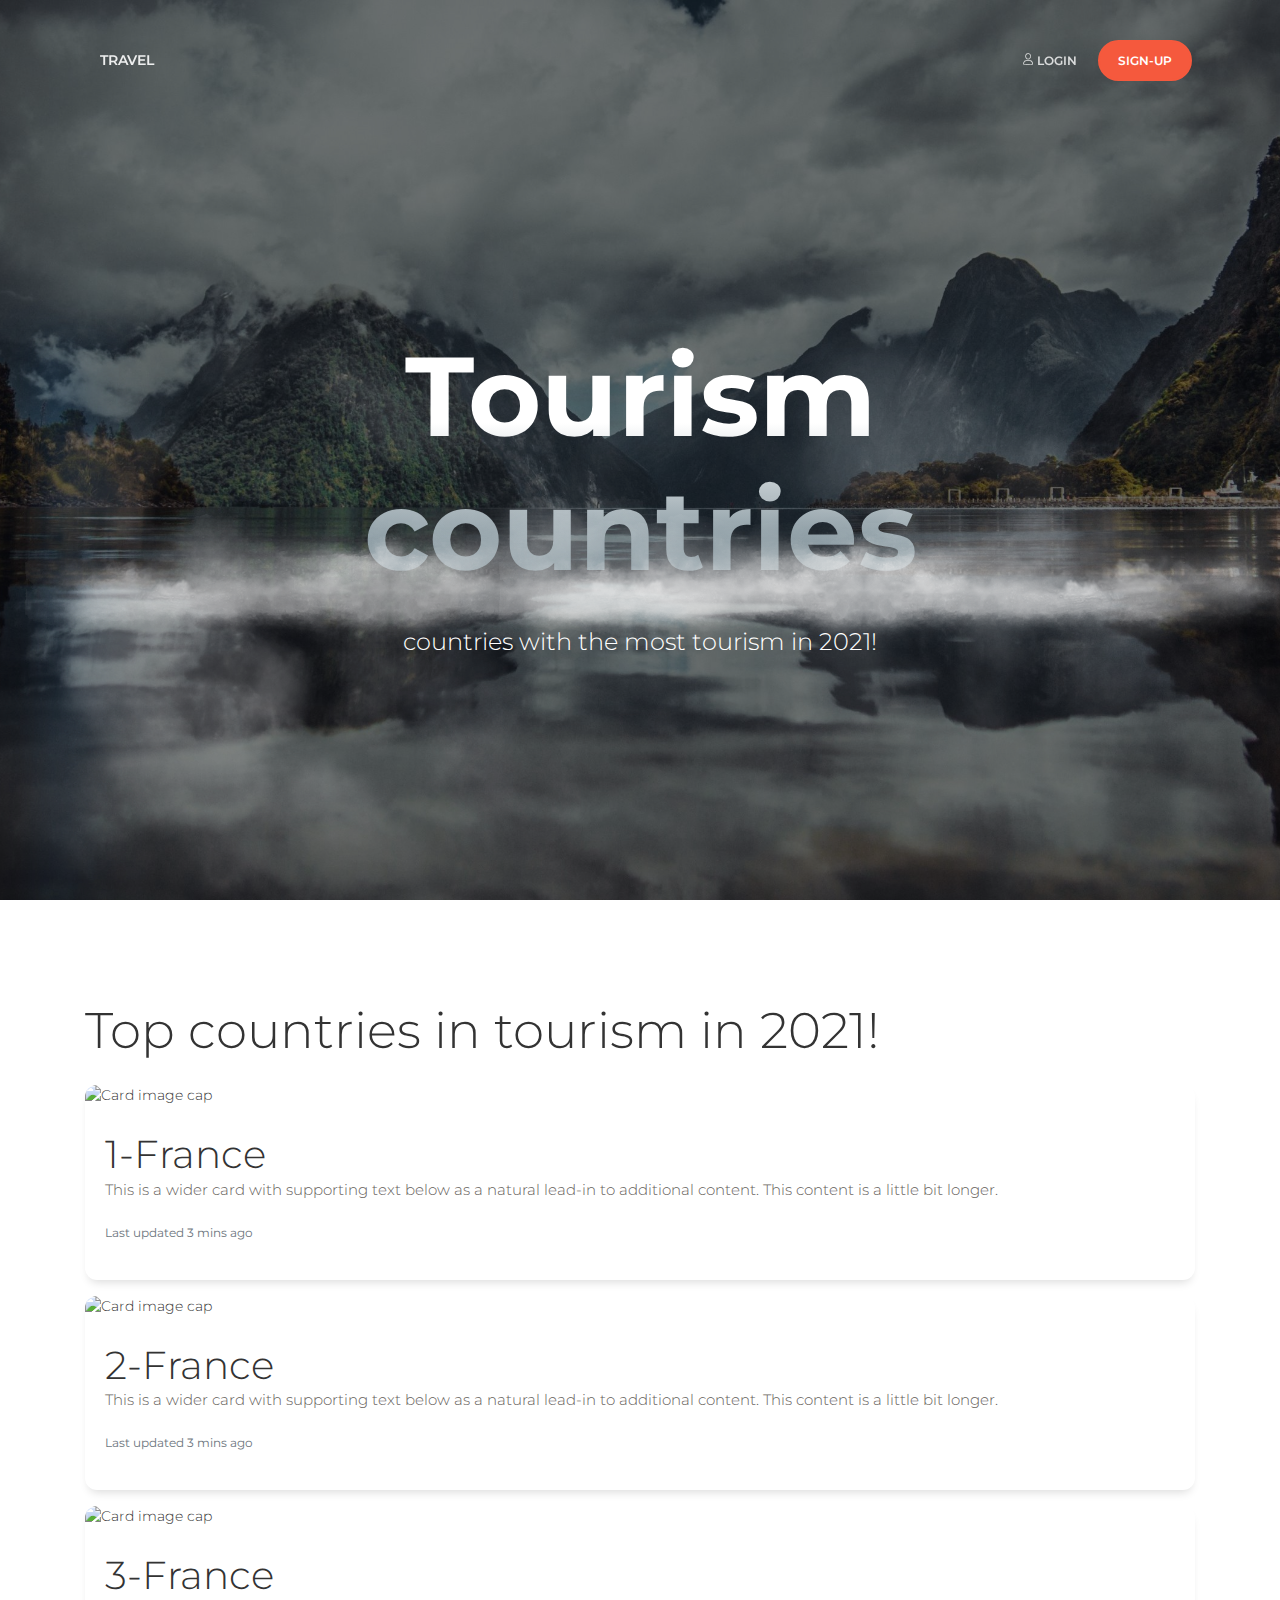
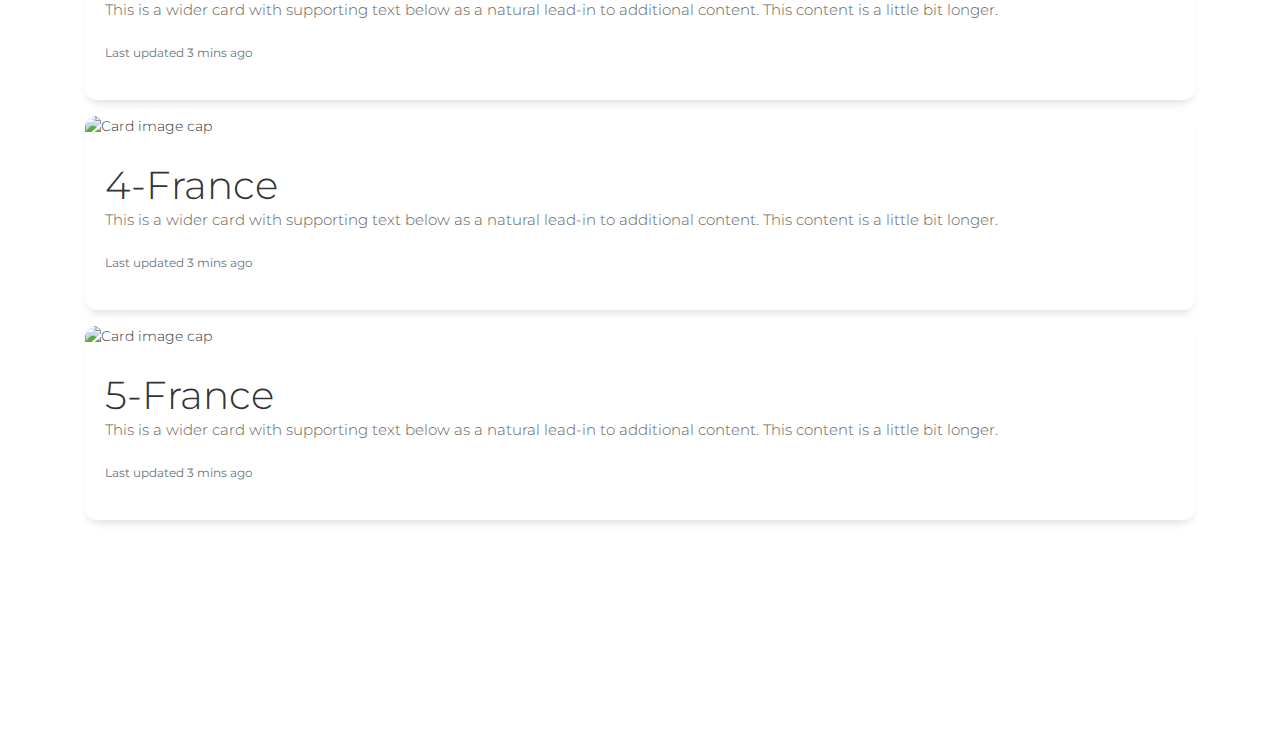
==== index.html @ 79f49bd9 "3rd commit" ====
<!doctype html>
<html lang="en">
  <head>
    <!-- Required meta tags -->
    <meta charset="utf-8">
    <meta name="viewport" content="width=device-width, initial-scale=1">
    <meta content='width=device-width, initial-scale=1.0, maximum-scale=1.0, user-scalable=0, shrink-to-fit=no' name='viewport' />
    <link rel="apple-touch-icon" sizes="76x76" href="./assets/img//apple-icon.png">
    <link rel="icon" type="image/png" href="./assets/img//favicon.png">
    <meta http-equiv="X-UA-Compatible" content="IE=edge,chrome=1" />

    <title>Travel</title>
    <!-- Bootstrap CSS -->
    <link href="https://cdn.jsdelivr.net/npm/bootstrap@5.1.3/dist/css/bootstrap.min.css" rel="stylesheet" integrity="sha384-1BmE4kWBq78iYhFldvKuhfTAU6auU8tT94WrHftjDbrCEXSU1oBoqyl2QvZ6jIW3" crossorigin="anonymous">
    <!--     Fonts and icons     -->
    <link href="https://fonts.googleapis.com/css?family=Montserrat:400,700,200" rel="stylesheet" />
    <link href="https://maxcdn.bootstrapcdn.com/font-awesome/latest/css/font-awesome.min.css" rel="stylesheet">
    <!-- CSS Files -->
    <link href="./assets/css/bootstrap.min.css" rel="stylesheet" />
    <link href="./assets/css/paper-kit.css?v=2.2.0" rel="stylesheet" />
    <link href="./assets/demo/demo.css" rel="stylesheet" />
    
  </head>
  <body class="index-page sidebar-collapse">
    <div  id="Home">
  <!-- [base64] -->
  <!-- [base64] -->
  <!-- -------------------------------------------------------------------------------------------------------    Home Page    ---------------------------------------------------------------------------------------------------------- -->
  <!-- [base64] -->
  <!-- [base64] -->
    <nav class="navbar navbar-expand-lg fixed-top navbar-transparent " color-on-scroll="1000">
      <div class="container">
        <div class="navbar-translate">
          <a class="navbar-brand" href="index.html" rel="tooltip" title="Coded by Adnan" data-placement="bottom">
            Travel
          </a>
          <button class="navbar-toggler navbar-toggler" type="button" data-toggle="collapse" data-target="#navigation" aria-controls="navigation-index" aria-expanded="false" aria-label="Toggle navigation">
            <span class="navbar-toggler-bar bar1"></span>
            <span class="navbar-toggler-bar bar2"></span>
            <span class="navbar-toggler-bar bar3"></span>
          </button>
        </div>
        <div class="collapse navbar-collapse justify-content-end" id="navigation">
          <ul class="navbar-nav">
            <li class="nav-item">
              <a class="nav-link" rel="tooltip" title="Follow us on Twitter" data-placement="bottom" href="https://twitter.com/TuwaiqAcademy" target="_blank">
                <i class="fa fa-twitter"></i>
                <p class="d-lg-none">Twitter</p>
              </a>
            </li>
            <li class="nav-item">
              <a class="nav-link" rel="tooltip" title="Like us on Facebook" data-placement="bottom" href="https://www.facebook.com/TuwaiqAcademy" target="_blank">
                <i class="fa fa-facebook-square"></i>
                <p class="d-lg-none">Facebook</p>
              </a>
            </li>
            <li class="nav-item">
              <a class="nav-link" rel="tooltip" title="Follow us on Instagram" data-placement="bottom" href="https://www.instagram.com" target="_blank">
                <i class="fa fa-instagram"></i>
                <p class="d-lg-none">Instagram</p>
              </a>
            </li>
            <li class="nav-item">
              <a class="nav-link" rel="tooltip" title="Star on GitHub" data-placement="bottom" href="https://github.com/Aaboassoud/FrontEnd-Project1" target="_blank">
                <i class="fa fa-github"></i>
                <p class="d-lg-none">GitHub</p>
              </a>
            </li>
            <li class="nav-item">
              <a href="#/login" onclick="showLogin()" class="nav-link"><i class="nc-icon nc-single-02"></i> Login</a>
            </li>
            <li class="nav-item">
              <a href="HTML/register.html" class="btn btn-danger btn-round">Sign-Up</a>
            </li>
          </ul>
        </div>
      </div>
    </nav>
    <!-- ----------------------------------------------End Navbar---------------------------------------------- -->
    <div class="page-header section-dark" style="background-image: url('./assets/img/antoine-barres.jpg')">
      <div class="filter"></div>
      <div class="content-center">
        <div class="container">
          <div class="title-brand">
            <h1 class="presentation-title">Tourism countries</h1>
            <div class="fog-low">
              <img src="./assets/img/fog-low.png" alt="">
            </div>
            <div class="fog-low right">
              <img src="./assets/img/fog-low.png" alt="">
            </div>
          </div>
          <h2 class="presentation-subtitle text-center">countries with the most tourism in 2021! </h2>
        </div>
      </div>
      <div class="moving-clouds" style="background-image: url('./assets/img/clouds.png'); "></div>
    </div>
    <!-- ----------------------------------------------End Page header---------------------------------------------- -->
    <div class="main">
      <div class="section">
        <div class="container">
          <div class="title">
            <h1>Top countries in tourism in 2021!</h1>
          </div>
          <div class="card mb-3">
            <img class="card-img-top" src="https://wallpaperaccess.com/full/42946.jpg" alt="Card image cap">
            <div class="card-body">
              <h2 class="card-title">1-France</h2>
              <p class="card-text">This is a wider card with supporting text below as a natural lead-in to additional content. This content is a little bit longer.</p>
              <p class="card-text"><small class="text-muted">Last updated 3 mins ago</small></p>
            </div>
          </div>
          <div class="card mb-3">
            <img class="card-img-top" src="https://wallpaperaccess.com/full/42946.jpg" alt="Card image cap">
            <div class="card-body">
              <h2 class="card-title">2-France</h2>
              <p class="card-text">This is a wider card with supporting text below as a natural lead-in to additional content. This content is a little bit longer.</p>
              <p class="card-text"><small class="text-muted">Last updated 3 mins ago</small></p>
            </div>
          </div>
          <div class="card mb-3">
            <img class="card-img-top" src="https://wallpaperaccess.com/full/42946.jpg" alt="Card image cap">
            <div class="card-body">
              <h2 class="card-title">3-France</h2>
              <p class="card-text">This is a wider card with supporting text below as a natural lead-in to additional content. This content is a little bit longer.</p>
              <p class="card-text"><small class="text-muted">Last updated 3 mins ago</small></p>
            </div>
          </div>
          <div class="card mb-3">
            <img class="card-img-top" src="https://wallpaperaccess.com/full/42946.jpg" alt="Card image cap">
            <div class="card-body">
              <h2 class="card-title">4-France</h2>
              <p class="card-text">This is a wider card with supporting text below as a natural lead-in to additional content. This content is a little bit longer.</p>
              <p class="card-text"><small class="text-muted">Last updated 3 mins ago</small></p>
            </div>
          </div>
          <div class="card mb-3">
            <img class="card-img-top" src="https://wallpaperaccess.com/full/42946.jpg" alt="Card image cap">
            <div class="card-body">
              <h2 class="card-title">5-France</h2>
              <p class="card-text">This is a wider card with supporting text below as a natural lead-in to additional content. This content is a little bit longer.</p>
              <p class="card-text"><small class="text-muted">Last updated 3 mins ago</small></p>
            </div>
          </div>
        </div>
      </div>
      <div class="section">

      </div>
    </div>
  </div>


  <!-- [base64] -->
  <!-- [base64] -->
  <!-- -------------------------------------------------------------------------------------------------------    Login Page    --------------------------------------------------------------------------------------------------------- -->
  <!-- [base64] -->
  <!-- [base64] -->
  <div id="Login" class="d-none">
    <!-- Navbar -->
  <nav class="navbar navbar-expand-lg fixed-top navbar-transparent " color-on-scroll="300">
    <div class="container">
      <div class="navbar-translate">
        <a class="navbar-brand" href="index.html" rel="tooltip" title="Coded by Creative Tim" data-placement="bottom">
          Travel
        </a>
        <button class="navbar-toggler navbar-toggler" type="button" data-toggle="collapse" data-target="#navigation" aria-controls="navigation-index" aria-expanded="false" aria-label="Toggle navigation">
          <span class="navbar-toggler-bar bar1"></span>
          <span class="navbar-toggler-bar bar2"></span>
          <span class="navbar-toggler-bar bar3"></span>
        </button>
      </div>
      <div class="collapse navbar-collapse justify-content-end" id="navigation">
        <ul class="navbar-nav">
          <li class="nav-item">
            <a href="register.html" class="btn btn-danger btn-round">Sign-Up</a>
          </li>
          <li class="nav-item">
            <a class="nav-link" rel="tooltip" title="Follow us on Twitter" data-placement="bottom" href="https://twitter.com/TuwaiqAcademy" target="_blank">
              <i class="fa fa-twitter"></i>
              <p class="d-lg-none">Twitter</p>
            </a>
          </li>
          <li class="nav-item">
            <a class="nav-link" rel="tooltip" title="Like us on Facebook" data-placement="bottom" href="https://www.facebook.com/TuwaiqAcademy" target="_blank">
              <i class="fa fa-facebook-square"></i>
              <p class="d-lg-none">Facebook</p>
            </a>
          </li>
          <li class="nav-item">
            <a class="nav-link" rel="tooltip" title="Follow us on Instagram" data-placement="bottom" href="https://www.instagram.com" target="_blank">
              <i class="fa fa-instagram"></i>
              <p class="d-lg-none">Instagram</p>
            </a>
          </li>
          <li class="nav-item">
            <a class="nav-link" rel="tooltip" title="Star on GitHub" data-placement="bottom" href="https://github.com/Aaboassoud/FrontEnd-Project1" target="_blank">
              <i class="fa fa-github"></i>
              <p class="d-lg-none">GitHub</p>
            </a>
          </li>
        </ul>
      </div>
    </div>
  </nav>
    <!-- ----------------------------------------------End Navbar---------------------------------------------- -->
    <div class="page-header" style="background-image: url('./assets/img/login-image.jpg');">
    <div class="filter"></div>
    <div class="container">
      <div class="row">
        <div class="col-lg-4 ml-auto mr-auto">
          <div class="card card-register">
            <h2 class="title mx-auto">LOGIN</h2>
            <div class="social-line text-center">
              <a href="#" class="btn btn-neutral btn-just-icon">
                <i class="fa fa-github"></i>
              </a>
              <a href="#" class="btn btn-neutral btn-google btn-just-icon">
                <i class="fa fa-google-plus"></i>
              </a>
              <a href="#" class="btn btn-neutral btn-twitter btn-just-icon">
                <i class="fa fa-twitter"></i>
              </a>
            </div>
            <form class="register-form">
              <label>Username</label>
              <div class="input-group">
                <input type="text" class="form-control" placeholder="Username" required>
                <div class="input-group-append">
                  <span class="input-group-text"><i class="fa fa-group" aria-hidden="true"></i></span>
                </div>
              </div>
              <label>Password</label>
              <input type="password" class="form-control" placeholder="Password" required>
              <button class="btn btn-danger btn-block btn-round">Login</button>
            </form>
            <div class="forgot">
              <a href="#" class="btn btn-link btn-danger">Forgot password?</a>
            </div>
          </div>
        </div>
      </div>
    </div>
  </div>
  <!-- [base64] -->
  <!-- [base64] -->
  <!-- -------------------------------------------------------------------------------------------------------    Register Page    ------------------------------------------------------------------------------------------------------ -->
  <!-- [base64] -->
  <!-- [base64] -->
  <div id="Register" class="d-none">
      <!-- Navbar -->
  <nav class="navbar navbar-expand-lg fixed-top navbar-transparent " color-on-scroll="300">
    <div class="container">
      <div class="navbar-translate">
        <a class="navbar-brand" href="index.html" rel="tooltip" title="Coded by Adnan" data-placement="bottom">
          Travel
        </a>
        <button class="navbar-toggler navbar-toggler" type="button" data-toggle="collapse" data-target="#navigation" aria-controls="navigation-index" aria-expanded="false" aria-label="Toggle navigation">
          <span class="navbar-toggler-bar bar1"></span>
          <span class="navbar-toggler-bar bar2"></span>
          <span class="navbar-toggler-bar bar3"></span>
        </button>
      </div>
      <div class="collapse navbar-collapse justify-content-end" id="navigation">
        <ul class="navbar-nav">
          <li class="nav-item">
            <a href="login.html" class="btn btn-outline-danger btn-round"><i class="nc-icon nc-single-02"></i> Login</a>
          </li>
          <li class="nav-item">
            <a class="nav-link" rel="tooltip" title="Follow us on Twitter" data-placement="bottom" href="https://twitter.com/TuwaiqAcademy" target="_blank">
              <i class="fa fa-twitter"></i>
              <p class="d-lg-none">Twitter</p>
            </a>
          </li>
          <li class="nav-item">
            <a class="nav-link" rel="tooltip" title="Like us on Facebook" data-placement="bottom" href="https://www.facebook.com/TuwaiqAcademy" target="_blank">
              <i class="fa fa-facebook-square"></i>
              <p class="d-lg-none">Facebook</p>
            </a>
          </li>
          <li class="nav-item">
            <a class="nav-link" rel="tooltip" title="Follow us on Instagram" data-placement="bottom" href="https://www.instagram.com" target="_blank">
              <i class="fa fa-instagram"></i>
              <p class="d-lg-none">Instagram</p>
            </a>
          </li>
          <li class="nav-item">
            <a class="nav-link" rel="tooltip" title="Star on GitHub" data-placement="bottom" href="https://github.com/Aaboassoud/FrontEnd-Project1" target="_blank">
              <i class="fa fa-github"></i>
              <p class="d-lg-none">GitHub</p>
            </a>
          </li>
        </ul>
      </div>
    </div>
  </nav>
  <div class="page-header" style="background-image: url('./assets/img/login-image.jpg');">
    <div class="filter"></div>
    <div class="container">
      <div class="row">
        <div class="col-lg-4 ml-auto mr-auto">
          <div class="card card-register">
            <h3 class="title mx-auto">Welcome</h3>
            <div class="social-line text-center">
              <a href="#" class="btn btn-neutral btn-just-icon">
                <i class="fa fa-github"></i>
              </a>
              <a href="#" class="btn btn-neutral btn-google btn-just-icon">
                <i class="fa fa-google-plus"></i>
              </a>
              <a href="#" class="btn btn-neutral btn-twitter btn-just-icon">
                <i class="fa fa-twitter"></i>
              </a>
            </div>
            <form class="register-form">
              <label>Username</label>
              <input type="text" class="form-control" placeholder="Username">
              <label>Password</label>
              <input type="password" class="form-control" placeholder="Password">
              <button class="btn btn-danger btn-block btn-round">Register</button>
            </form>
            <div class="forgot">
              <a href="login.html" class="btn btn-link btn-danger">I'm already a member</a>
            </div>
          </div>
        </div>
      </div>
    </div>
  </div>





  <!-- [base64] -->
  <!-- [base64] -->
  <!-- -------------------------------------------------------------------------------------------------------    IDK Page    ----------------------------------------------------------------------------------------------------------- -->
  <!-- [base64] -->
  <!-- [base64] -->
    <!-- Optional JavaScript; choose one of the two! -->

    <!-- Option 1: Bootstrap Bundle with Popper -->
    <!-- <script src="https://cdn.jsdelivr.net/npm/bootstrap@5.1.3/dist/js/bootstrap.bundle.min.js" integrity="sha384-ka7Sk0Gln4gmtz2MlQnikT1wXgYsOg+OMhuP+IlRH9sENBO0LRn5q+8nbTov4+1p" crossorigin="anonymous"></script> -->

    <!-- Option 2: Separate Popper and Bootstrap JS -->
    <!--
    <script src="https://cdn.jsdelivr.net/npm/@popperjs/core@2.10.2/dist/umd/popper.min.js" integrity="sha384-7+zCNj/IqJ95wo16oMtfsKbZ9ccEh31eOz1HGyDuCQ6wgnyJNSYdrPa03rtR1zdB" crossorigin="anonymous"></script>
    <script src="https://cdn.jsdelivr.net/npm/bootstrap@5.1.3/dist/js/bootstrap.min.js" integrity="sha384-QJHtvGhmr9XOIpI6YVutG+2QOK9T+ZnN4kzFN1RtK3zEFEIsxhlmWl5/YESvpZ13" crossorigin="anonymous"></script>
    -->
    <!--   Core JS Files   -->
    <script src="./assets/js/core/jquery.min.js" type="text/javascript"></script>
    <script src="./assets/js/core/popper.min.js" type="text/javascript"></script>
    <script src="./assets/js/core/bootstrap.min.js" type="text/javascript"></script>
    <!--  Plugin for Switches, full documentation here: http://www.jque.re/plugins/version3/bootstrap.switch/ -->
    <script src="./assets/js/plugins/bootstrap-switch.js"></script>
    <!--  Plugin for the Sliders, full documentation here: http://refreshless.com/nouislider/ -->
    <script src="./assets/js/plugins/nouislider.min.js" type="text/javascript"></script>
    <!--  Plugin for the DatePicker, full documentation here: https://github.com/uxsolutions/bootstrap-datepicker -->
    <script src="./assets/js/plugins/moment.min.js"></script>
    <script src="./assets/js/plugins/bootstrap-datepicker.js" type="text/javascript"></script>
    <!-- Control Center for Paper Kit: parallax effects, scripts for the example pages etc -->
    <script src="./assets/js/paper-kit.js?v=2.2.0" type="text/javascript"></script>
    <!--  Google Maps Plugin    -->
    <script type="text/javascript" src="https://maps.googleapis.com/maps/api/js?key=YOUR_KEY_HERE"></script>
    <script src="./JavaScripts/main.js" type="text/javascript"></script>
    <script>
      $(document).ready(function() {

        if ($("#datetimepicker").length != 0) {
          $('#datetimepicker').datetimepicker({
            icons: {
              time: "fa fa-clock-o",
              date: "fa fa-calendar",
              up: "fa fa-chevron-up",
              down: "fa fa-chevron-down",
              previous: 'fa fa-chevron-left',
              next: 'fa fa-chevron-right',
              today: 'fa fa-screenshot',
              clear: 'fa fa-trash',
              close: 'fa fa-remove'
            }
          });
        }

        function scrollToDownload() {

          if ($('.section-download').length != 0) {
            $("html, body").animate({
              scrollTop: $('.section-download').offset().top
            }, 1000);
          }
        }
      });
    </script>
  </body>
</html>
---- assets/demo/demo.css ----
.tim-row {
  margin-bottom: 20px;
}

.tim-white-buttons {
  background-color: #777777;
}

.typography-line {
  padding-left: 25%;
  margin-bottom: 35px;
  position: relative;
  display: block;
  width: 100%;
}

.typography-line span {
  bottom: 10px;
  color: #c0c1c2;
  display: block;
  font-weight: 400;
  font-size: 13px;
  line-height: 13px;
  left: 0;
  margin-left: 20px;
  position: absolute;
  width: 260px;
  text-transform: none;
}

.tim-row {
  padding-top: 60px;
}

.tim-row h3 {
  margin-top: 0;
}

.switch {
  margin-right: 20px;
}

#navbar-full .navbar {
  border-radius: 0 !important;
  margin-bottom: 15px;
  z-index: 2;
}

#menu-dropdown .navbar {
  border-radius: 3px;
}

#pagination-row .pagination-container {
  height: 100%;
  max-height: 100%;
  display: flex;
  align-items: center;
}

/* Nucelo Icons */

#icons-row i.nc-icons {
  font-size: 30px;
}

.demo-iconshtml {
  font-size: 62.5%;
}

.demo-icons body {
  font-size: 1.6rem;
  font-family: sans-serif;
  color: #333333;
  background: white;
}

.demo-icons a {
  color: #608CEE;
  text-decoration: none;
}

.demo-icons header {
  text-align: center;
  padding: 100px 0 0;
}

.demo-icons header h1 {
  font-size: 2.8rem;
}

.demo-icons header p {
  font-size: 1.4rem;
  margin-top: 1em;
}

.demo-icons header a:hover {
  text-decoration: underline;
}

.demo-icons .nc-icon {
  font-size: 34px;
}

.demo-icons section {
  width: 90%;
  max-width: 1200px;
  margin: 50px auto;
}

.demo-icons section h2 {
  border-bottom: 1px solid #e2e2e2;
  padding: 0 0 1em .2em;
  margin-bottom: 1em;
}

.demo-icons ul::after {
  clear: both;
  content: "";
  display: table;
}

.demo-icons ul li {
  width: 20%;
  float: left;
  padding: 16px 0;
  text-align: center;
  border-radius: .25em;
  -webkit-transition: background 0.2s;
  -moz-transition: background 0.2s;
  transition: background 0.2s;
  -webkit-user-select: none;
  -moz-user-select: none;
  -ms-user-select: none;
  user-select: none;
  overflow: hidden;
}

.demo-icons ul li:hover {
  background: #f4f4f4;
}

.demo-icons ul p,
.demo-icons ul em,
.demo-icons ul input {
  display: inline-block;
  font-size: 1rem;
  color: #999999;
  -webkit-user-select: auto;
  -moz-user-select: auto;
  -ms-user-select: auto;
  user-select: auto;
  white-space: nowrap;
  width: 100%;
  overflow: hidden;
  text-overflow: ellipsis;
  cursor: pointer;
}

.demo-icons ul p {
  padding: 20px 0 0;
  font-size: 12px;
  margin: 0;
}

.demo-icons ul p::selection,
.demo-icons ul em::selection {
  background: #608CEE;
  color: #efefef;
}

.demo-icons ul em {
  font-size: 12px;
}

.demo-icons ul em::before {
  content: '[';
}

.demo-icons ul em::after {
  content: ']';
}

.demo-icons ul input {
  text-align: center;
  background: transparent;
  border: none;
  box-shadow: none;
  outline: none;
  display: none;
}

.space {
  height: 130px;
  display: block;
}

.space-110 {
  height: 110px;
  display: block;
}

.space-50 {
  height: 50px;
  display: block;
}

.space-70 {
  height: 70px;
  display: block;
}

.navigation-example {
  background-attachment: scroll;
}

.navigation-example {
  background-position: center center;
  background-size: cover;
  margin-top: 0;
  height: 100%;
}

#notifications {
  background-color: #FFFFFF;
  display: block;
  width: 100%;
  position: relative;
}

.tim-note {
  text-transform: capitalize;
}

.download-area {
  margin-top: 30px;
}

.sharing-area {
  margin-top: 50px;
}

.sharing-area .btn {
  margin-top: 14px;
}

.upgrade-pro .btn {
  margin-top: 30px;
}

#buttons .btn,
#javascriptComponents .btn {
  margin: 0 0px 10px;
}

.space-100 {
  height: 100px;
  display: block;
  width: 100%;
}

.be-social {
  padding-bottom: 20px;
  /*     border-bottom: 1px solid #aaa; */
  margin: 0 auto 40px;
}

.txt-white {
  color: #FFFFFF;
}

.txt-gray {
  color: #ddd !important;
}

.parallax {
  width: 100%;
  height: 570px;
  display: block;
  background-attachment: fixed;
  background-repeat: no-repeat;
  background-size: cover;
  background-position: center center;
}

.profile-content {
  padding-top: 0;
  position: relative;
  z-index: 2;
}

.logo-container .logo {
  overflow: hidden;
  border-radius: 50%;
  border: 1px solid #333333;
  width: 50px;
  float: left;
}

.logo-container .brand {
  font-size: 16px;
  color: #FFFFFF;
  line-height: 18px;
  float: left;
  margin-left: 10px;
  margin-top: 7px;
  width: 70px;
  height: 40px;
  text-align: left;
}

.logo-container .brand-material {
  font-size: 18px;
  margin-top: 15px;
  height: 25px;
  width: auto;
}

.logo-container .logo img {
  width: 100%;
}

.navbar-small .logo-container .brand {
  color: #333333;
}

.fixed-section {
  top: 90px;
  max-height: 80vh;
  overflow: scroll;
  position: sticky;
}

.fixed-section ul {
  padding: 0;
}

.fixed-section ul li {
  list-style: none;
}

.fixed-section li a {
  font-size: 14px;
  padding: 2px;
  display: block;
  color: #666666;
}

.fixed-section li a.active {
  color: #00bbff;
}

.fixed-section.float {
  position: fixed;
  top: 100px;
  width: 200px;
  margin-top: 0;
}

.parallax .parallax-image {
  width: 100%;
  overflow: hidden;
  position: absolute;
}

.parallax .parallax-image img {
  width: 100%;
}

@media (max-width: 768px) {
  .parallax .parallax-image {
    width: 100%;
    height: 640px;
    overflow: hidden;
  }
  .parallax .parallax-image img {
    height: 100%;
    width: auto;
  }
}

/*.separator{
    content: "Separator";
    color: #FFFFFF;
    display: block;
    width: 100%;
    padding: 20px;
}
.separator-line{
    background-color: #EEE;
    height: 1px;
    width: 100%;
    display: block;
}
.separator.separator-gray{
    background-color: #EEEEEE;
}*/

.social-buttons-demo .btn {
  margin-right: 5px;
  margin-bottom: 7px;
}

.img-container {
  width: 100%;
  overflow: hidden;
}

.img-container img {
  width: 100%;
}

.lightbox img {
  width: 100%;
}

.lightbox .modal-content {
  overflow: hidden;
}

.lightbox .modal-body {
  padding: 0;
}

@media screen and (min-width: 991px) {
  .lightbox .modal-dialog {
    width: 960px;
  }
}

@media (max-width: 991px) {
  .fixed-section.affix {
    position: relative;
    margin-bottom: 100px;
  }
}

@media (max-width: 768px) {
  .btn,
  .btn-morphing {
    margin-bottom: 10px;
  }
  .parallax .motto {
    top: 170px;
    margin-top: 0;
    font-size: 60px;
    width: 270px;
  }
}

/*       Loading dots  */

/*      transitions */

.presentation .front,
.presentation .front:after,
.presentation .front .btn,
.logo-container .logo,
.logo-container .brand {
  -webkit-transition: all .2s;
  -moz-transition: all .2s;
  -o-transition: all .2s;
  transition: all .2s;
}

#images h4 {
  margin-bottom: 30px;
}

#javascriptComponents {
  padding-bottom: 0;
}

/*      layer animation          */

.layers-container {
  display: block;
  margin-top: 50px;
  position: relative;
}

.layers-container img {
  position: absolute;
  width: 100%;
  height: auto;
  top: 0;
  left: 0;
  text-align: center;
}

.animate {
  transition: 1.5s ease-in-out;
  -moz-transition: 1.5s ease-in-out;
  -webkit-transition: 1.5s ease-in-out;
}

.navbar-default.navbar-small .logo-container .brand {
  color: #333333;
}

.navbar-transparent.navbar-small .logo-container .brand {
  color: #FFFFFF;
}

.navbar-default.navbar-small .logo-container .brand {
  color: #333333;
}

.sharing-area {
  margin-top: 80px;
}

.sharing-area .btn {
  margin: 15px 4px 0;
}

.section-thin,
.section-notifications {
  padding: 0;
}

.section-navbars {
  padding-top: 0;
}

.section-tabs {
  background: #EEEEEE;
}

.section-pagination {
  padding-bottom: 0;
}

.section-download {
  padding-top: 130px;
}

.section-download .description {
  margin-bottom: 60px;
}

.section-download h4 {
  margin-bottom: 25px;
}

.section-examples a {
  text-decoration: none;
}

.section-examples a+a {
  margin-top: 30px;
}

.section-examples h5 {
  margin-top: 30px;
}

.components-page .wrapper>.header,
.tutorial-page .wrapper>.header {
  height: 500px;
  padding-top: 128px;
  background-size: cover;
  background-position: center center;
}

.components-page .title,
.tutorial-page .title {
  color: #FFFFFF;
}

.brand .h1-seo {
  font-size: 2.8em;
  text-transform: uppercase;
  font-weight: 300;
}

.brand .n-logo {
  max-width: 100px;
  margin-bottom: 40px;
}

.invision-logo {
  max-width: 70px;
  top: -2px;
  position: relative;
}

.creative-tim-logo {
  max-width: 140px;
  top: -2px;
  position: relative;
}

.section-javascript .title {
  margin-bottom: 0;
}

.navbar .switch-background {
  display: block;
}

.navbar-transparent .switch-background {
  display: none;
}

.section-signup .col .btn {
  margin-top: 30px;
}

#buttons-row .btn {
  margin-bottom: 10px;
}

.section-basic {
  padding-top: 0;
}

.section-images {
  padding-bottom: 0;
}

@media screen and (max-width: 991px) {
  .section-navbars .navbar-collapse {
    display: none !important;
  }
}
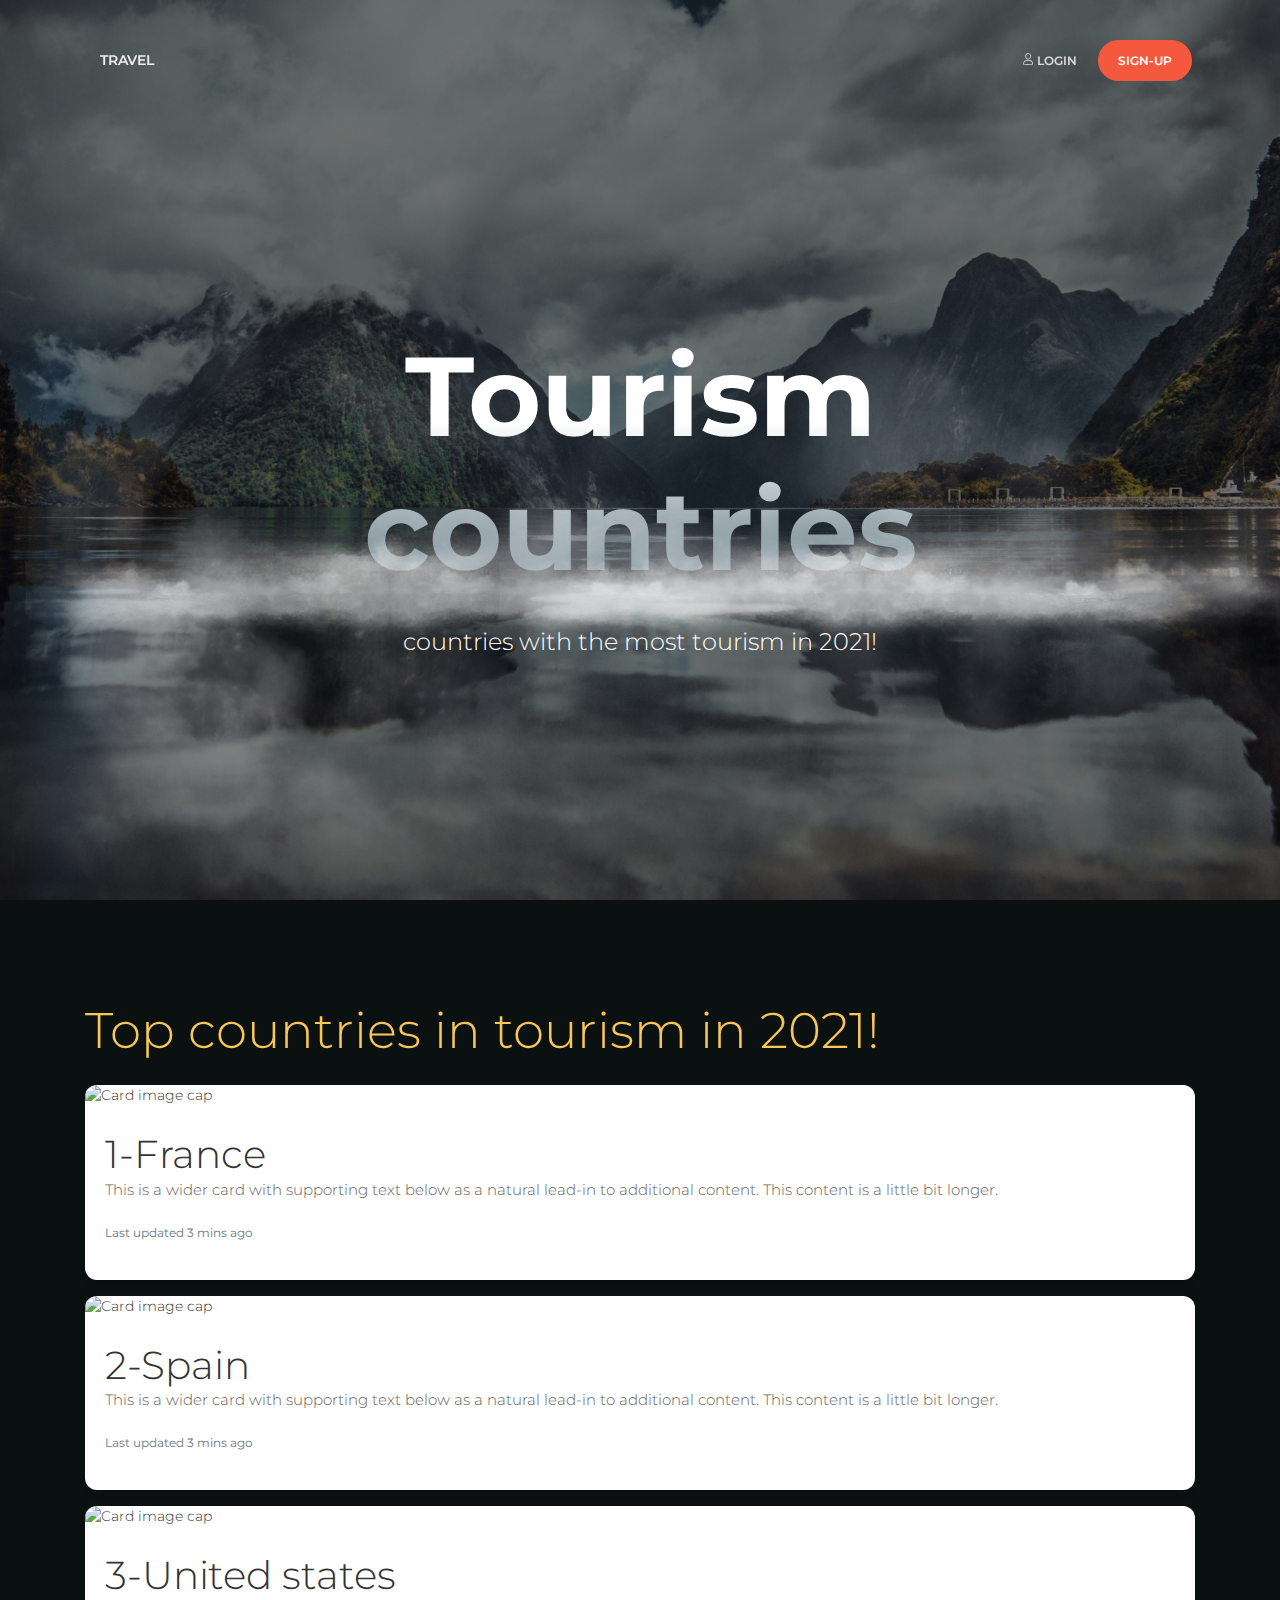
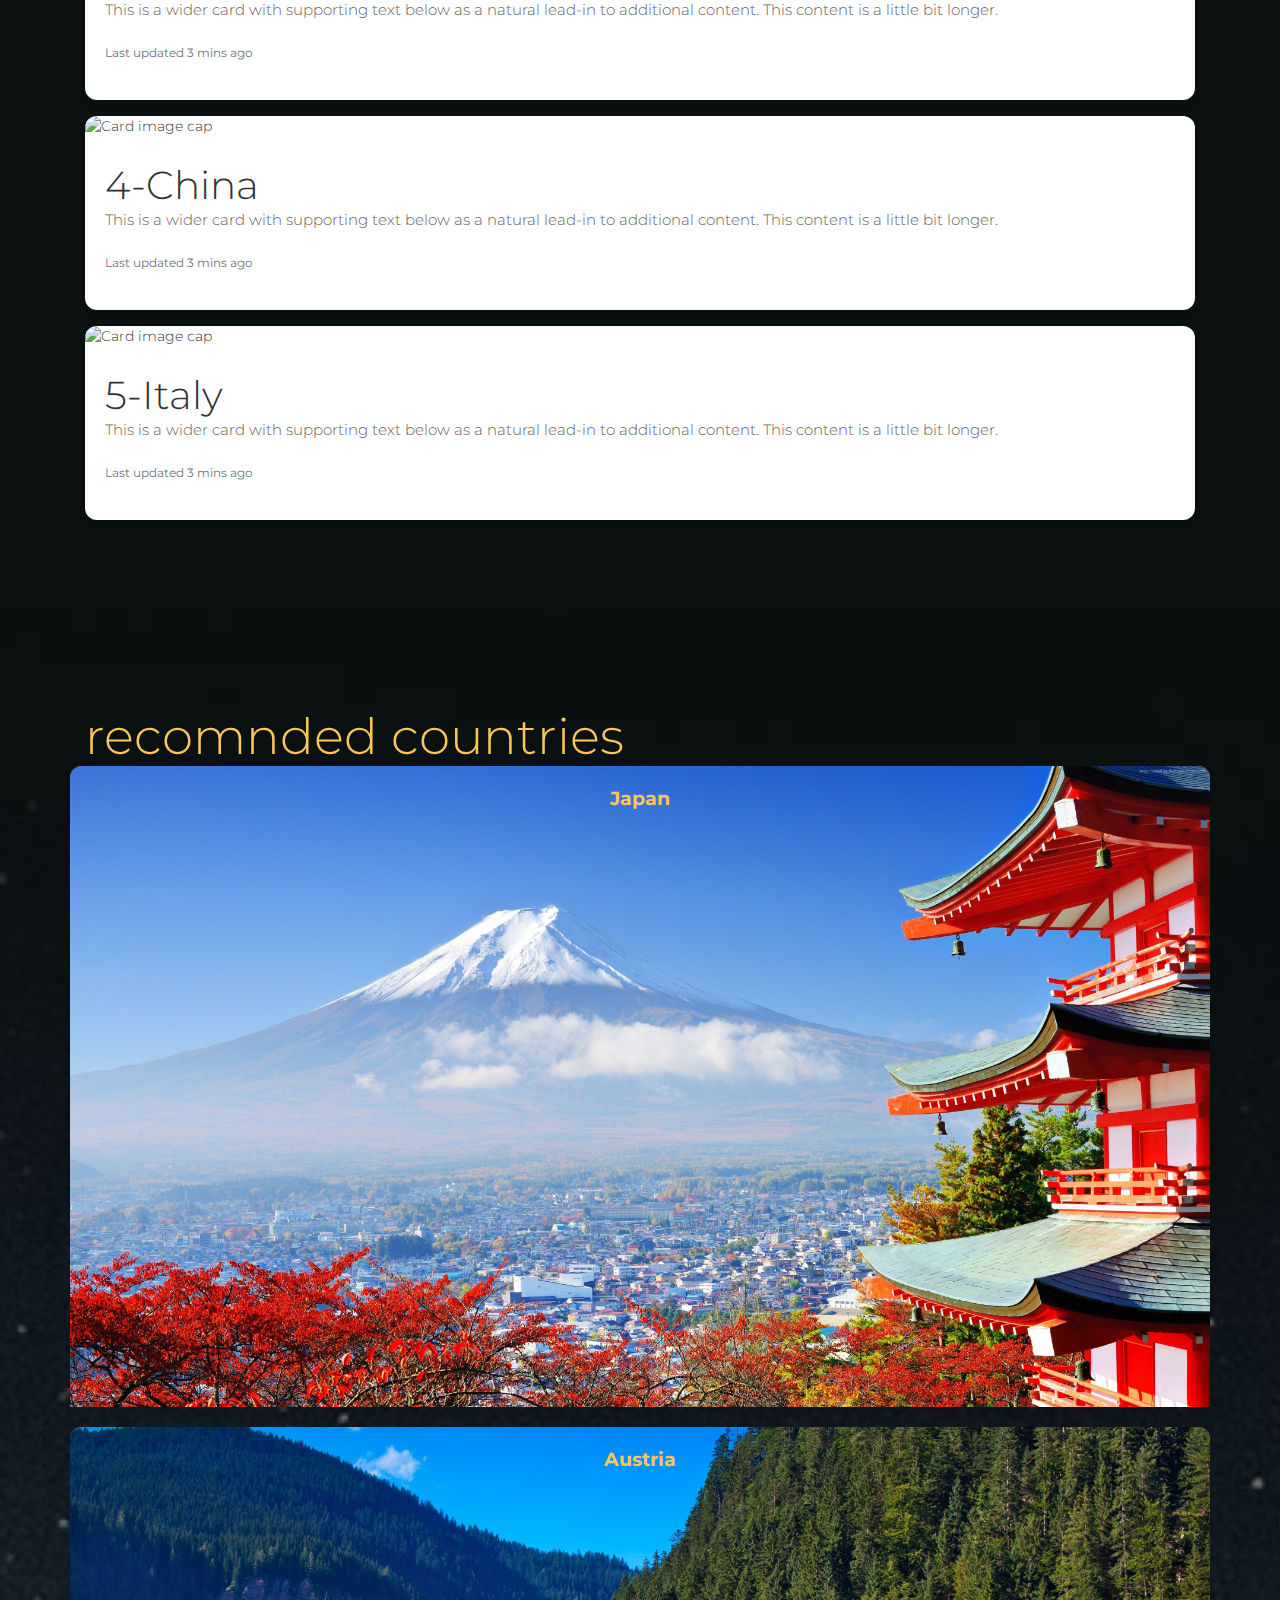
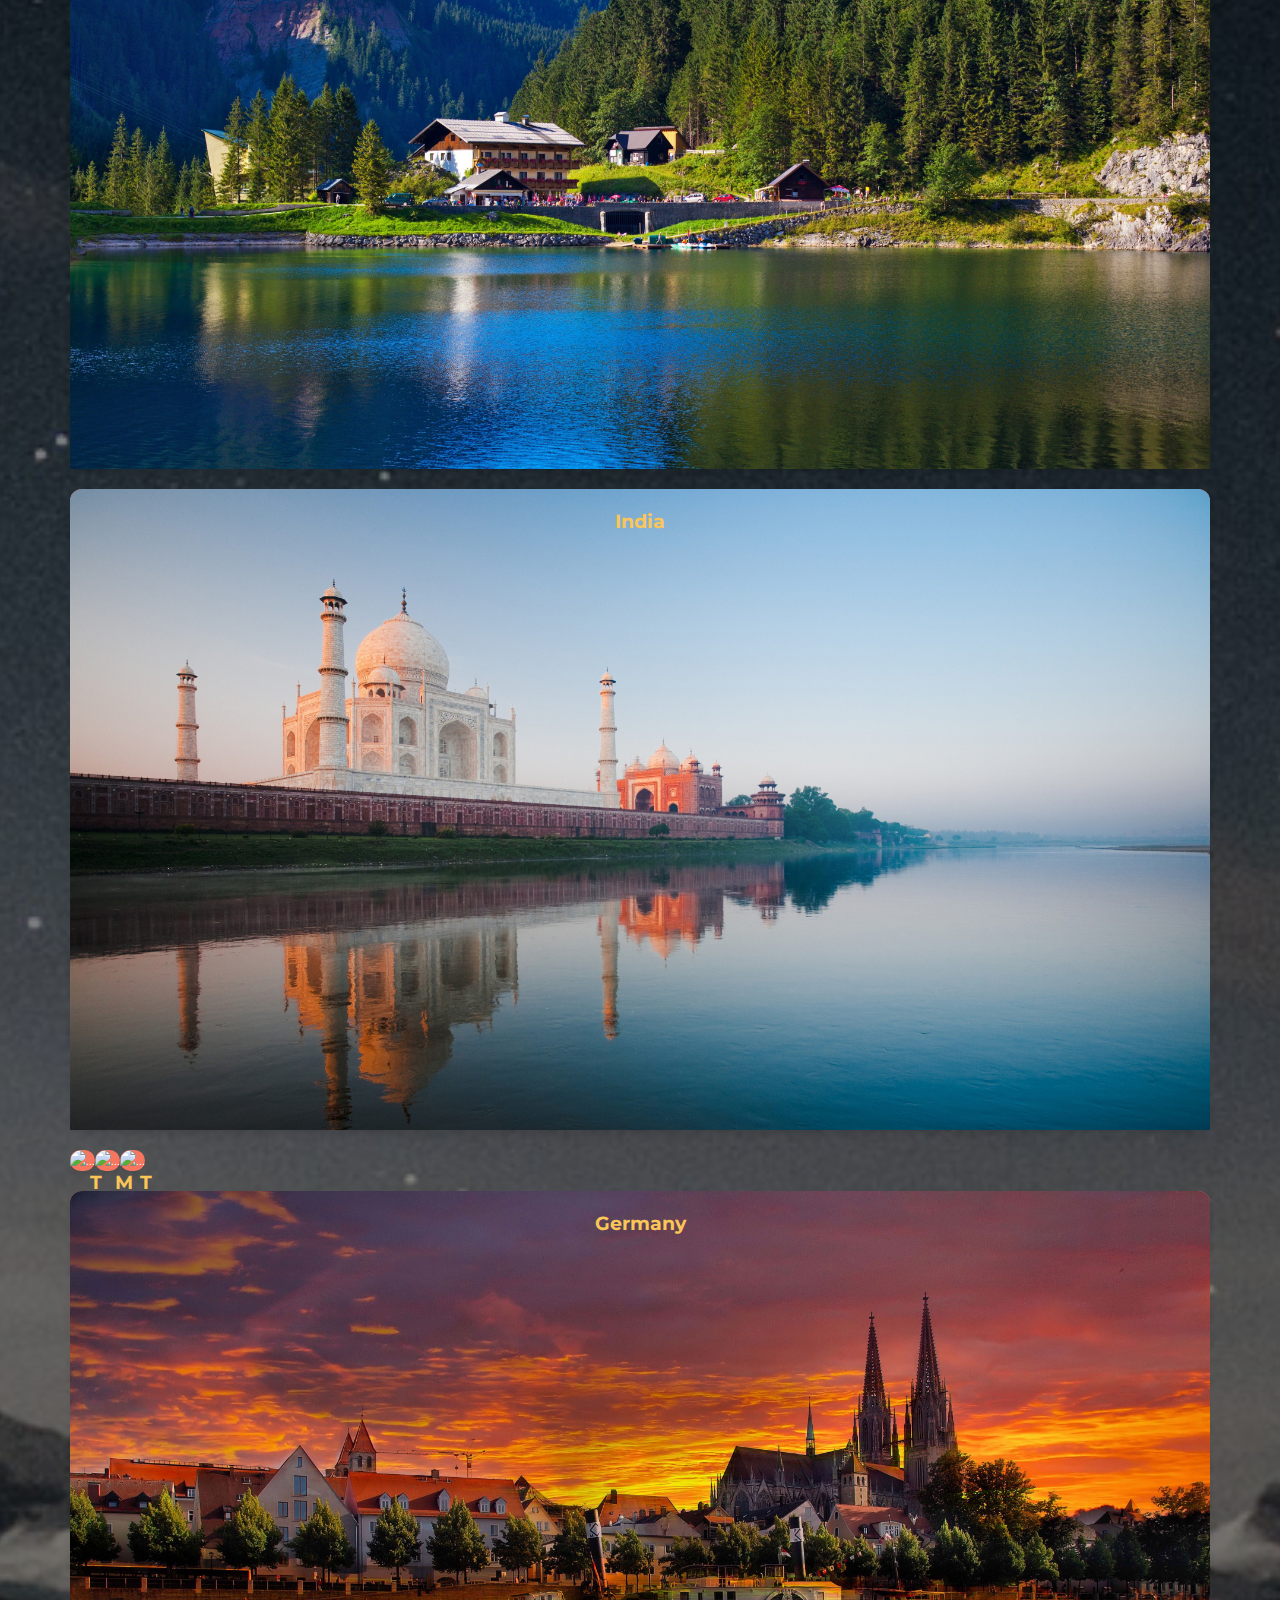
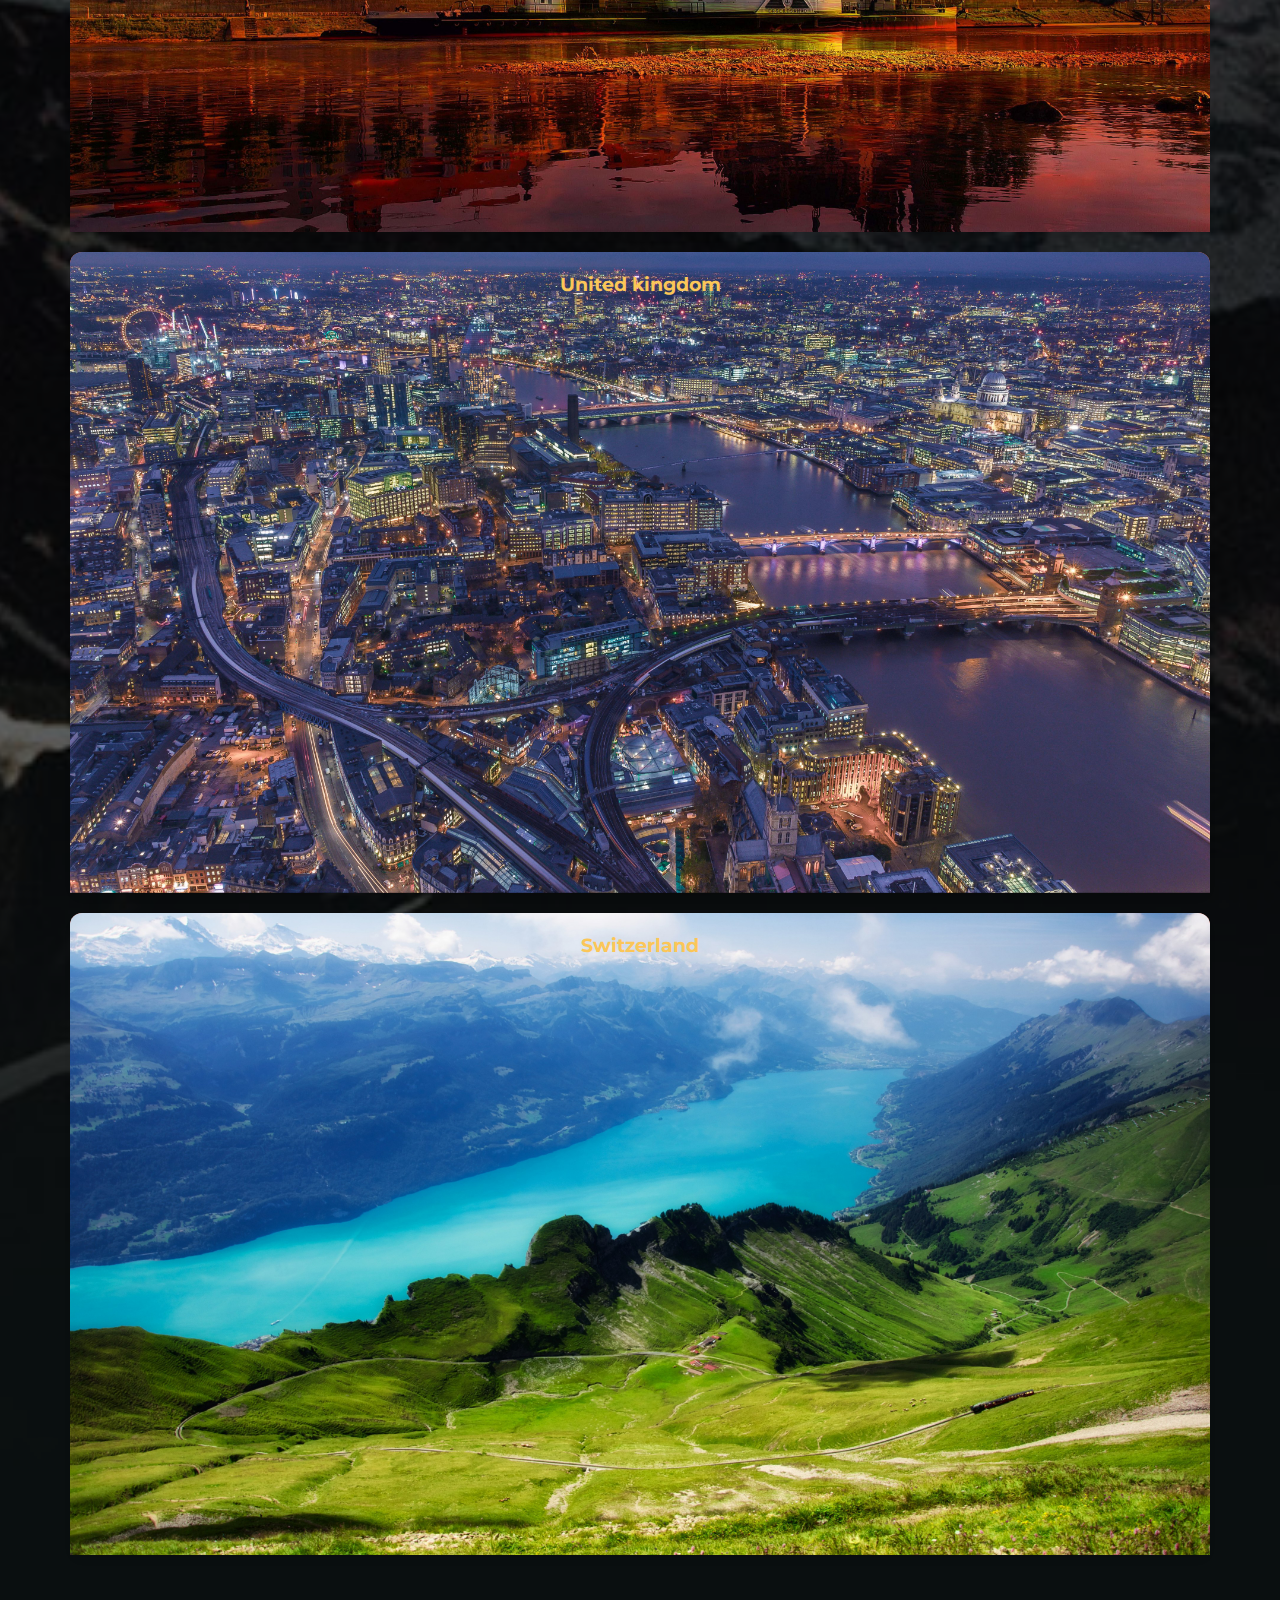
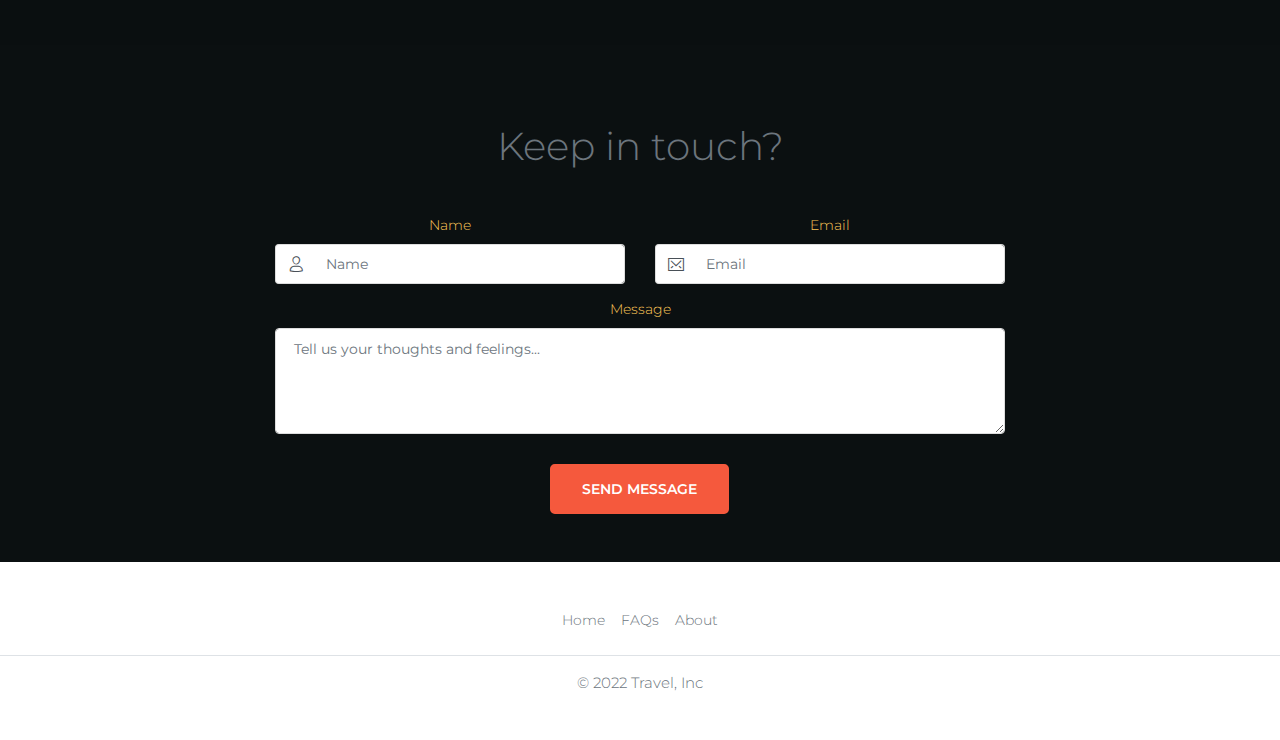
==== commit 139518ef: "4th commit" ====
--- a/index.html
+++ b/index.html
@@ -21,17 +21,17 @@
     <link href="./assets/demo/demo.css" rel="stylesheet" />
     
   </head>
-  <body class="index-page sidebar-collapse">
+  <body class="index-page sidebar-collapse">  
+  <!-- [base64] -->
+  <!-- [base64] -->
+  <!-- -------------------------------------------------------------------------------------------------------    Home Page    ---------------------------------------------------------------------------------------------------------- -->
+  <!-- [base64] -->
+  <!-- [base64] -->
     <div  id="Home">
-  <!-- [base64] -->
-  <!-- [base64] -->
-  <!-- -------------------------------------------------------------------------------------------------------    Home Page    ---------------------------------------------------------------------------------------------------------- -->
-  <!-- [base64] -->
-  <!-- [base64] -->
-    <nav class="navbar navbar-expand-lg fixed-top navbar-transparent " color-on-scroll="1000">
+      <nav class="navbar navbar-expand-lg fixed-top navbar-transparent " color-on-scroll="1000">
       <div class="container">
         <div class="navbar-translate">
-          <a class="navbar-brand" href="index.html" rel="tooltip" title="Coded by Adnan" data-placement="bottom">
+          <a class="navbar-brand" href="#" onclick="showHome()" rel="tooltip" title="Coded by Adnan" data-placement="bottom">
             Travel
           </a>
           <button class="navbar-toggler navbar-toggler" type="button" data-toggle="collapse" data-target="#navigation" aria-controls="navigation-index" aria-expanded="false" aria-label="Toggle navigation">
@@ -66,11 +66,11 @@
                 <p class="d-lg-none">GitHub</p>
               </a>
             </li>
-            <li class="nav-item">
-              <a href="#/login" onclick="showLogin()" class="nav-link"><i class="nc-icon nc-single-02"></i> Login</a>
+            <li class="nav-item" id="welcome">
+              <a href="#/login" onclick="showLogin()" id="login-btn" class="nav-link"><i class="nc-icon nc-single-02"></i> Login</a>
             </li>
             <li class="nav-item">
-              <a href="HTML/register.html" class="btn btn-danger btn-round">Sign-Up</a>
+              <a href="#/register.html" onclick="showRegister()" id="register-btn" class="btn btn-danger btn-round">Sign-Up</a>
             </li>
           </ul>
         </div>
@@ -97,10 +97,10 @@
     </div>
     <!-- ----------------------------------------------End Page header---------------------------------------------- -->
     <div class="main">
-      <div class="section">
+      <div class="section section-dark">
         <div class="container">
           <div class="title">
-            <h1>Top countries in tourism in 2021!</h1>
+            <h1 class="text-warning">Top countries in tourism in 2021!</h1>
           </div>
           <div class="card mb-3">
             <img class="card-img-top" src="https://wallpaperaccess.com/full/42946.jpg" alt="Card image cap">
@@ -111,45 +111,144 @@
             </div>
           </div>
           <div class="card mb-3">
-            <img class="card-img-top" src="https://wallpaperaccess.com/full/42946.jpg" alt="Card image cap">
+            <img class="card-img-top" src="https://wallpaperaccess.com/full/2527006.jpg" alt="Card image cap">
             <div class="card-body">
-              <h2 class="card-title">2-France</h2>
+              <h2 class="card-title">2-Spain</h2>
               <p class="card-text">This is a wider card with supporting text below as a natural lead-in to additional content. This content is a little bit longer.</p>
               <p class="card-text"><small class="text-muted">Last updated 3 mins ago</small></p>
             </div>
           </div>
           <div class="card mb-3">
-            <img class="card-img-top" src="https://wallpaperaccess.com/full/42946.jpg" alt="Card image cap">
+            <img class="card-img-top" src="https://wallpapercave.com/wp/wp4472281.png" alt="Card image cap">
             <div class="card-body">
-              <h2 class="card-title">3-France</h2>
+              <h2 class="card-title">3-United states</h2>
               <p class="card-text">This is a wider card with supporting text below as a natural lead-in to additional content. This content is a little bit longer.</p>
               <p class="card-text"><small class="text-muted">Last updated 3 mins ago</small></p>
             </div>
           </div>
           <div class="card mb-3">
-            <img class="card-img-top" src="https://wallpaperaccess.com/full/42946.jpg" alt="Card image cap">
+            <img class="card-img-top" src="https://bonpic.com/wallpapers/original/4508.jpg" alt="Card image cap">
             <div class="card-body">
-              <h2 class="card-title">4-France</h2>
+              <h2 class="card-title">4-China</h2>
               <p class="card-text">This is a wider card with supporting text below as a natural lead-in to additional content. This content is a little bit longer.</p>
               <p class="card-text"><small class="text-muted">Last updated 3 mins ago</small></p>
             </div>
           </div>
           <div class="card mb-3">
-            <img class="card-img-top" src="https://wallpaperaccess.com/full/42946.jpg" alt="Card image cap">
+            <img class="card-img-top" src="https://wallpaperaccess.com/full/5994288.jpg" alt="Card image cap">
             <div class="card-body">
-              <h2 class="card-title">5-France</h2>
+              <h2 class="card-title">5-Italy</h2>
               <p class="card-text">This is a wider card with supporting text below as a natural lead-in to additional content. This content is a little bit longer.</p>
               <p class="card-text"><small class="text-muted">Last updated 3 mins ago</small></p>
             </div>
           </div>
         </div>
       </div>
-      <div class="section">
-
+      <div class="section section-image" style="background-image: url('./assets/img/login-image.jpg')">
+        <div class="container">
+          <h1 class="text-warning">recomnded countries</h1>
+          <div class="row row-cols-1 row-cols-md-3 g-0">
+            <div class="card bg-danger text-white">
+              <img src="/images/japan.jpg" class="card-img-top" alt="...">
+              <div class="card-img-overlay">
+                <h5 class="card-title text-center text-warning font-weight-bold">Japan</h5>
+              </div>
+            </div>
+            <div class="card bg-danger text-white">
+              <img src="/images/austria.jpg" class="card-img-top" alt="...">
+              <div class="card-img-overlay">
+                <h5 class="card-title text-center text-warning font-weight-bold">Austria</h5>
+              </div>
+            </div>
+            <div class="card bg-danger text-white">
+              <img src="/images/india.jpg" class="card-img-top" alt="...">
+              <div class="card-img-overlay">
+                <h5 class="card-title text-center text-warning font-weight-bold">India</h5>
+              </div>
+            </div>
+            <div class="card bg-danger text-white">
+              <img src="/images/turkey-istanbul.jpg" class="card-img-top" alt="...">
+              <div class="card-img-overlay">
+                <h5 class="card-title text-center text-warning font-weight-bold">Turkey</h5>
+              </div>
+            </div>
+            <div class="card bg-danger text-white">
+              <img src="/images/mexico.jpg" class="card-img-top" alt="...">
+              <div class="card-img-overlay">
+                <h5 class="card-title text-center text-warning font-weight-bold">Mexico</h5>
+              </div>
+            </div>
+            <div class="card bg-danger text-white">
+              <img src="/images/Thailand-Krabi.jpg" class="card-img-top" alt="...">
+              <div class="card-img-overlay">
+                <h5 class="card-title text-center text-warning font-weight-bold">Thailand</h5>
+              </div>
+            </div>
+            <div class="card bg-danger text-white">
+              <img src="/images/germany.jpg" class="card-img-top" alt="...">
+              <div class="card-img-overlay">
+                <h5 class="card-title text-center text-warning font-weight-bold">Germany</h5>
+              </div>
+            </div>
+            <div class="card bg-danger text-white">
+              <img src="/images/united-kingdom.jpg" class="card-img-top" alt="...">
+              <div class="card-img-overlay">
+                <h5 class="card-title text-center text-warning font-weight-bold">United kingdom</h5>
+              </div>
+            </div>
+              <div class="card bg-danger text-white">
+                <img src="/images/switzerland.jpg" class="card-img-top" alt="...">
+                <div class="card-img-overlay">
+                  <h5 class="card-title text-center text-warning font-weight-bold">Switzerland</h5>
+                </div>
+              </div>
+          </div>
+        </div>
+      </div>
+    </div>
+    <div class="section section-dark text-secondary px-4 py-5 text-center">
+      <div class="container">
+        <div class="row">
+          <div class="col-md-8 ml-auto mr-auto">
+            <h2 class="text-center">Keep in touch?</h2>
+            <form class="contact-form">
+              <div class="row">
+                <div class="col-md-6">
+                  <label class="text-warning">Name</label>
+                  <div class="input-group">
+                    <div class="input-group-prepend">
+                      <span class="input-group-text">
+                        <i class="nc-icon nc-single-02"></i>
+                      </span>
+                    </div>
+                    <input type="text" class="form-control" placeholder="Name">
+                  </div>
+                </div>
+                <div class="col-md-6">
+                  <label class="text-warning">Email</label>
+                  <div class="input-group">
+                    <div class="input-group-prepend">
+                      <span class="input-group-text">
+                        <i class="nc-icon nc-email-85"></i>
+                      </span>
+                    </div>
+                    <input type="text" class="form-control" placeholder="Email">
+                  </div>
+                </div>
+              </div>
+              <label class="text-warning">Message</label>
+              <textarea class="form-control" rows="4" placeholder="Tell us your thoughts and feelings..."></textarea>
+              <div class="row">
+                <div class="col-md-4 ml-auto mr-auto">
+                  <button class="btn btn-danger btn-lg btn-fill">Send Message</button>
+                </div>
+              </div>
+            </form>
+          </div>
+        </div>
       </div>
     </div>
   </div>
-
 
   <!-- [base64] -->
   <!-- [base64] -->
@@ -161,7 +260,7 @@
   <nav class="navbar navbar-expand-lg fixed-top navbar-transparent " color-on-scroll="300">
     <div class="container">
       <div class="navbar-translate">
-        <a class="navbar-brand" href="index.html" rel="tooltip" title="Coded by Creative Tim" data-placement="bottom">
+        <a class="navbar-brand" href="#" onclick="showHome()" rel="tooltip" title="Coded by Creative Tim" data-placement="bottom">
           Travel
         </a>
         <button class="navbar-toggler navbar-toggler" type="button" data-toggle="collapse" data-target="#navigation" aria-controls="navigation-index" aria-expanded="false" aria-label="Toggle navigation">
@@ -225,14 +324,14 @@
             <form class="register-form">
               <label>Username</label>
               <div class="input-group">
-                <input type="text" class="form-control" placeholder="Username" required>
+                <input type="text" class="form-control" id="username" placeholder="Username" required>
                 <div class="input-group-append">
                   <span class="input-group-text"><i class="fa fa-group" aria-hidden="true"></i></span>
                 </div>
               </div>
               <label>Password</label>
-              <input type="password" class="form-control" placeholder="Password" required>
-              <button class="btn btn-danger btn-block btn-round">Login</button>
+              <input type="password" class="form-control" id="password" placeholder="Password" required>
+              <button class="btn btn-danger btn-block btn-round" onclick="login()">Login</button>
             </form>
             <div class="forgot">
               <a href="#" class="btn btn-link btn-danger">Forgot password?</a>
@@ -242,6 +341,9 @@
       </div>
     </div>
   </div>
+  </div>
+
+
   <!-- [base64] -->
   <!-- [base64] -->
   <!-- -------------------------------------------------------------------------------------------------------    Register Page    ------------------------------------------------------------------------------------------------------ -->
@@ -327,10 +429,15 @@
       </div>
     </div>
   </div>
-
-
-
-
+  </div>
+  <footer class="py-3 my-4">
+    <ul class="nav justify-content-center border-bottom pb-3 mb-3">
+      <li class="nav-item"><a href="#" class="nav-link px-2 text-muted">Home</a></li>
+      <li class="nav-item"><a href="#" class="nav-link px-2 text-muted">FAQs</a></li>
+      <li class="nav-item"><a href="#" class="nav-link px-2 text-muted">About</a></li>
+    </ul>
+    <p class="text-center text-muted">© 2022 Travel, Inc</p>
+  </footer>
 
   <!-- [base64] -->
   <!-- [base64] -->
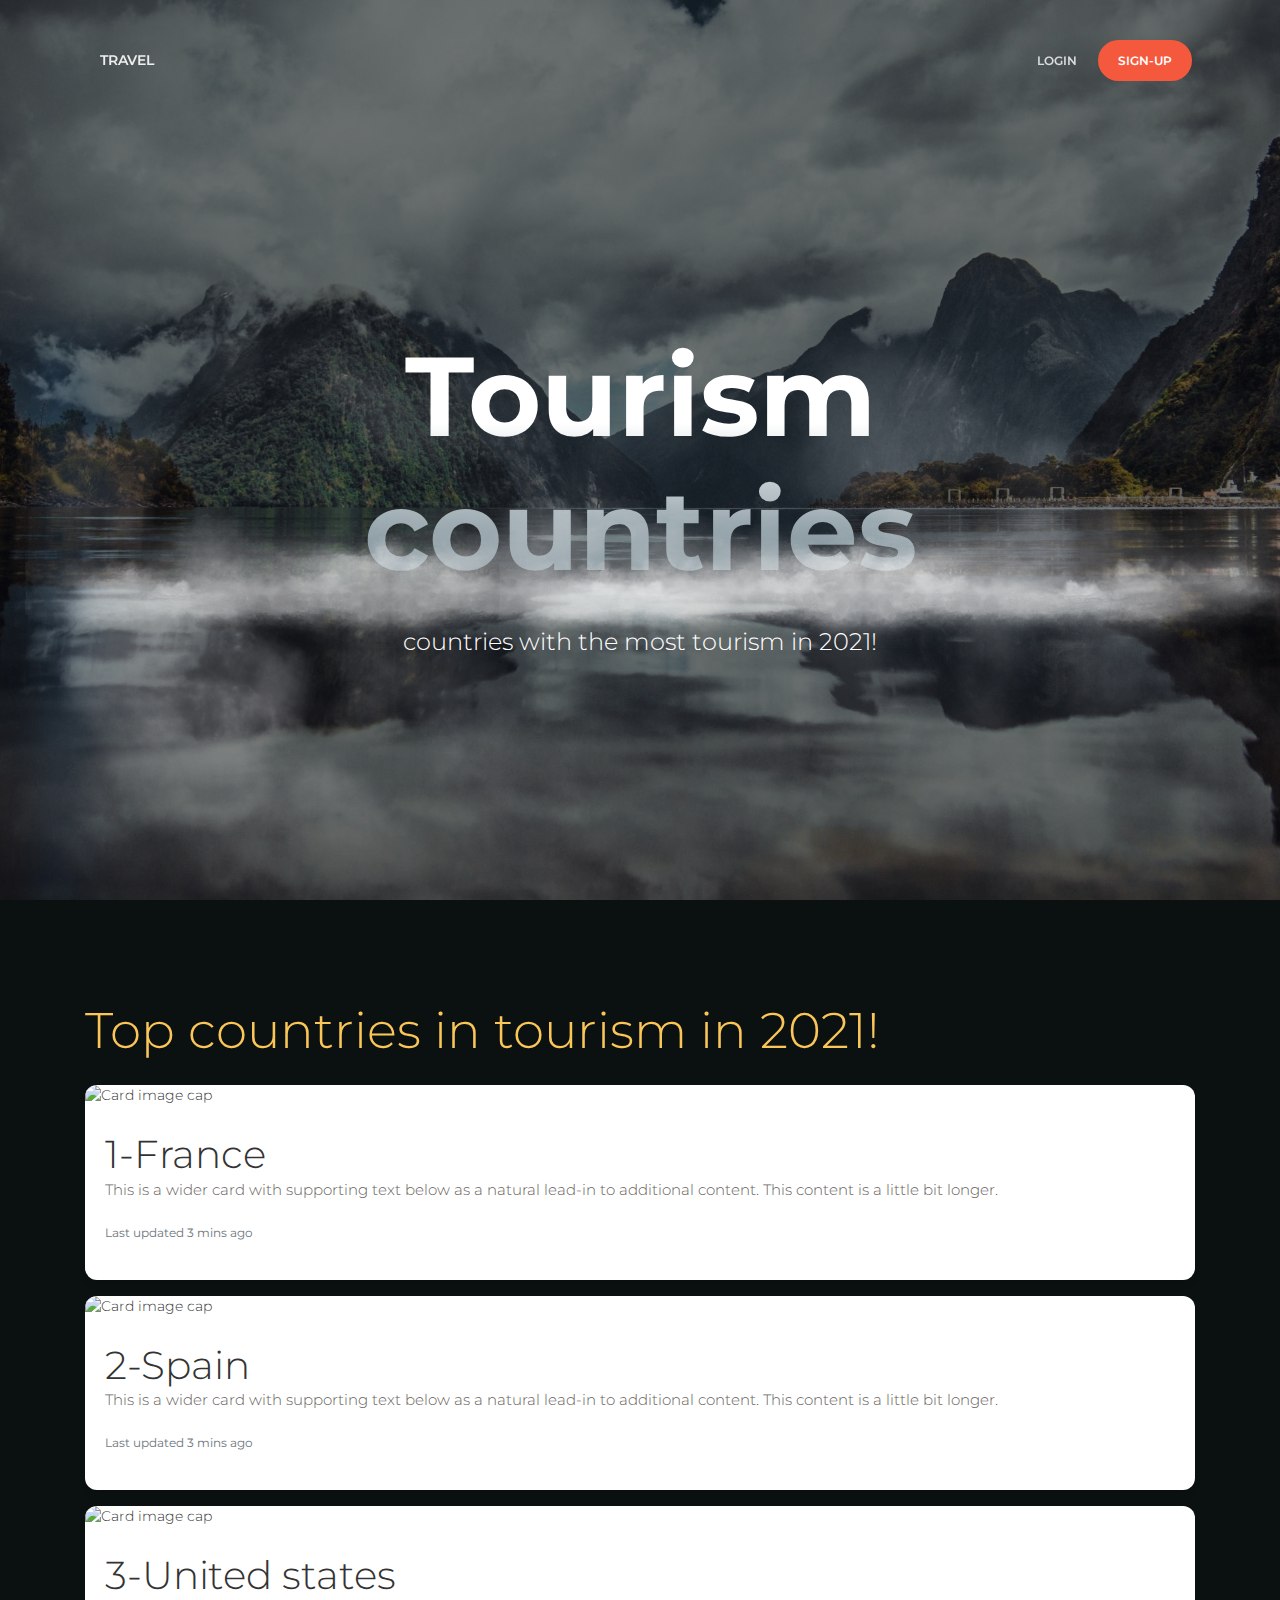
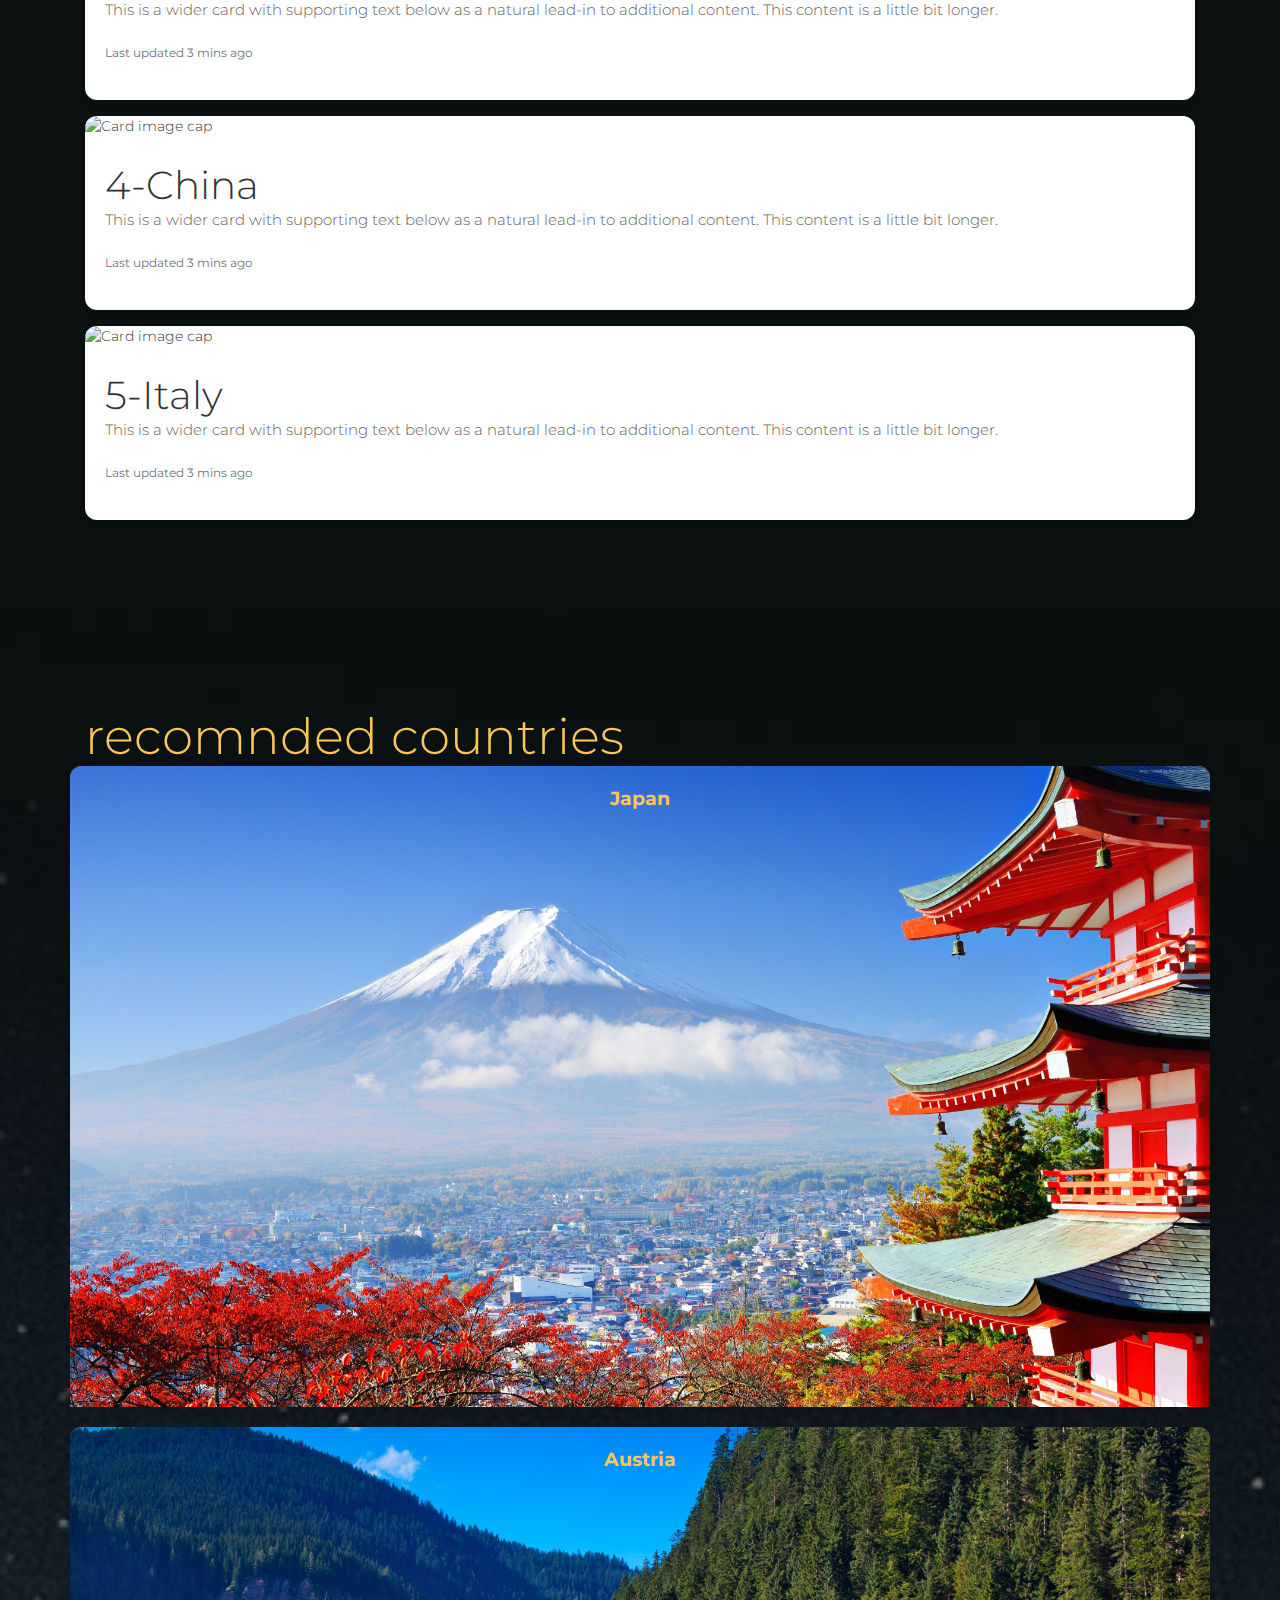
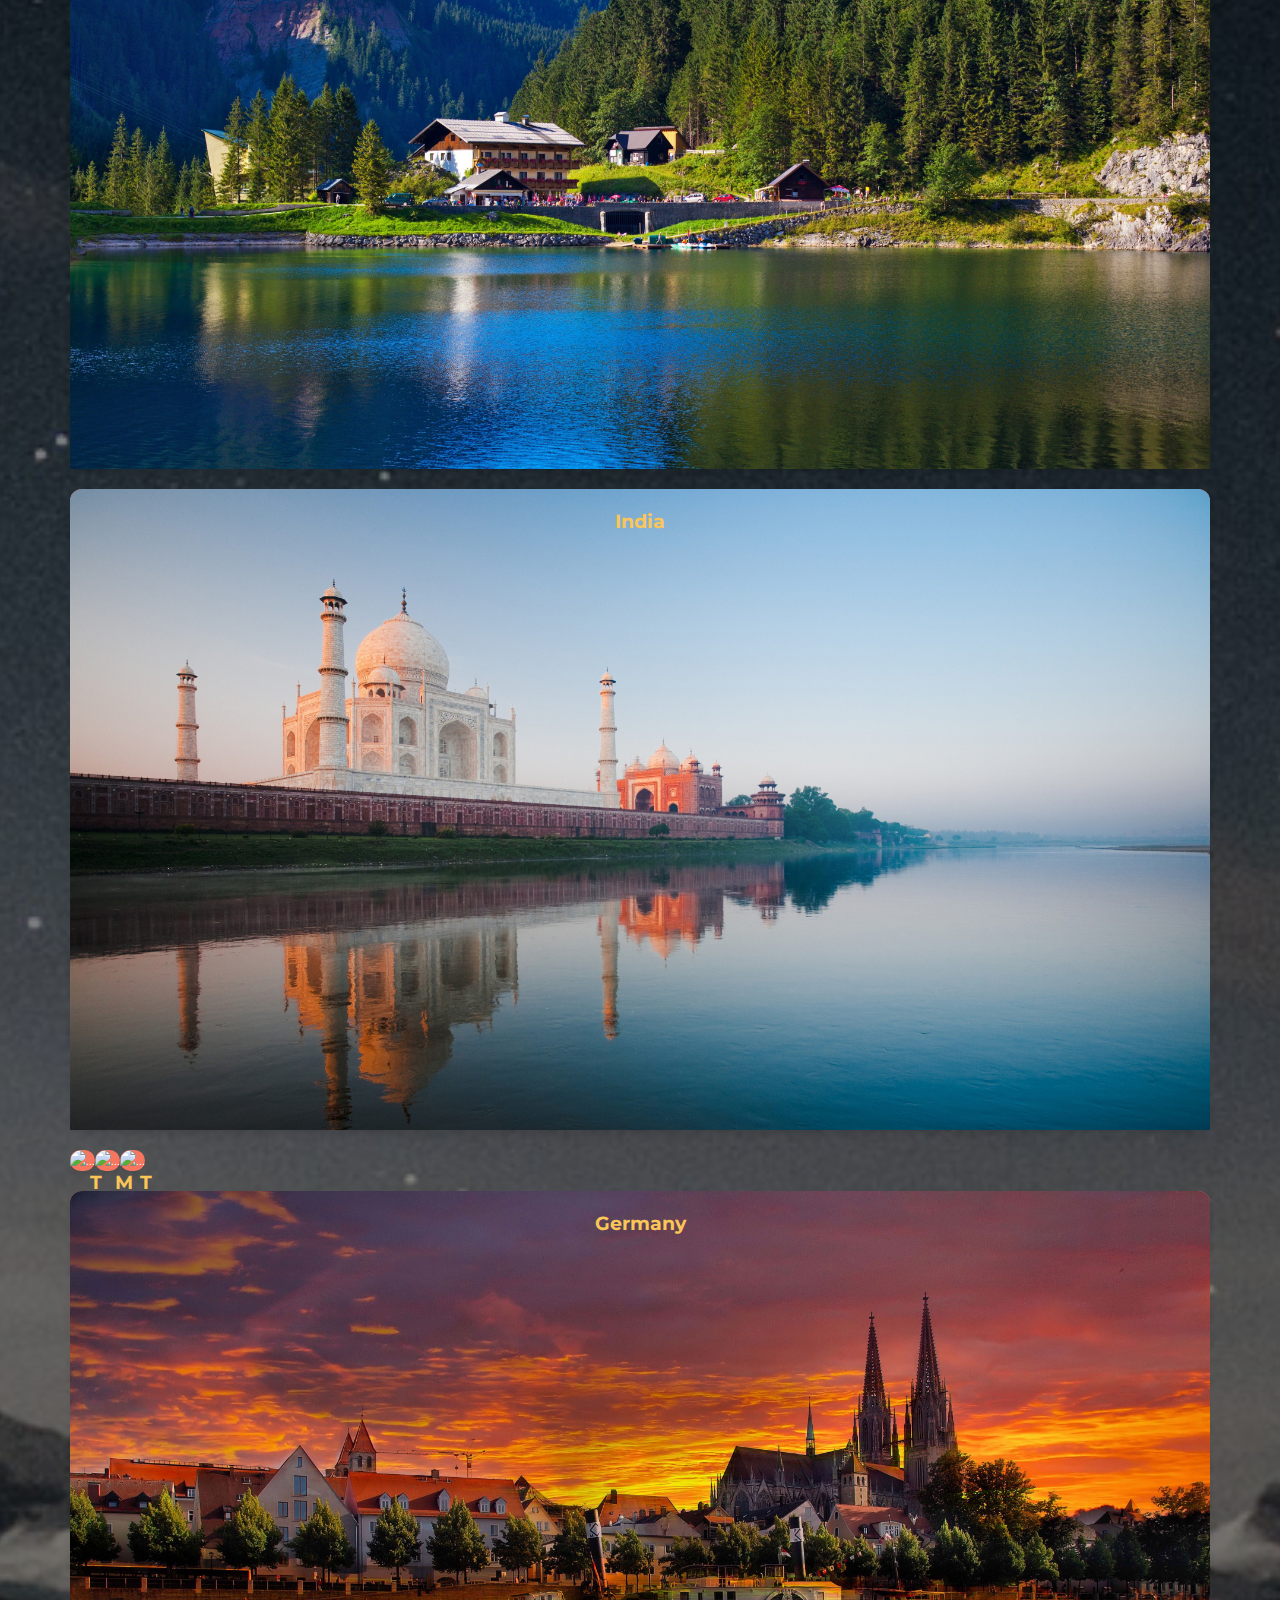
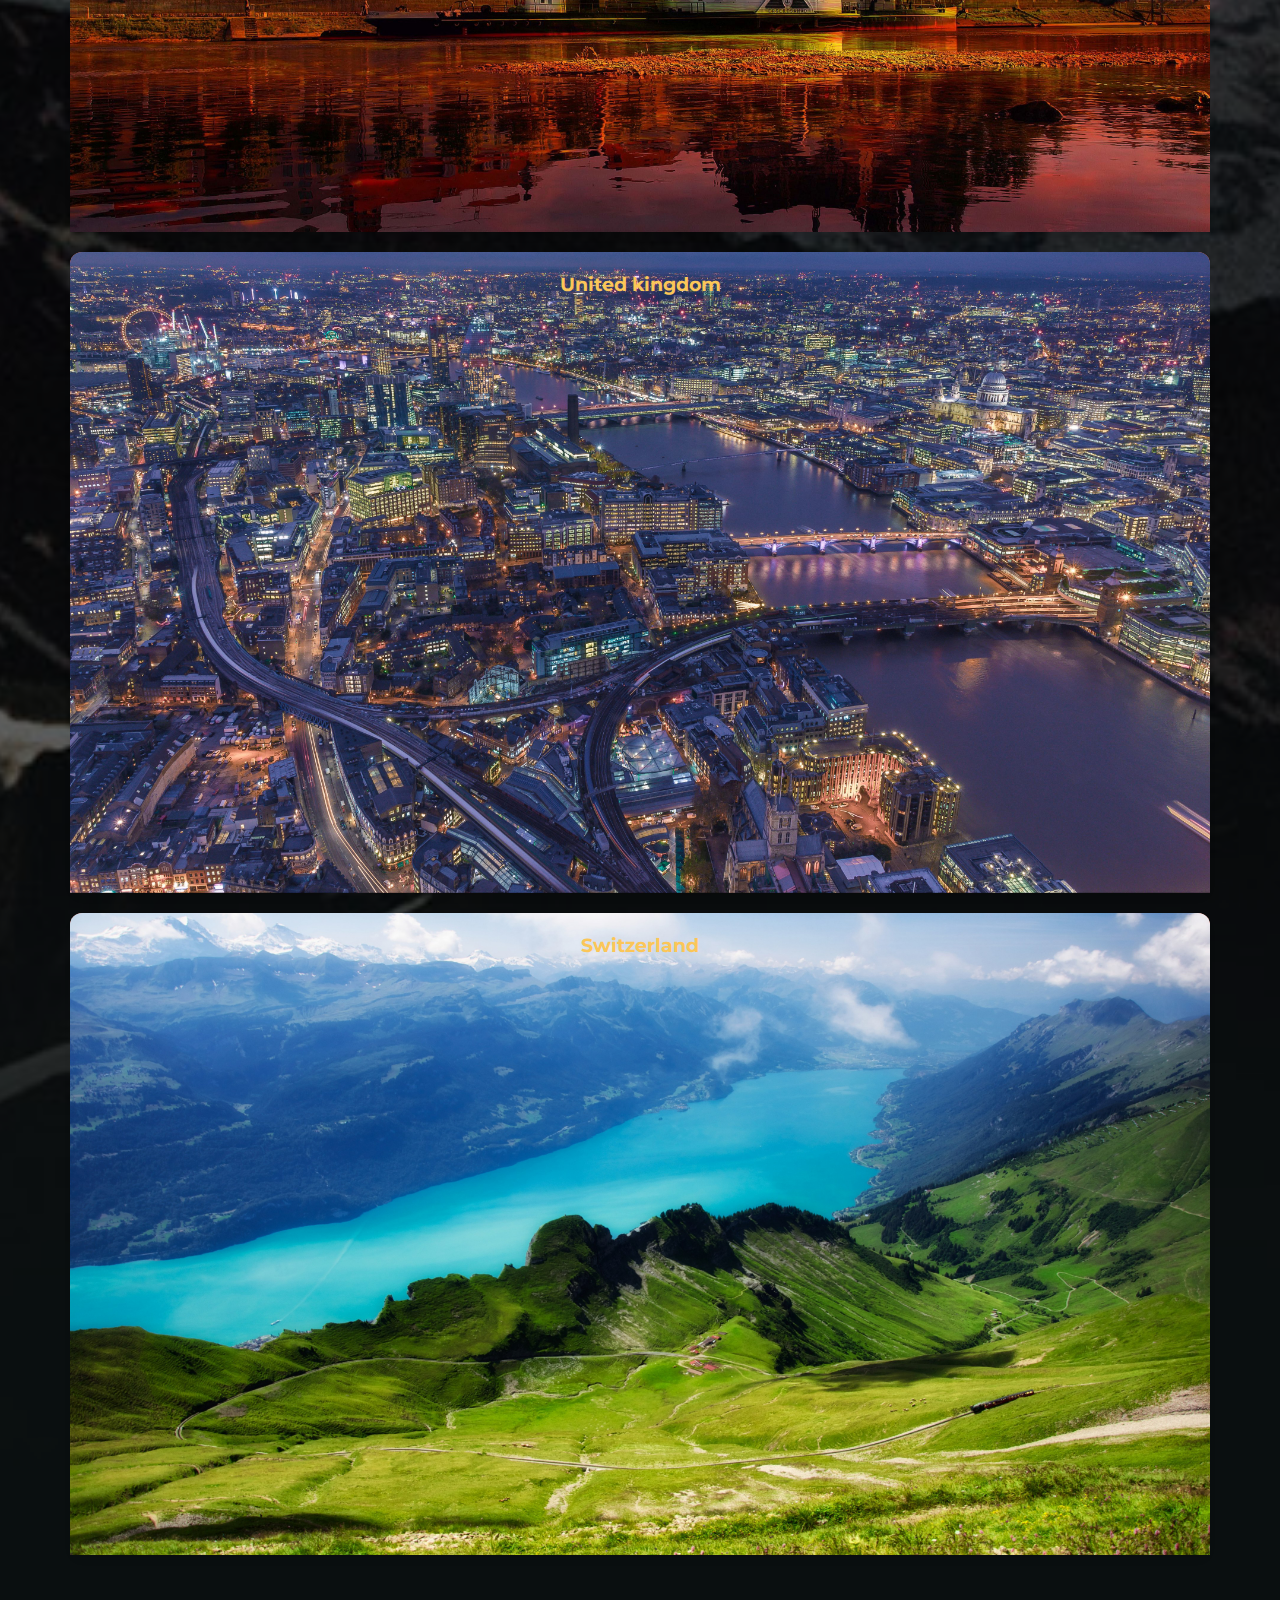
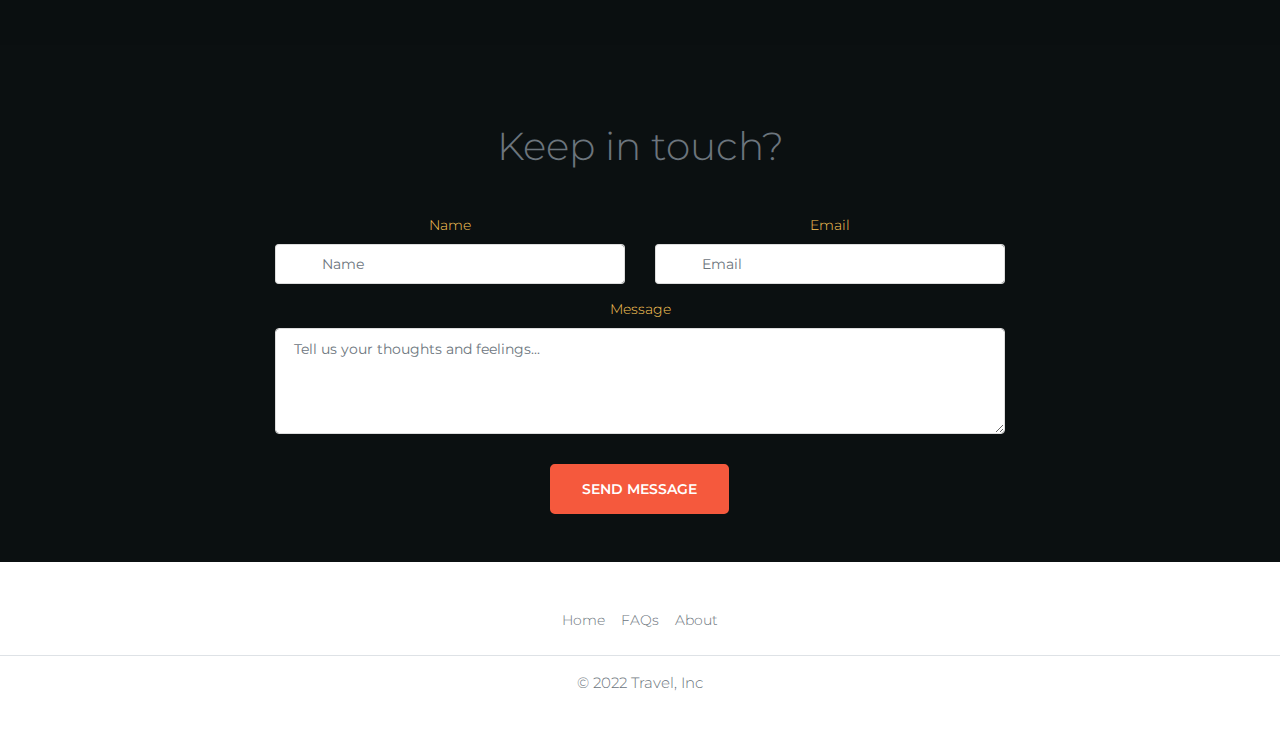
==== commit 27378f75: "6th commit" ====
--- a/index.html
+++ b/index.html
@@ -16,9 +16,8 @@
     <link href="https://fonts.googleapis.com/css?family=Montserrat:400,700,200" rel="stylesheet" />
     <link href="https://maxcdn.bootstrapcdn.com/font-awesome/latest/css/font-awesome.min.css" rel="stylesheet">
     <!-- CSS Files -->
-    <link href="./assets/css/bootstrap.min.css" rel="stylesheet" />
-    <link href="./assets/css/paper-kit.css?v=2.2.0" rel="stylesheet" />
-    <link href="./assets/demo/demo.css" rel="stylesheet" />
+    <link href="./styles/bootstrap.min.css" rel="stylesheet" />
+    <link href="./styles/paper-kit.css" rel="stylesheet" />
     
   </head>
   <body class="index-page sidebar-collapse">  
@@ -27,7 +26,7 @@
   <!-- -------------------------------------------------------------------------------------------------------    Home Page    ---------------------------------------------------------------------------------------------------------- -->
   <!-- [base64] -->
   <!-- [base64] -->
-    <div  id="Home">
+    <div  id="Home" class="">
       <nav class="navbar navbar-expand-lg fixed-top navbar-transparent " color-on-scroll="1000">
       <div class="container">
         <div class="navbar-translate">
@@ -70,7 +69,7 @@
               <a href="#/login" onclick="showLogin()" id="login-btn" class="nav-link"><i class="nc-icon nc-single-02"></i> Login</a>
             </li>
             <li class="nav-item">
-              <a href="#/register.html" onclick="showRegister()" id="register-btn" class="btn btn-danger btn-round">Sign-Up</a>
+              <a href="" onclick="showRegister()" id="register-btn" class="btn btn-danger btn-round">Sign-Up</a>
             </li>
           </ul>
         </div>
@@ -102,7 +101,7 @@
           <div class="title">
             <h1 class="text-warning">Top countries in tourism in 2021!</h1>
           </div>
-          <div class="card mb-3">
+          <div class="card mb-3" onclick="france()">
             <img class="card-img-top" src="https://wallpaperaccess.com/full/42946.jpg" alt="Card image cap">
             <div class="card-body">
               <h2 class="card-title">1-France</h2>
@@ -110,7 +109,7 @@
               <p class="card-text"><small class="text-muted">Last updated 3 mins ago</small></p>
             </div>
           </div>
-          <div class="card mb-3">
+          <div class="card mb-3" onclick="spain()">
             <img class="card-img-top" src="https://wallpaperaccess.com/full/2527006.jpg" alt="Card image cap">
             <div class="card-body">
               <h2 class="card-title">2-Spain</h2>
@@ -118,7 +117,7 @@
               <p class="card-text"><small class="text-muted">Last updated 3 mins ago</small></p>
             </div>
           </div>
-          <div class="card mb-3">
+          <div class="card mb-3" onclick="unitedStates()">
             <img class="card-img-top" src="https://wallpapercave.com/wp/wp4472281.png" alt="Card image cap">
             <div class="card-body">
               <h2 class="card-title">3-United states</h2>
@@ -126,7 +125,7 @@
               <p class="card-text"><small class="text-muted">Last updated 3 mins ago</small></p>
             </div>
           </div>
-          <div class="card mb-3">
+          <div class="card mb-3" onclick="china()">
             <img class="card-img-top" src="https://bonpic.com/wallpapers/original/4508.jpg" alt="Card image cap">
             <div class="card-body">
               <h2 class="card-title">4-China</h2>
@@ -134,7 +133,7 @@
               <p class="card-text"><small class="text-muted">Last updated 3 mins ago</small></p>
             </div>
           </div>
-          <div class="card mb-3">
+          <div class="card mb-3" onclick="italy()">
             <img class="card-img-top" src="https://wallpaperaccess.com/full/5994288.jpg" alt="Card image cap">
             <div class="card-body">
               <h2 class="card-title">5-Italy</h2>
@@ -149,55 +148,55 @@
           <h1 class="text-warning">recomnded countries</h1>
           <div class="row row-cols-1 row-cols-md-3 g-0">
             <div class="card bg-danger text-white">
-              <img src="/images/japan.jpg" class="card-img-top" alt="...">
+              <img src="images/japan.jpg" class="card-img-top" alt="...">
               <div class="card-img-overlay">
                 <h5 class="card-title text-center text-warning font-weight-bold">Japan</h5>
               </div>
             </div>
             <div class="card bg-danger text-white">
-              <img src="/images/austria.jpg" class="card-img-top" alt="...">
+              <img src="images/austria.jpg" class="card-img-top" alt="...">
               <div class="card-img-overlay">
                 <h5 class="card-title text-center text-warning font-weight-bold">Austria</h5>
               </div>
             </div>
             <div class="card bg-danger text-white">
-              <img src="/images/india.jpg" class="card-img-top" alt="...">
+              <img src="images/india.jpg" class="card-img-top" alt="...">
               <div class="card-img-overlay">
                 <h5 class="card-title text-center text-warning font-weight-bold">India</h5>
               </div>
             </div>
             <div class="card bg-danger text-white">
-              <img src="/images/turkey-istanbul.jpg" class="card-img-top" alt="...">
+              <img src="images/turkey-istanbul.jpg" class="card-img-top" alt="...">
               <div class="card-img-overlay">
                 <h5 class="card-title text-center text-warning font-weight-bold">Turkey</h5>
               </div>
             </div>
             <div class="card bg-danger text-white">
-              <img src="/images/mexico.jpg" class="card-img-top" alt="...">
+              <img src="images/mexico.jpg" class="card-img-top" alt="...">
               <div class="card-img-overlay">
                 <h5 class="card-title text-center text-warning font-weight-bold">Mexico</h5>
               </div>
             </div>
             <div class="card bg-danger text-white">
-              <img src="/images/Thailand-Krabi.jpg" class="card-img-top" alt="...">
+              <img src="images/Thailand-Krabi.jpg" class="card-img-top" alt="...">
               <div class="card-img-overlay">
                 <h5 class="card-title text-center text-warning font-weight-bold">Thailand</h5>
               </div>
             </div>
             <div class="card bg-danger text-white">
-              <img src="/images/germany.jpg" class="card-img-top" alt="...">
+              <img src="images/germany.jpg" class="card-img-top" alt="...">
               <div class="card-img-overlay">
                 <h5 class="card-title text-center text-warning font-weight-bold">Germany</h5>
               </div>
             </div>
             <div class="card bg-danger text-white">
-              <img src="/images/united-kingdom.jpg" class="card-img-top" alt="...">
+              <img src="images/united-kingdom.jpg" class="card-img-top" alt="...">
               <div class="card-img-overlay">
                 <h5 class="card-title text-center text-warning font-weight-bold">United kingdom</h5>
               </div>
             </div>
               <div class="card bg-danger text-white">
-                <img src="/images/switzerland.jpg" class="card-img-top" alt="...">
+                <img src="images/switzerland.jpg" class="card-img-top" alt="...">
                 <div class="card-img-overlay">
                   <h5 class="card-title text-center text-warning font-weight-bold">Switzerland</h5>
                 </div>
@@ -430,6 +429,85 @@
     </div>
   </div>
   </div>
+  <!-- [base64] -->
+  <!-- [base64] -->
+  <!-- -------------------------------------------------------------------------------------------------------    IDK Page    ----------------------------------------------------------------------------------------------------------- -->
+  <!-- [base64] -->
+  <!-- [base64] -->
+  <div id="Landing" class="d-none">
+    <nav class="navbar navbar-expand-lg fixed-top navbar-transparent " color-on-scroll="1000">
+      <div class="container">
+        <div class="navbar-translate">
+          <a class="navbar-brand" href="#" onclick="showHome()" rel="tooltip" title="Coded by Adnan" data-placement="bottom">
+            Travel
+          </a>
+          <button class="navbar-toggler navbar-toggler" type="button" data-toggle="collapse" data-target="#navigation" aria-controls="navigation-index" aria-expanded="false" aria-label="Toggle navigation">
+            <span class="navbar-toggler-bar bar1"></span>
+            <span class="navbar-toggler-bar bar2"></span>
+            <span class="navbar-toggler-bar bar3"></span>
+          </button>
+        </div>
+        <div class="collapse navbar-collapse justify-content-end" id="navigation">
+          <ul class="navbar-nav">
+            <li class="nav-item">
+              <a class="nav-link" rel="tooltip" title="Follow us on Twitter" data-placement="bottom" href="https://twitter.com/TuwaiqAcademy" target="_blank">
+                <i class="fa fa-twitter"></i>
+                <p class="d-lg-none">Twitter</p>
+              </a>
+            </li>
+            <li class="nav-item">
+              <a class="nav-link" rel="tooltip" title="Like us on Facebook" data-placement="bottom" href="https://www.facebook.com/TuwaiqAcademy" target="_blank">
+                <i class="fa fa-facebook-square"></i>
+                <p class="d-lg-none">Facebook</p>
+              </a>
+            </li>
+            <li class="nav-item">
+              <a class="nav-link" rel="tooltip" title="Follow us on Instagram" data-placement="bottom" href="https://www.instagram.com" target="_blank">
+                <i class="fa fa-instagram"></i>
+                <p class="d-lg-none">Instagram</p>
+              </a>
+            </li>
+            <li class="nav-item">
+              <a class="nav-link" rel="tooltip" title="Star on GitHub" data-placement="bottom" href="https://github.com/Aaboassoud/FrontEnd-Project1" target="_blank">
+                <i class="fa fa-github"></i>
+                <p class="d-lg-none">GitHub</p>
+              </a>
+            </li>
+            <li class="nav-item" id="welcome">
+              <a href="#/login" onclick="showLogin()" id="login-btn" class="nav-link"><i class="nc-icon nc-single-02"></i> Login</a>
+            </li>
+            <li class="nav-item">
+              <a href="" onclick="showRegister()" id="register-btn" class="btn btn-danger btn-round">Sign-Up</a>
+            </li>
+          </ul>
+        </div>
+      </div>
+    </nav>
+    <div class="section-dark">
+      <div id="carouselExampleFade" class="carousel slide carousel-fade" data-bs-ride="carousel">
+        <div class="carousel-inner">
+          <div class="carousel-item active">
+            <img src="/images/japan.jpg" class="d-block w-100" alt="..." id="car1">
+          </div>
+          <div class="carousel-item">
+            <img src="/images/mexico.jpg" class="d-block w-100" alt="..." id="car2">
+          </div>
+          <div class="carousel-item">
+            <img src="/images/indonesia.jpg" class="d-block w-100" alt="..." id="car3">
+          </div>
+        </div>
+        <button class="carousel-control-prev" type="button" data-bs-target="#carouselExampleFade" data-bs-slide="prev">
+          <span class="carousel-control-prev-icon" aria-hidden="true"></span>
+          <span class="visually-hidden">Previous</span>
+        </button>
+        <button class="carousel-control-next" type="button" data-bs-target="#carouselExampleFade" data-bs-slide="next">
+          <span class="carousel-control-next-icon" aria-hidden="true"></span>
+          <span class="visually-hidden">Next</span>
+        </button>
+      </div>
+  </div>  
+</div>
+
   <footer class="py-3 my-4">
     <ul class="nav justify-content-center border-bottom pb-3 mb-3">
       <li class="nav-item"><a href="#" class="nav-link px-2 text-muted">Home</a></li>
@@ -439,37 +517,17 @@
     <p class="text-center text-muted">© 2022 Travel, Inc</p>
   </footer>
 
-  <!-- [base64] -->
-  <!-- [base64] -->
-  <!-- -------------------------------------------------------------------------------------------------------    IDK Page    ----------------------------------------------------------------------------------------------------------- -->
-  <!-- [base64] -->
-  <!-- [base64] -->
-    <!-- Optional JavaScript; choose one of the two! -->
-
-    <!-- Option 1: Bootstrap Bundle with Popper -->
-    <!-- <script src="https://cdn.jsdelivr.net/npm/bootstrap@5.1.3/dist/js/bootstrap.bundle.min.js" integrity="sha384-ka7Sk0Gln4gmtz2MlQnikT1wXgYsOg+OMhuP+IlRH9sENBO0LRn5q+8nbTov4+1p" crossorigin="anonymous"></script> -->
-
-    <!-- Option 2: Separate Popper and Bootstrap JS -->
-    <!--
-    <script src="https://cdn.jsdelivr.net/npm/@popperjs/core@2.10.2/dist/umd/popper.min.js" integrity="sha384-7+zCNj/IqJ95wo16oMtfsKbZ9ccEh31eOz1HGyDuCQ6wgnyJNSYdrPa03rtR1zdB" crossorigin="anonymous"></script>
-    <script src="https://cdn.jsdelivr.net/npm/bootstrap@5.1.3/dist/js/bootstrap.min.js" integrity="sha384-QJHtvGhmr9XOIpI6YVutG+2QOK9T+ZnN4kzFN1RtK3zEFEIsxhlmWl5/YESvpZ13" crossorigin="anonymous"></script>
-    -->
     <!--   Core JS Files   -->
-    <script src="./assets/js/core/jquery.min.js" type="text/javascript"></script>
-    <script src="./assets/js/core/popper.min.js" type="text/javascript"></script>
-    <script src="./assets/js/core/bootstrap.min.js" type="text/javascript"></script>
-    <!--  Plugin for Switches, full documentation here: http://www.jque.re/plugins/version3/bootstrap.switch/ -->
-    <script src="./assets/js/plugins/bootstrap-switch.js"></script>
-    <!--  Plugin for the Sliders, full documentation here: http://refreshless.com/nouislider/ -->
-    <script src="./assets/js/plugins/nouislider.min.js" type="text/javascript"></script>
-    <!--  Plugin for the DatePicker, full documentation here: https://github.com/uxsolutions/bootstrap-datepicker -->
-    <script src="./assets/js/plugins/moment.min.js"></script>
-    <script src="./assets/js/plugins/bootstrap-datepicker.js" type="text/javascript"></script>
-    <!-- Control Center for Paper Kit: parallax effects, scripts for the example pages etc -->
-    <script src="./assets/js/paper-kit.js?v=2.2.0" type="text/javascript"></script>
-    <!--  Google Maps Plugin    -->
+    <script src="https://cdn.jsdelivr.net/npm/bootstrap@5.1.3/dist/js/bootstrap.bundle.min.js" integrity="sha384-ka7Sk0Gln4gmtz2MlQnikT1wXgYsOg+OMhuP+IlRH9sENBO0LRn5q+8nbTov4+1p" crossorigin="anonymous"></script>
+    <script src="./JavaScripts/popper.min.js" type="text/javascript"></script>
+    <script src="./JavaScripts/bootstrap.min.js" type="text/javascript"></script>
+    <script src="./JavaScripts/bootstrap-switch.js"></script>
+    <script src="./JavaScripts/jquery.min.js"></script>
+    <script src="./JavaScripts/nouislider.min.js"></script>
+    <!-- Control Center  -->
+    <script src="./JavaScripts/paper-kit.js" type="text/javascript"></script>
+    <script src="./JavaScripts/main.js" type="text/javascript"></script>
     <script type="text/javascript" src="https://maps.googleapis.com/maps/api/js?key=YOUR_KEY_HERE"></script>
-    <script src="./JavaScripts/main.js" type="text/javascript"></script>
     <script>
       $(document).ready(function() {
 
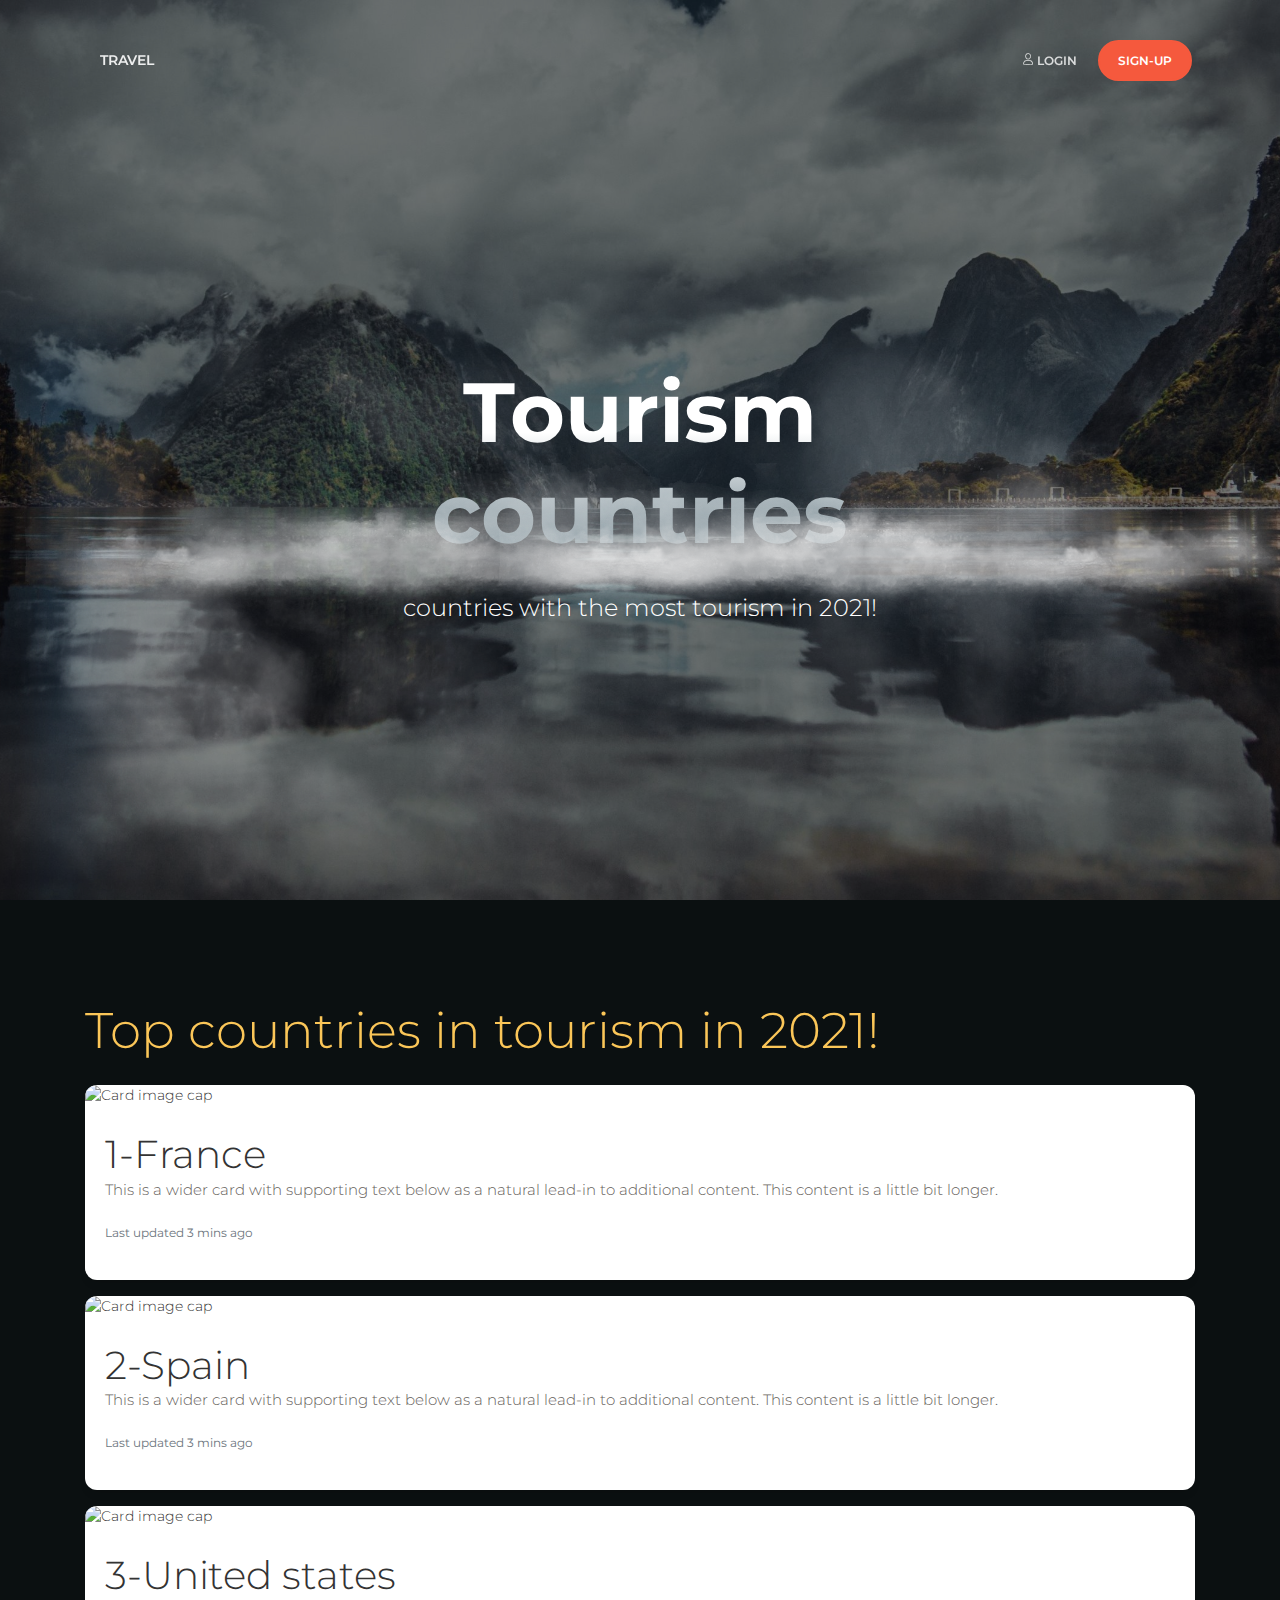
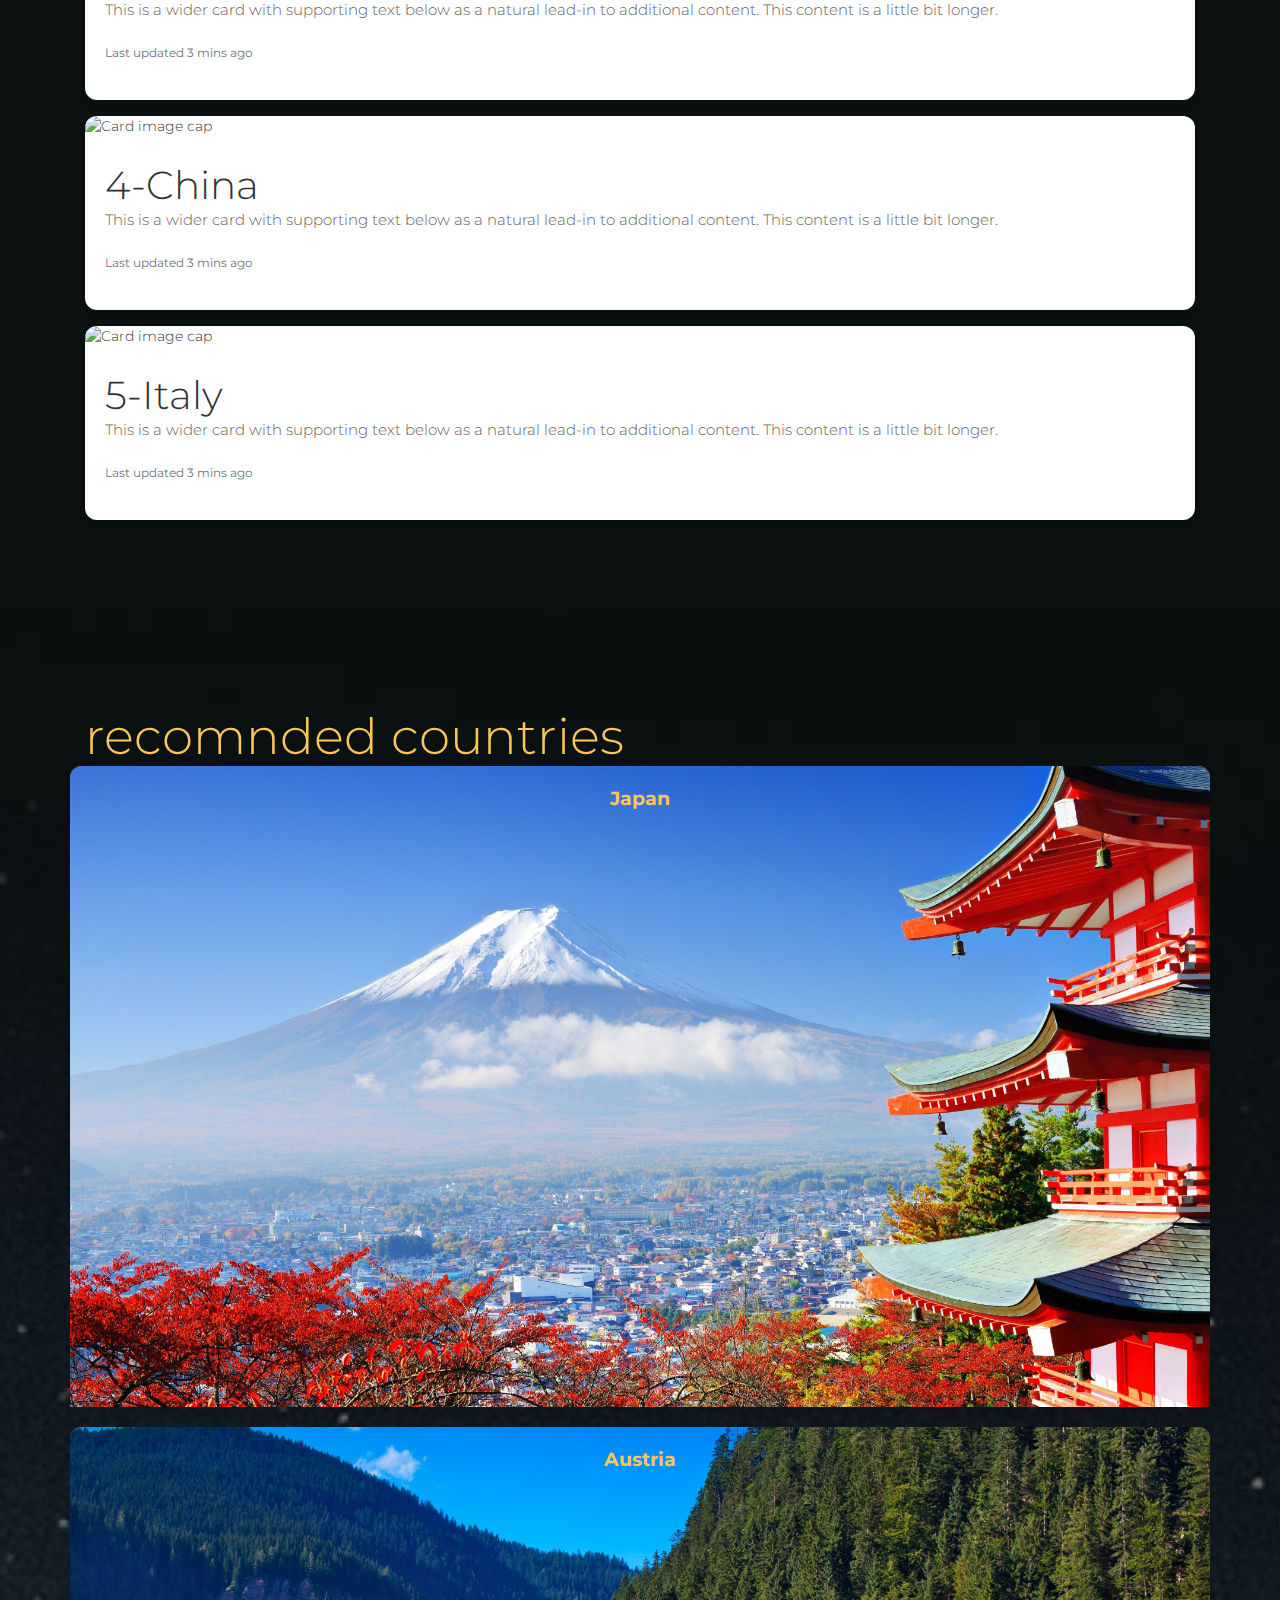
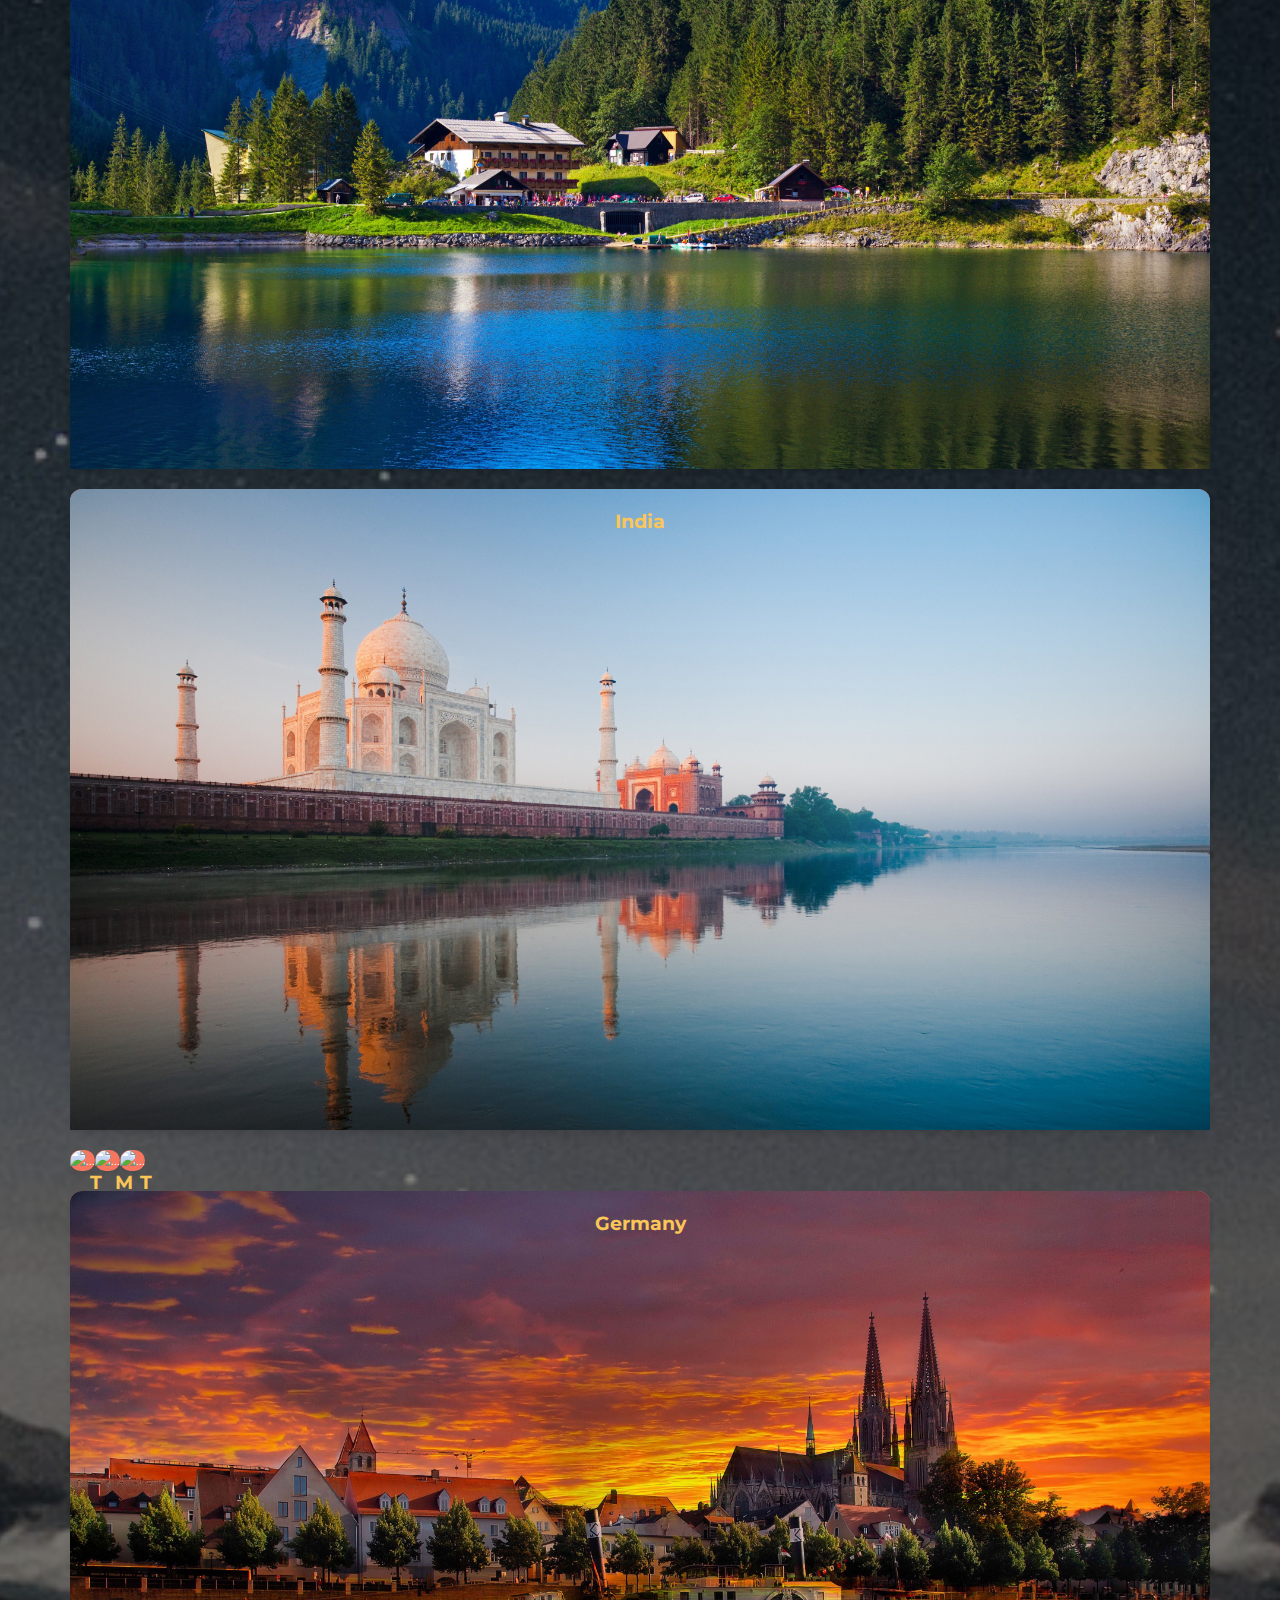
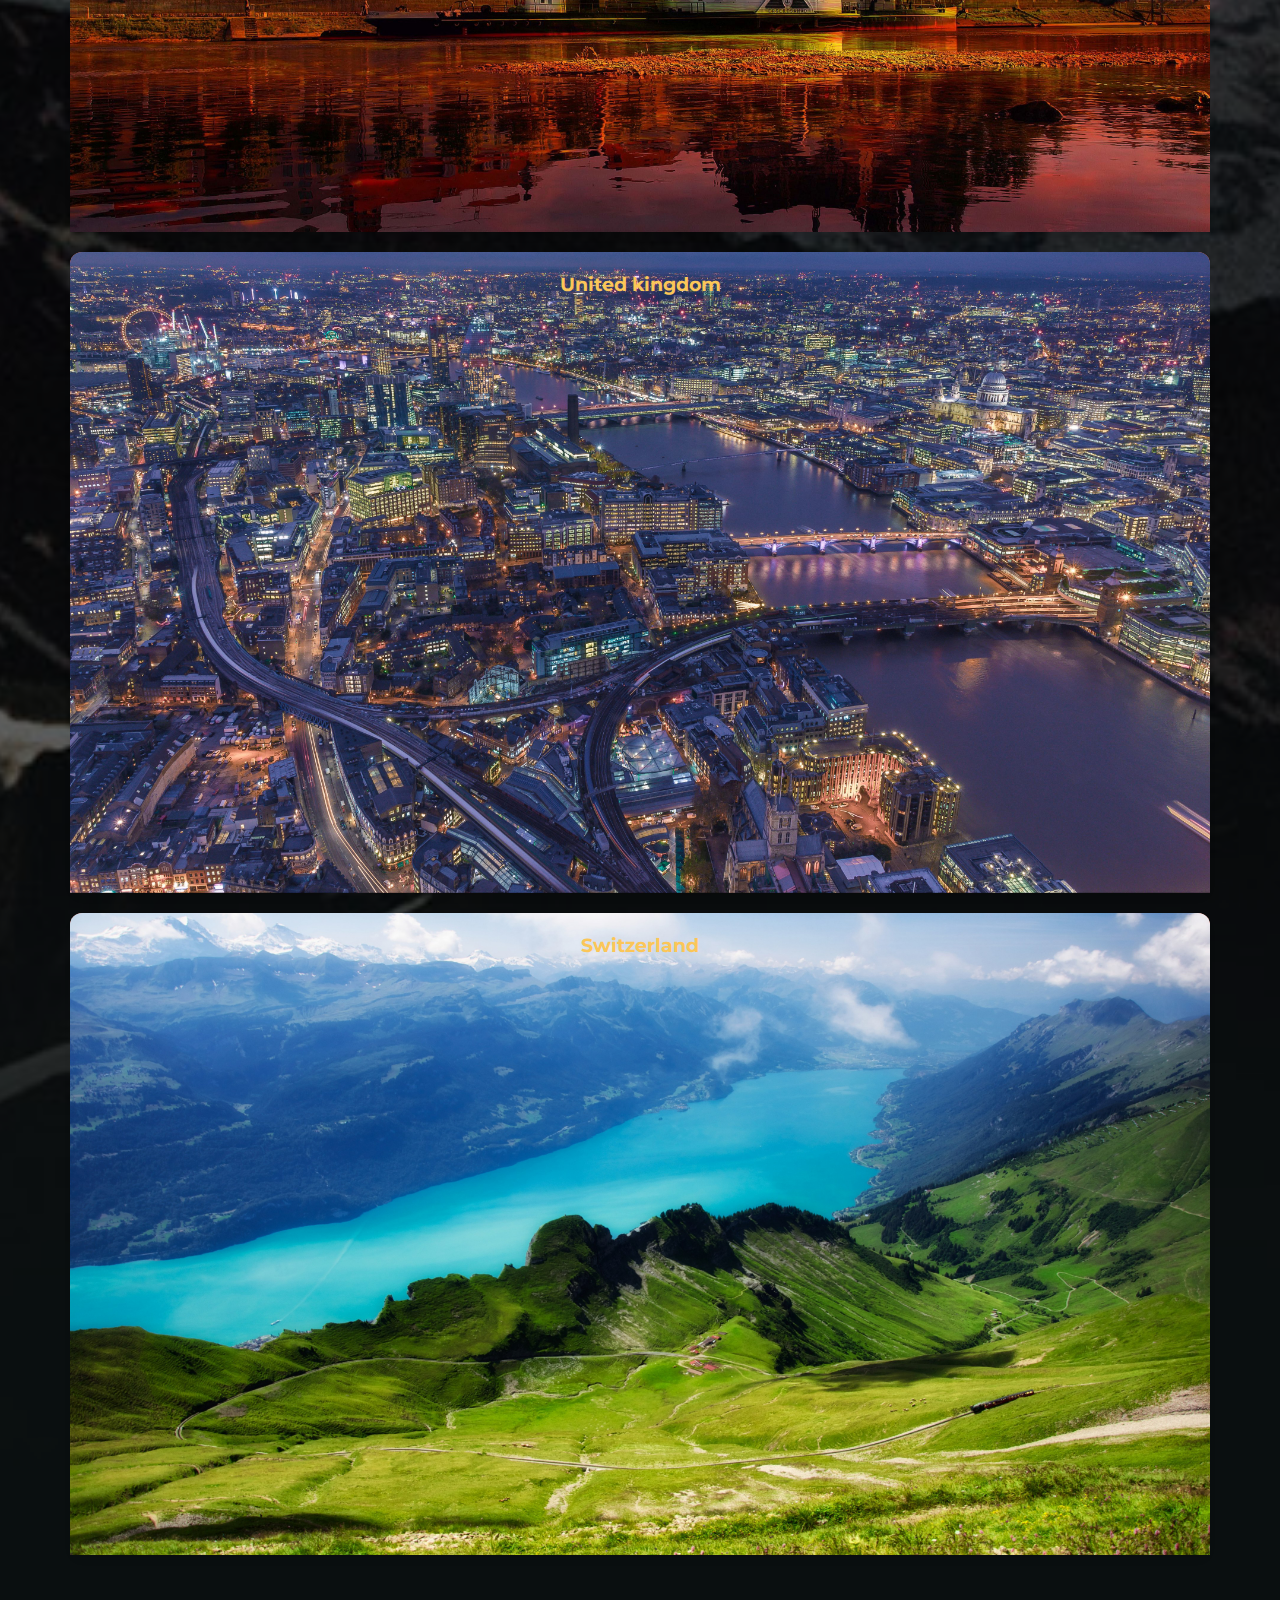
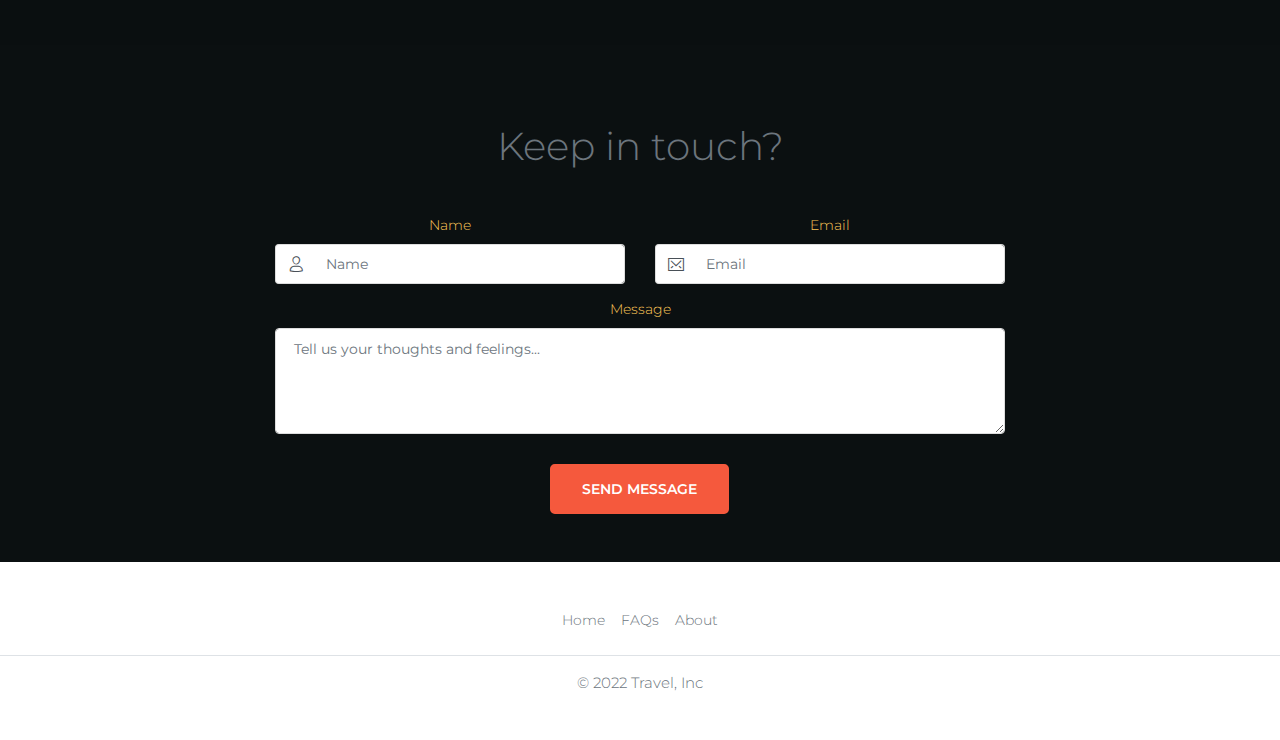
==== commit 4f9ba6b6: "9th commit" ====
--- a/index.html
+++ b/index.html
@@ -69,7 +69,7 @@
               <a href="#/login" onclick="showLogin()" id="login-btn" class="nav-link"><i class="nc-icon nc-single-02"></i> Login</a>
             </li>
             <li class="nav-item">
-              <a href="" onclick="showRegister()" id="register-btn" class="btn btn-danger btn-round">Sign-Up</a>
+              <a href="#register" onclick="showRegister()" id="register-btn" class="btn btn-danger btn-round">Sign-Up</a>
             </li>
           </ul>
         </div>
@@ -81,7 +81,7 @@
       <div class="content-center">
         <div class="container">
           <div class="title-brand">
-            <h1 class="presentation-title">Tourism countries</h1>
+            <h1 class="title-1">Tourism countries</h1>
             <div class="fog-low">
               <img src="./assets/img/fog-low.png" alt="">
             </div>
@@ -148,55 +148,55 @@
           <h1 class="text-warning">recomnded countries</h1>
           <div class="row row-cols-1 row-cols-md-3 g-0">
             <div class="card bg-danger text-white">
-              <img src="images/japan.jpg" class="card-img-top" alt="...">
+              <img src="./images/japan.jpg" class="card-img-top" alt="...">
               <div class="card-img-overlay">
                 <h5 class="card-title text-center text-warning font-weight-bold">Japan</h5>
               </div>
             </div>
             <div class="card bg-danger text-white">
-              <img src="images/austria.jpg" class="card-img-top" alt="...">
+              <img src="./images/austria.jpg" class="card-img-top" alt="...">
               <div class="card-img-overlay">
                 <h5 class="card-title text-center text-warning font-weight-bold">Austria</h5>
               </div>
             </div>
             <div class="card bg-danger text-white">
-              <img src="images/india.jpg" class="card-img-top" alt="...">
+              <img src="./images/india.jpg" class="card-img-top" alt="...">
               <div class="card-img-overlay">
                 <h5 class="card-title text-center text-warning font-weight-bold">India</h5>
               </div>
             </div>
             <div class="card bg-danger text-white">
-              <img src="images/turkey-istanbul.jpg" class="card-img-top" alt="...">
+              <img src="./images/turkey-istanbul.jpg" class="card-img-top" alt="...">
               <div class="card-img-overlay">
                 <h5 class="card-title text-center text-warning font-weight-bold">Turkey</h5>
               </div>
             </div>
             <div class="card bg-danger text-white">
-              <img src="images/mexico.jpg" class="card-img-top" alt="...">
+              <img src="./images/mexico.jpg" class="card-img-top" alt="...">
               <div class="card-img-overlay">
                 <h5 class="card-title text-center text-warning font-weight-bold">Mexico</h5>
               </div>
             </div>
             <div class="card bg-danger text-white">
-              <img src="images/Thailand-Krabi.jpg" class="card-img-top" alt="...">
+              <img src="./images/Thailand-Krabi.jpg" class="card-img-top" alt="...">
               <div class="card-img-overlay">
                 <h5 class="card-title text-center text-warning font-weight-bold">Thailand</h5>
               </div>
             </div>
             <div class="card bg-danger text-white">
-              <img src="images/germany.jpg" class="card-img-top" alt="...">
+              <img src="./images/germany.jpg" class="card-img-top" alt="...">
               <div class="card-img-overlay">
                 <h5 class="card-title text-center text-warning font-weight-bold">Germany</h5>
               </div>
             </div>
             <div class="card bg-danger text-white">
-              <img src="images/united-kingdom.jpg" class="card-img-top" alt="...">
+              <img src="./images/united-kingdom.jpg" class="card-img-top" alt="...">
               <div class="card-img-overlay">
                 <h5 class="card-title text-center text-warning font-weight-bold">United kingdom</h5>
               </div>
             </div>
               <div class="card bg-danger text-white">
-                <img src="images/switzerland.jpg" class="card-img-top" alt="...">
+                <img src="./images/switzerland.jpg" class="card-img-top" alt="...">
                 <div class="card-img-overlay">
                   <h5 class="card-title text-center text-warning font-weight-bold">Switzerland</h5>
                 </div>
@@ -271,7 +271,7 @@
       <div class="collapse navbar-collapse justify-content-end" id="navigation">
         <ul class="navbar-nav">
           <li class="nav-item">
-            <a href="register.html" class="btn btn-danger btn-round">Sign-Up</a>
+            <a href="#" onclick="showRegister()" class="btn btn-danger btn-round">Sign-Up</a>
           </li>
           <li class="nav-item">
             <a class="nav-link" rel="tooltip" title="Follow us on Twitter" data-placement="bottom" href="https://twitter.com/TuwaiqAcademy" target="_blank">
@@ -353,7 +353,7 @@
   <nav class="navbar navbar-expand-lg fixed-top navbar-transparent " color-on-scroll="300">
     <div class="container">
       <div class="navbar-translate">
-        <a class="navbar-brand" href="index.html" rel="tooltip" title="Coded by Adnan" data-placement="bottom">
+        <a class="navbar-brand" href="#" onclick="showHome()" rel="tooltip" title="Coded by Adnan" data-placement="bottom">
           Travel
         </a>
         <button class="navbar-toggler navbar-toggler" type="button" data-toggle="collapse" data-target="#navigation" aria-controls="navigation-index" aria-expanded="false" aria-label="Toggle navigation">
@@ -365,7 +365,7 @@
       <div class="collapse navbar-collapse justify-content-end" id="navigation">
         <ul class="navbar-nav">
           <li class="nav-item">
-            <a href="login.html" class="btn btn-outline-danger btn-round"><i class="nc-icon nc-single-02"></i> Login</a>
+            <a href="#" onclick="showLogin()" class="btn btn-outline-danger btn-round"><i class="nc-icon nc-single-02"></i> Login</a>
           </li>
           <li class="nav-item">
             <a class="nav-link" rel="tooltip" title="Follow us on Twitter" data-placement="bottom" href="https://twitter.com/TuwaiqAcademy" target="_blank">
@@ -421,7 +421,7 @@
               <button class="btn btn-danger btn-block btn-round">Register</button>
             </form>
             <div class="forgot">
-              <a href="login.html" class="btn btn-link btn-danger">I'm already a member</a>
+              <a href="#" onclick="showLogin()" class="btn btn-link btn-danger">I'm already a member</a>
             </div>
           </div>
         </div>
@@ -431,7 +431,7 @@
   </div>
   <!-- [base64] -->
   <!-- [base64] -->
-  <!-- -------------------------------------------------------------------------------------------------------    IDK Page    ----------------------------------------------------------------------------------------------------------- -->
+  <!-- -------------------------------------------------------------------------------------------------------    landing Page    ----------------------------------------------------------------------------------------------------------- -->
   <!-- [base64] -->
   <!-- [base64] -->
   <div id="Landing" class="d-none">
@@ -477,7 +477,7 @@
               <a href="#/login" onclick="showLogin()" id="login-btn" class="nav-link"><i class="nc-icon nc-single-02"></i> Login</a>
             </li>
             <li class="nav-item">
-              <a href="" onclick="showRegister()" id="register-btn" class="btn btn-danger btn-round">Sign-Up</a>
+              <a href="#" onclick="showRegister()" id="register-btn" class="btn btn-danger btn-round">Sign-Up</a>
             </li>
           </ul>
         </div>
@@ -487,13 +487,13 @@
       <div id="carouselExampleFade" class="carousel slide carousel-fade" data-bs-ride="carousel">
         <div class="carousel-inner">
           <div class="carousel-item active">
-            <img src="/images/japan.jpg" class="d-block w-100" alt="..." id="car1">
+            <img src="./images/japan.jpg" class="d-block w-100" alt="..." id="car1">
           </div>
           <div class="carousel-item">
-            <img src="/images/mexico.jpg" class="d-block w-100" alt="..." id="car2">
+            <img src="./images/mexico.jpg" class="d-block w-100" alt="..." id="car2">
           </div>
           <div class="carousel-item">
-            <img src="/images/indonesia.jpg" class="d-block w-100" alt="..." id="car3">
+            <img src="./images/indonesia.jpg" class="d-block w-100" alt="..." id="car3">
           </div>
         </div>
         <button class="carousel-control-prev" type="button" data-bs-target="#carouselExampleFade" data-bs-slide="prev">
@@ -510,7 +510,7 @@
 
   <footer class="py-3 my-4">
     <ul class="nav justify-content-center border-bottom pb-3 mb-3">
-      <li class="nav-item"><a href="#" class="nav-link px-2 text-muted">Home</a></li>
+      <li class="nav-item"><a href="#" onclick="showHome()" class="nav-link px-2 text-muted">Home</a></li>
       <li class="nav-item"><a href="#" class="nav-link px-2 text-muted">FAQs</a></li>
       <li class="nav-item"><a href="#" class="nav-link px-2 text-muted">About</a></li>
     </ul>
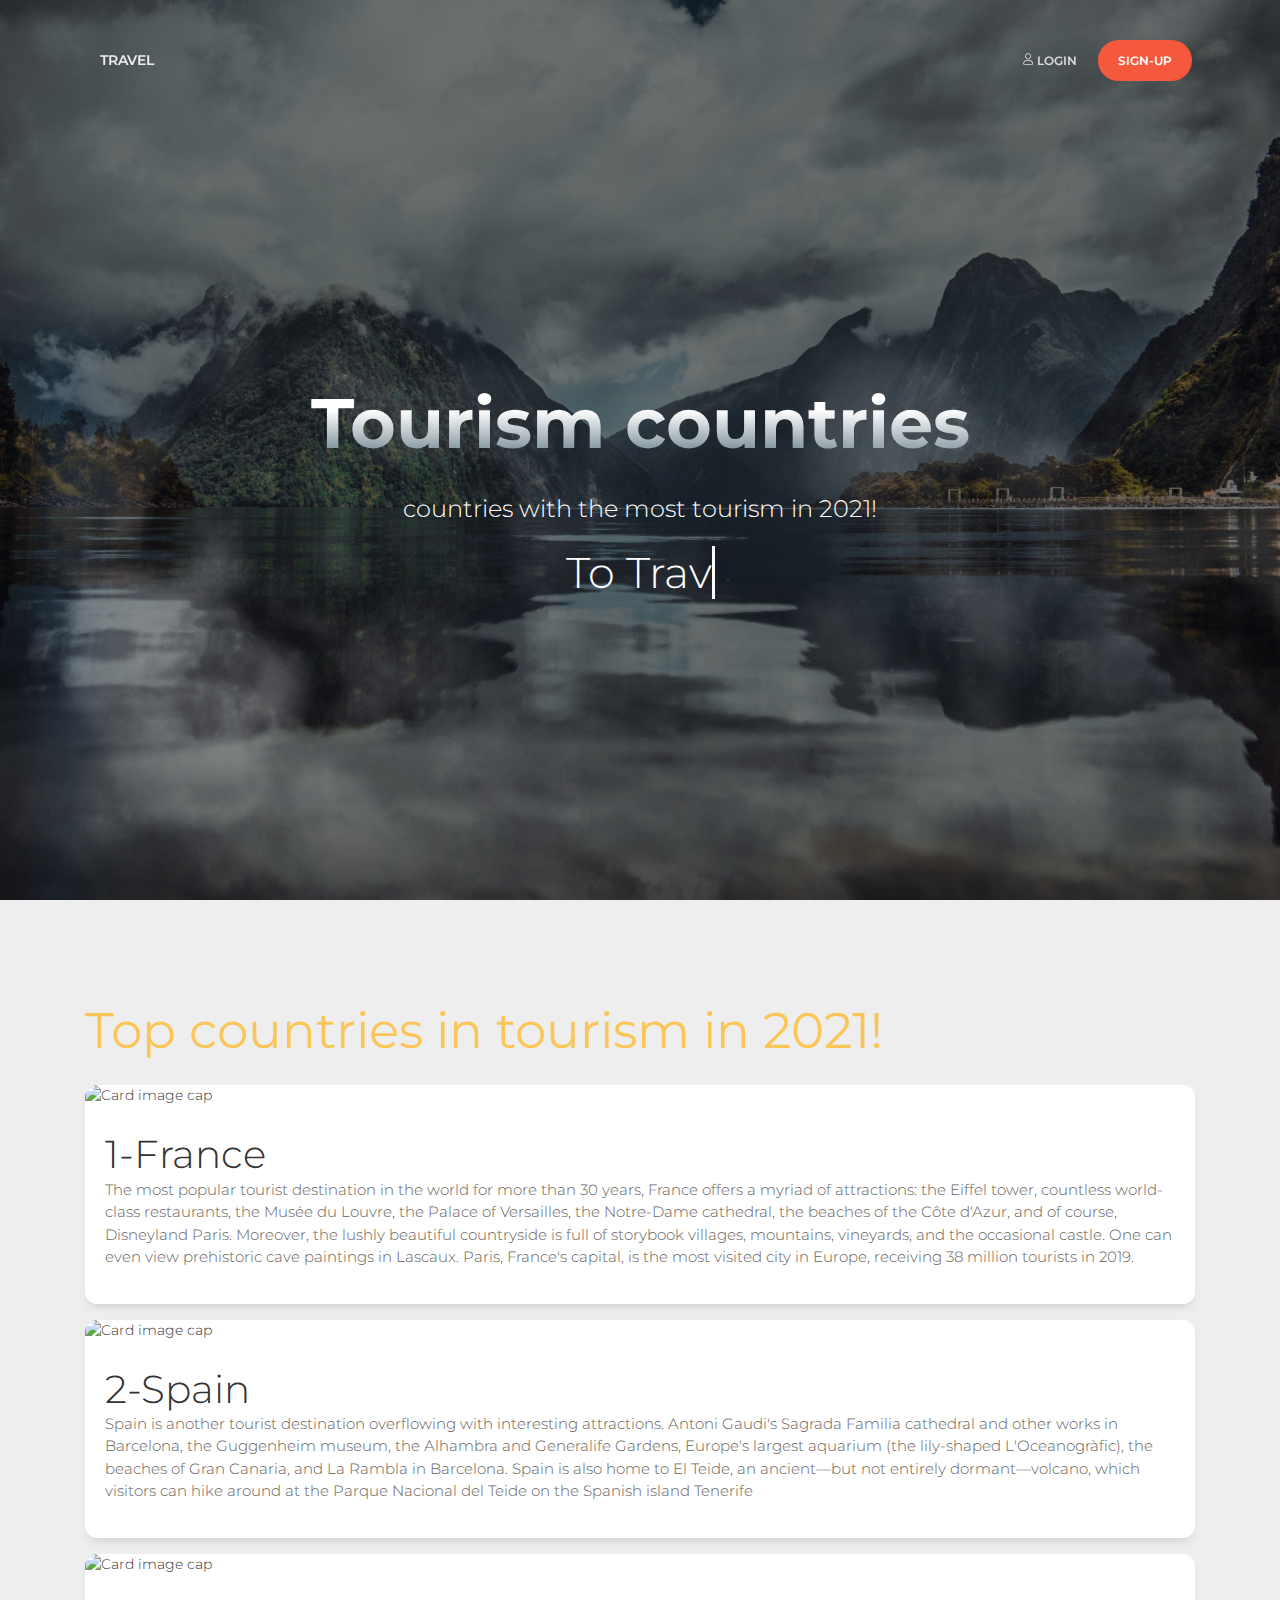
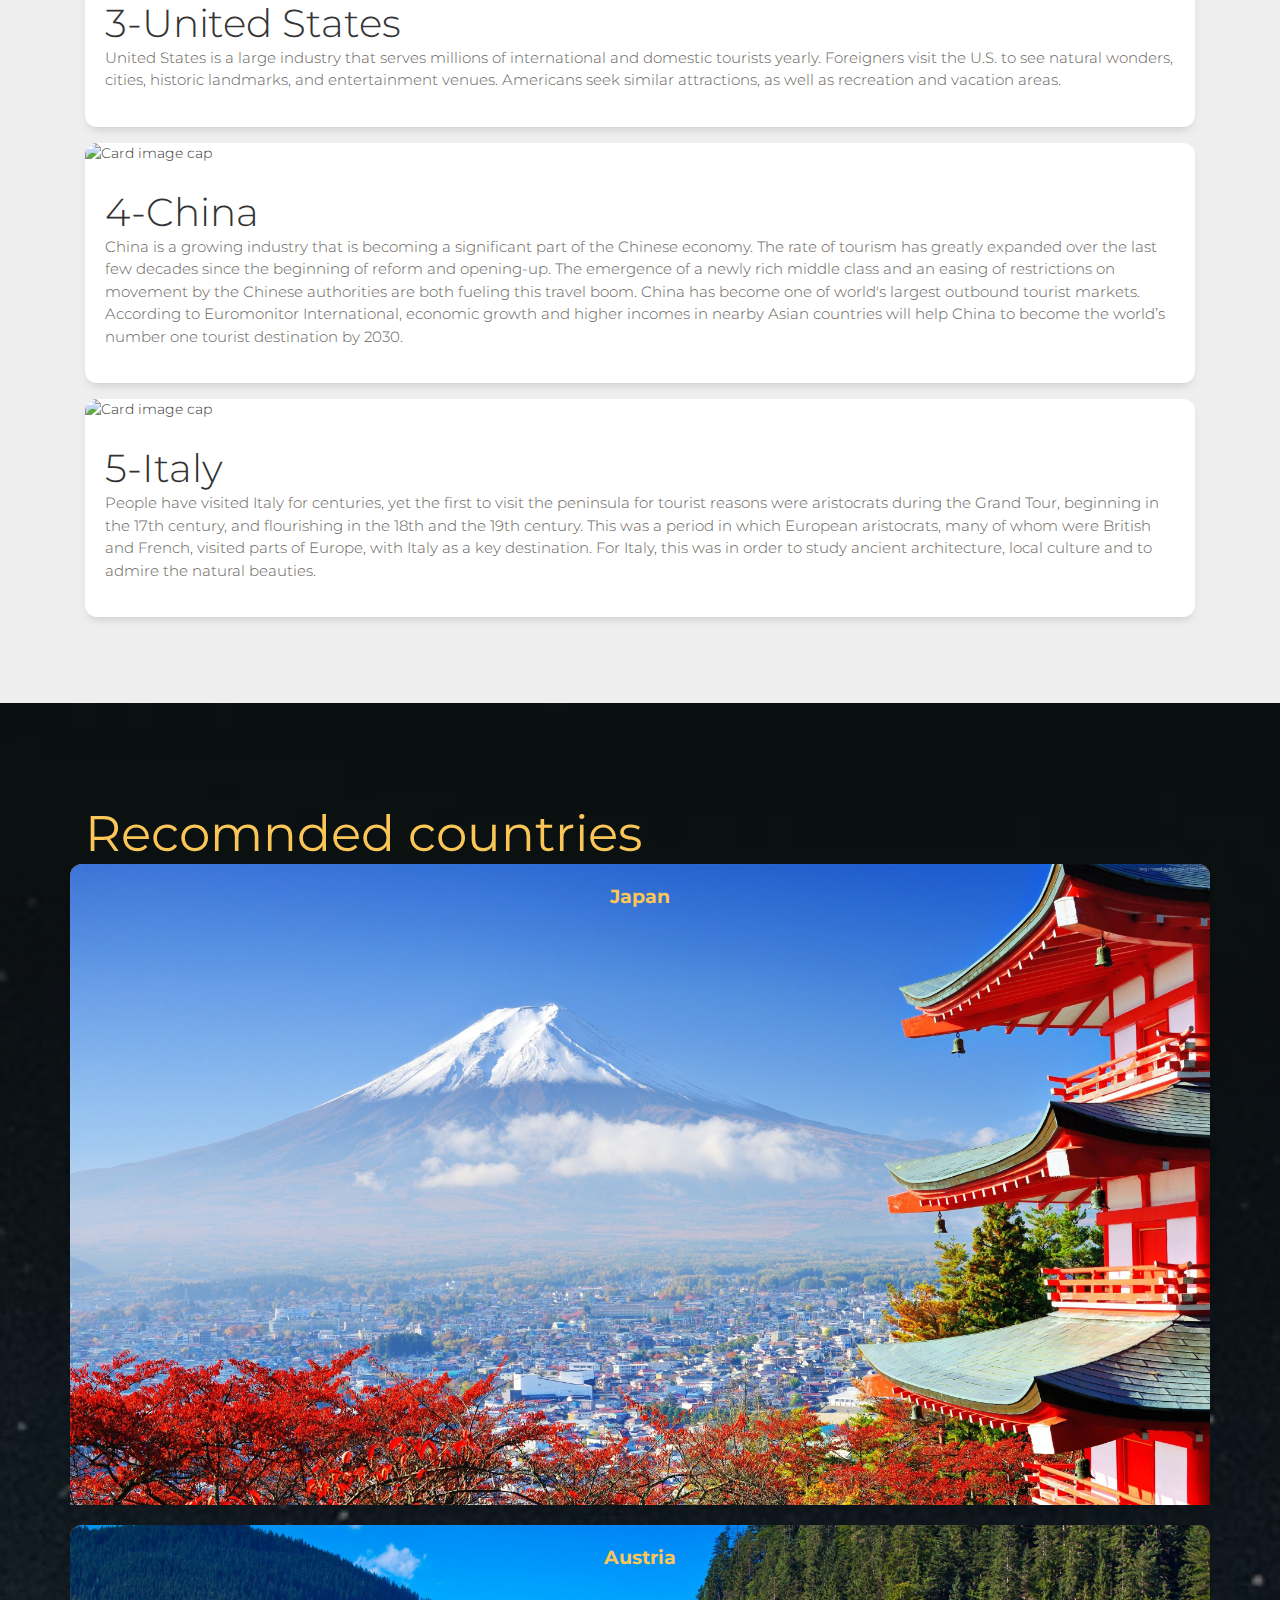
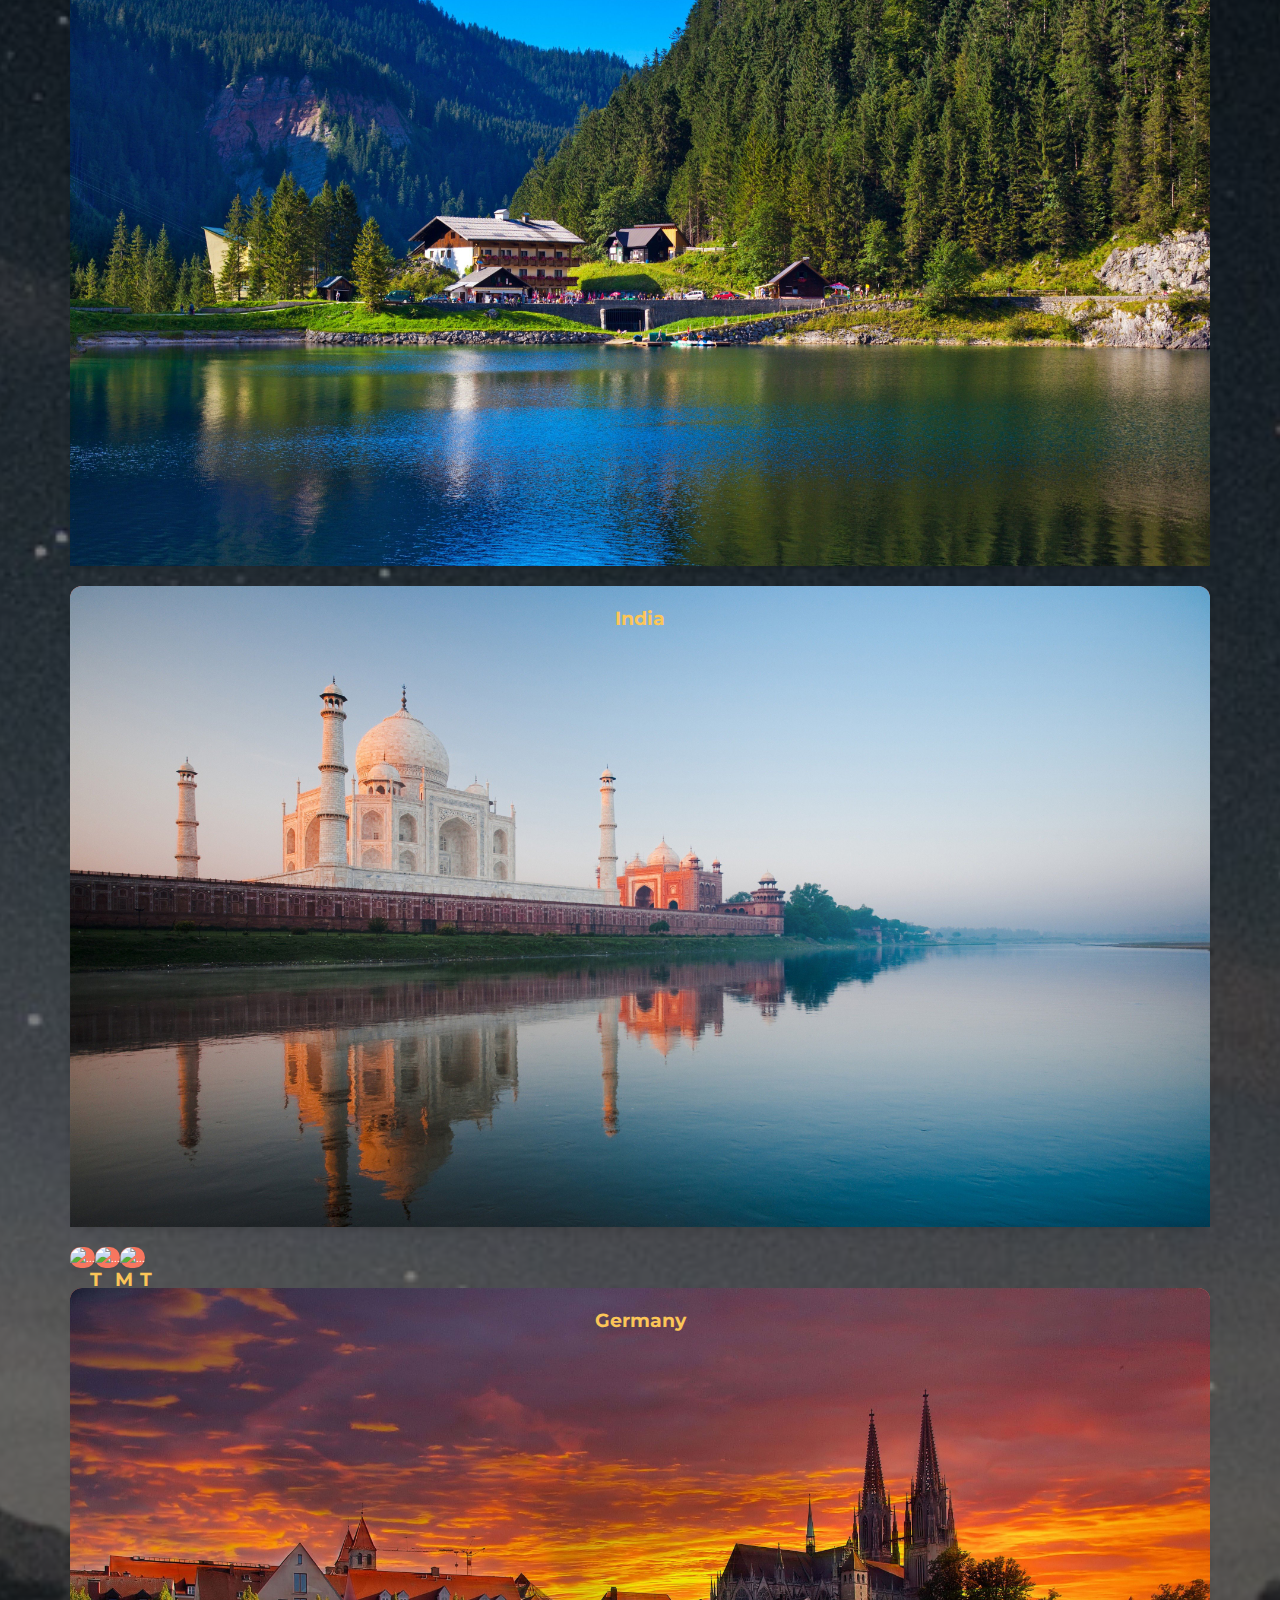
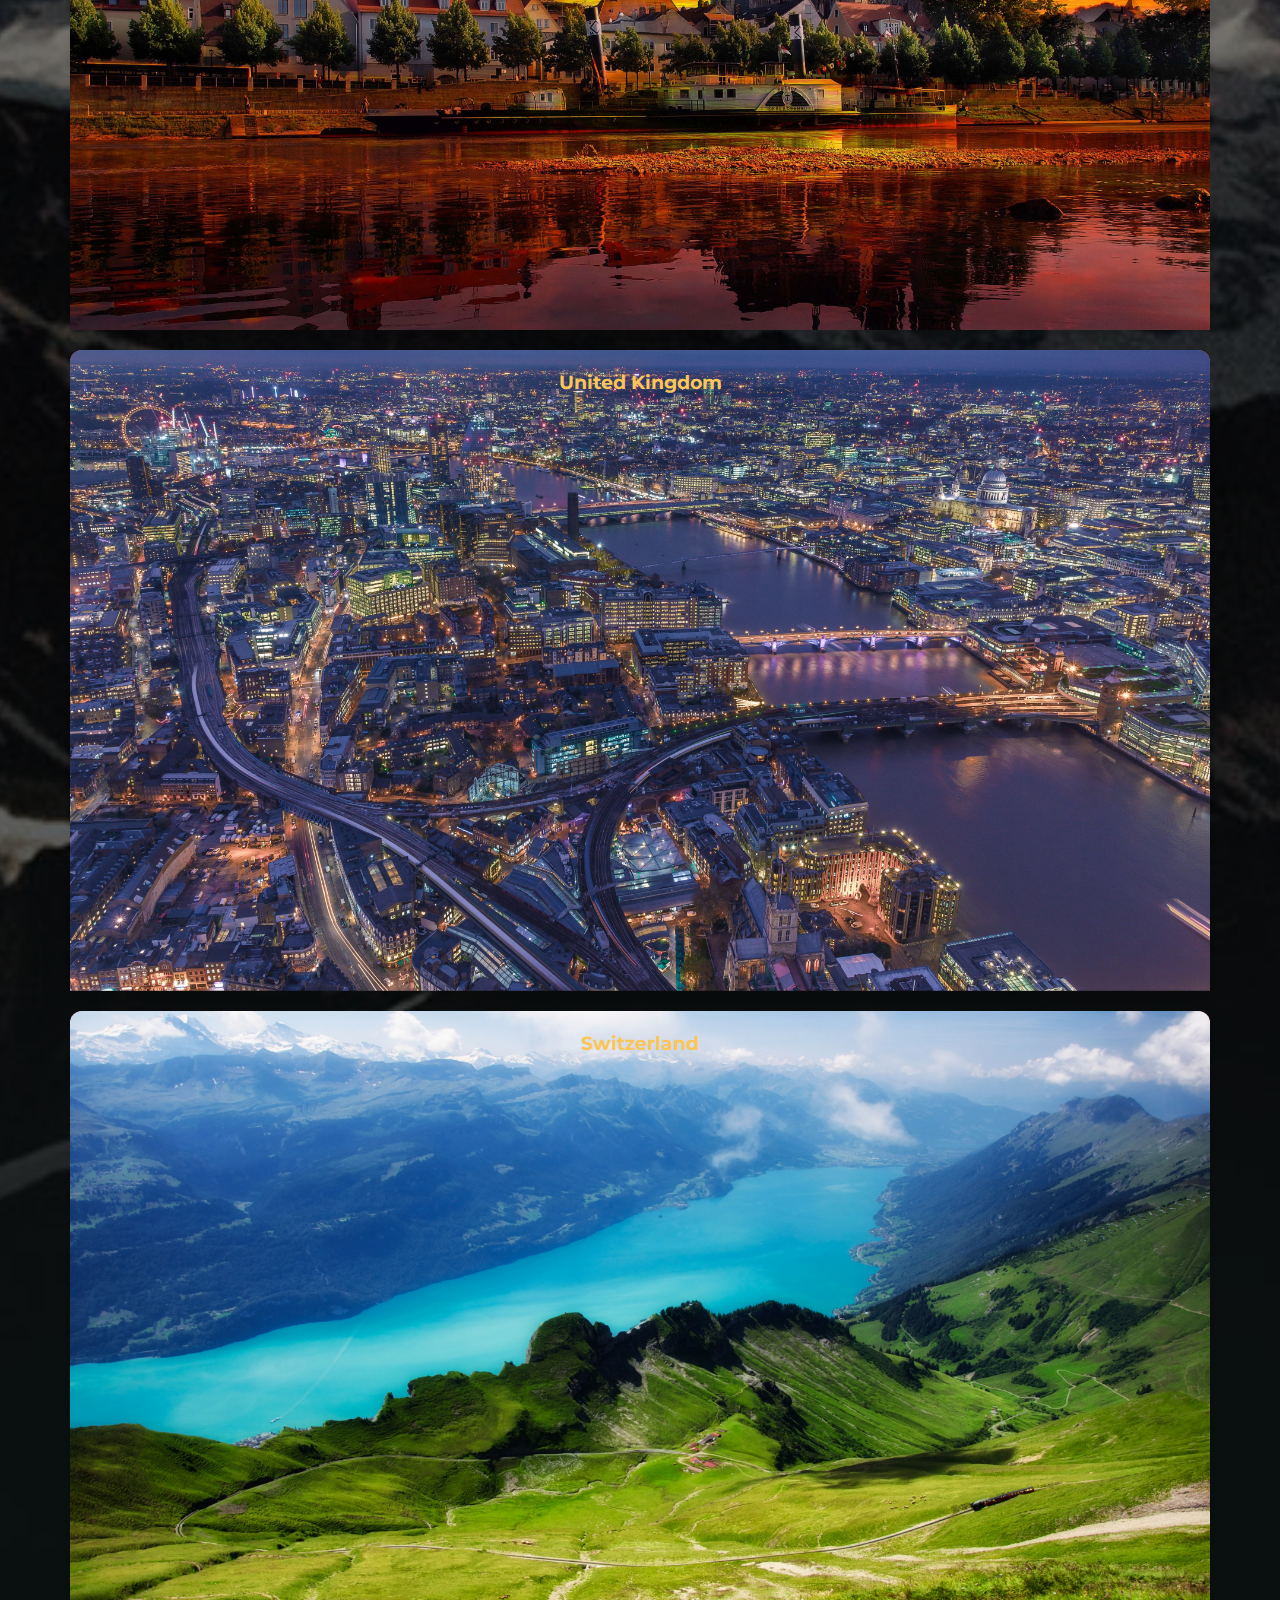
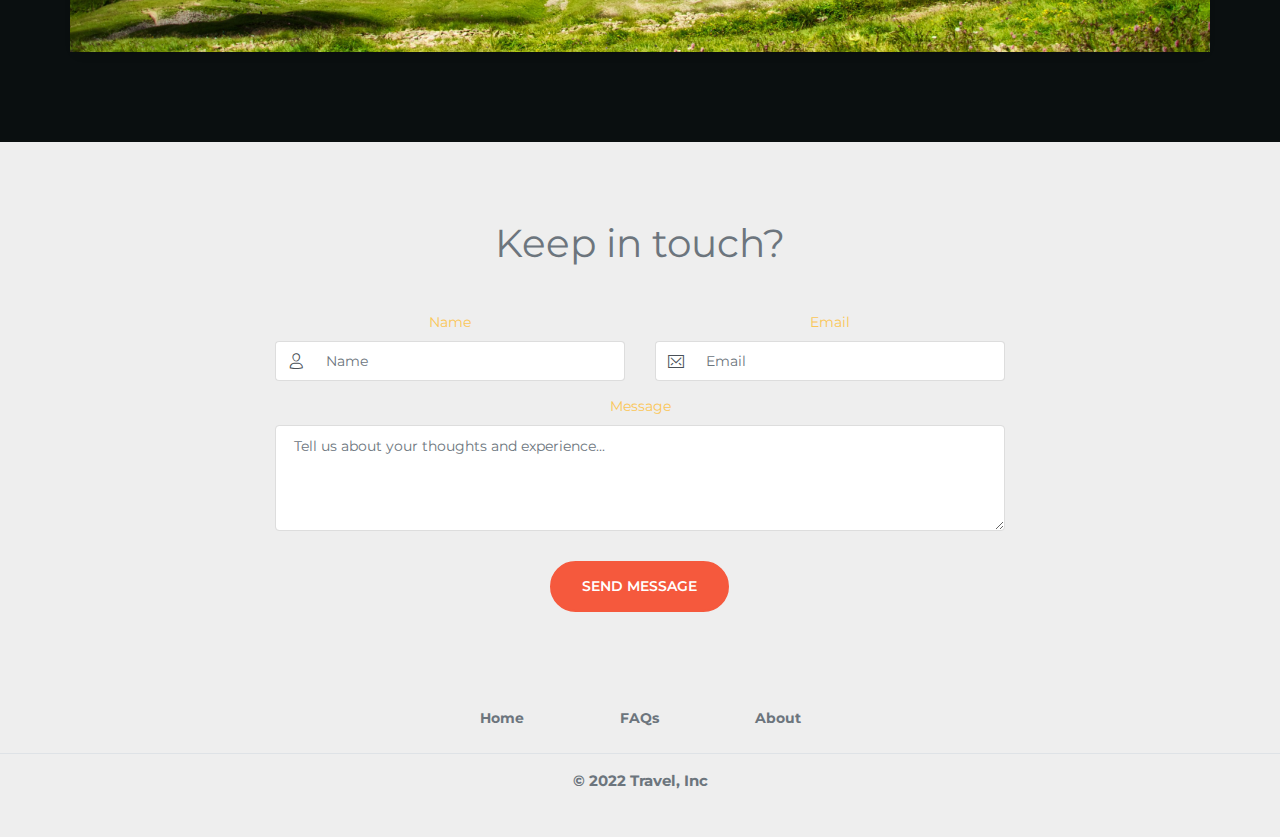
==== commit 4751767b: "Last commit" ====
--- a/index.html
+++ b/index.html
@@ -5,8 +5,8 @@
     <meta charset="utf-8">
     <meta name="viewport" content="width=device-width, initial-scale=1">
     <meta content='width=device-width, initial-scale=1.0, maximum-scale=1.0, user-scalable=0, shrink-to-fit=no' name='viewport' />
-    <link rel="apple-touch-icon" sizes="76x76" href="./assets/img//apple-icon.png">
-    <link rel="icon" type="image/png" href="./assets/img//favicon.png">
+    <link rel="apple-touch-icon" sizes="76x76" href="./images/travel.png">
+    <link rel="icon" type="image/png" href="./images/travel.png">
     <meta http-equiv="X-UA-Compatible" content="IE=edge,chrome=1" />
 
     <title>Travel</title>
@@ -54,17 +54,17 @@
               </a>
             </li>
             <li class="nav-item">
-              <a class="nav-link" rel="tooltip" title="Follow us on Instagram" data-placement="bottom" href="https://www.instagram.com" target="_blank">
-                <i class="fa fa-instagram"></i>
-                <p class="d-lg-none">Instagram</p>
-              </a>
-            </li>
-            <li class="nav-item">
               <a class="nav-link" rel="tooltip" title="Star on GitHub" data-placement="bottom" href="https://github.com/Aaboassoud/FrontEnd-Project1" target="_blank">
                 <i class="fa fa-github"></i>
                 <p class="d-lg-none">GitHub</p>
               </a>
             </li>
+            <li class="nav-item">
+              <a class="nav-link" rel="tooltip" title="DarkMode" data-placement="bottom" href="javascript:void(0)" onclick="darkMode()" target="">
+                <i class="fa fa-moon-o"></i>
+                <p class="d-lg-none">DarkMode</p>
+              </a>
+            </li>
             <li class="nav-item" id="welcome">
               <a href="#/login" onclick="showLogin()" id="login-btn" class="nav-link"><i class="nc-icon nc-single-02"></i> Login</a>
             </li>
@@ -76,76 +76,76 @@
       </div>
     </nav>
     <!-- ----------------------------------------------End Navbar---------------------------------------------- -->
-    <div class="page-header section-dark" style="background-image: url('./assets/img/antoine-barres.jpg')">
+    <div class="page-header section-dark" style="background-image: url('./images/antoine-barres.jpg')">
       <div class="filter"></div>
       <div class="content-center">
-        <div class="container">
+        <div class="container text-center">
           <div class="title-brand">
             <h1 class="title-1">Tourism countries</h1>
             <div class="fog-low">
-              <img src="./assets/img/fog-low.png" alt="">
+              <img src="./images/fog-low.pngs" alt="">
             </div>
             <div class="fog-low right">
-              <img src="./assets/img/fog-low.png" alt="">
+              <img src="./images/fog-low.pngs" alt="">
             </div>
           </div>
           <h2 class="presentation-subtitle text-center">countries with the most tourism in 2021! </h2>
-        </div>
-      </div>
-      <div class="moving-clouds" style="background-image: url('./assets/img/clouds.png'); "></div>
+          <h3>
+            <a href="" class="typewrite presentation-subtitle text-center" data-period="1000" data-type='[ "To Travel means to Live.", "Life is short and the world is wide, explore what you can", "With age comes wisdom. With travel comes understanding", "A journey of a thousand miles must begin with a single step." ]'>
+              <span class="wrap"></span>
+            </a>
+          </h3>
+        </div>
+      </div>
+      <div class="moving-clouds" style="background-image: url('./images/clouds.png'); "></div>
     </div>
     <!-- ----------------------------------------------End Page header---------------------------------------------- -->
     <div class="main">
-      <div class="section section-dark">
+      <div class="section section-gray">
         <div class="container">
           <div class="title">
-            <h1 class="text-warning">Top countries in tourism in 2021!</h1>
+            <h1 class="text-warning text-bold">Top countries in tourism in 2021!</h1>
           </div>
           <div class="card mb-3" onclick="france()">
             <img class="card-img-top" src="https://wallpaperaccess.com/full/42946.jpg" alt="Card image cap">
             <div class="card-body">
               <h2 class="card-title">1-France</h2>
-              <p class="card-text">This is a wider card with supporting text below as a natural lead-in to additional content. This content is a little bit longer.</p>
-              <p class="card-text"><small class="text-muted">Last updated 3 mins ago</small></p>
+              <p class="card-text">The most popular tourist destination in the world for more than 30 years, France offers a myriad of attractions: the Eiffel tower, countless world-class restaurants, the Musée du Louvre, the Palace of Versailles, the Notre-Dame cathedral, the beaches of the Côte d'Azur, and of course, Disneyland Paris. Moreover, the lushly beautiful countryside is full of storybook villages, mountains, vineyards, and the occasional castle. One can even view prehistoric cave paintings in Lascaux. Paris, France's capital, is the most visited city in Europe, receiving 38 million tourists in 2019.</p>
             </div>
           </div>
           <div class="card mb-3" onclick="spain()">
             <img class="card-img-top" src="https://wallpaperaccess.com/full/2527006.jpg" alt="Card image cap">
             <div class="card-body">
               <h2 class="card-title">2-Spain</h2>
-              <p class="card-text">This is a wider card with supporting text below as a natural lead-in to additional content. This content is a little bit longer.</p>
-              <p class="card-text"><small class="text-muted">Last updated 3 mins ago</small></p>
+              <p class="card-text">Spain is another tourist destination overflowing with interesting attractions. Antoni Gaudi's Sagrada Familia cathedral and other works in Barcelona, the Guggenheim museum, the Alhambra and Generalife Gardens, Europe's largest aquarium (the lily-shaped L'Oceanogràfic), the beaches of Gran Canaria, and La Rambla in Barcelona. Spain is also home to El Teide, an ancient—but not entirely dormant—volcano, which visitors can hike around at the Parque Nacional del Teide on the Spanish island Tenerife</p>
             </div>
           </div>
           <div class="card mb-3" onclick="unitedStates()">
             <img class="card-img-top" src="https://wallpapercave.com/wp/wp4472281.png" alt="Card image cap">
             <div class="card-body">
-              <h2 class="card-title">3-United states</h2>
-              <p class="card-text">This is a wider card with supporting text below as a natural lead-in to additional content. This content is a little bit longer.</p>
-              <p class="card-text"><small class="text-muted">Last updated 3 mins ago</small></p>
+              <h2 class="card-title">3-United States</h2>
+              <p class="card-text">United States is a large industry that serves millions of international and domestic tourists yearly. Foreigners visit the U.S. to see natural wonders, cities, historic landmarks, and entertainment venues. Americans seek similar attractions, as well as recreation and vacation areas.</p>
             </div>
           </div>
           <div class="card mb-3" onclick="china()">
             <img class="card-img-top" src="https://bonpic.com/wallpapers/original/4508.jpg" alt="Card image cap">
             <div class="card-body">
               <h2 class="card-title">4-China</h2>
-              <p class="card-text">This is a wider card with supporting text below as a natural lead-in to additional content. This content is a little bit longer.</p>
-              <p class="card-text"><small class="text-muted">Last updated 3 mins ago</small></p>
+              <p class="card-text">China is a growing industry that is becoming a significant part of the Chinese economy. The rate of tourism has greatly expanded over the last few decades since the beginning of reform and opening-up. The emergence of a newly rich middle class and an easing of restrictions on movement by the Chinese authorities are both fueling this travel boom. China has become one of world's largest outbound tourist markets. According to Euromonitor International, economic growth and higher incomes in nearby Asian countries will help China to become the world’s number one tourist destination by 2030.</p>
             </div>
           </div>
           <div class="card mb-3" onclick="italy()">
             <img class="card-img-top" src="https://wallpaperaccess.com/full/5994288.jpg" alt="Card image cap">
             <div class="card-body">
               <h2 class="card-title">5-Italy</h2>
-              <p class="card-text">This is a wider card with supporting text below as a natural lead-in to additional content. This content is a little bit longer.</p>
-              <p class="card-text"><small class="text-muted">Last updated 3 mins ago</small></p>
-            </div>
-          </div>
-        </div>
-      </div>
-      <div class="section section-image" style="background-image: url('./assets/img/login-image.jpg')">
+              <p class="card-text">People have visited Italy for centuries, yet the first to visit the peninsula for tourist reasons were aristocrats during the Grand Tour, beginning in the 17th century, and flourishing in the 18th and the 19th century. This was a period in which European aristocrats, many of whom were British and French, visited parts of Europe, with Italy as a key destination. For Italy, this was in order to study ancient architecture, local culture and to admire the natural beauties.</p>
+            </div>
+          </div>
+        </div>
+      </div>
+      <div class="section section-image" style="background-image: url('./images/login-image.jpg')">
         <div class="container">
-          <h1 class="text-warning">recomnded countries</h1>
+          <h1 class="text-warning text-bold">Recomnded countries</h1>
           <div class="row row-cols-1 row-cols-md-3 g-0">
             <div class="card bg-danger text-white">
               <img src="./images/japan.jpg" class="card-img-top" alt="...">
@@ -192,7 +192,7 @@
             <div class="card bg-danger text-white">
               <img src="./images/united-kingdom.jpg" class="card-img-top" alt="...">
               <div class="card-img-overlay">
-                <h5 class="card-title text-center text-warning font-weight-bold">United kingdom</h5>
+                <h5 class="card-title text-center text-warning font-weight-bold">United Kingdom</h5>
               </div>
             </div>
               <div class="card bg-danger text-white">
@@ -205,15 +205,15 @@
         </div>
       </div>
     </div>
-    <div class="section section-dark text-secondary px-4 py-5 text-center">
+    <div class="section section-gray text-secondary px-4 py-5 text-center" id="123">
       <div class="container">
         <div class="row">
           <div class="col-md-8 ml-auto mr-auto">
-            <h2 class="text-center">Keep in touch?</h2>
+            <h2 class="text-center text-bold">Keep in touch?</h2>
             <form class="contact-form">
               <div class="row">
                 <div class="col-md-6">
-                  <label class="text-warning">Name</label>
+                  <label class="text-warning text-bold">Name</label>
                   <div class="input-group">
                     <div class="input-group-prepend">
                       <span class="input-group-text">
@@ -224,7 +224,7 @@
                   </div>
                 </div>
                 <div class="col-md-6">
-                  <label class="text-warning">Email</label>
+                  <label class="text-warning text-bold">Email</label>
                   <div class="input-group">
                     <div class="input-group-prepend">
                       <span class="input-group-text">
@@ -235,11 +235,11 @@
                   </div>
                 </div>
               </div>
-              <label class="text-warning">Message</label>
-              <textarea class="form-control" rows="4" placeholder="Tell us your thoughts and feelings..."></textarea>
+              <label class="text-warning text-bold">Message</label>
+              <textarea class="form-control" rows="4" placeholder="Tell us about your thoughts and experience..."></textarea>
               <div class="row">
                 <div class="col-md-4 ml-auto mr-auto">
-                  <button class="btn btn-danger btn-lg btn-fill">Send Message</button>
+                  <button class="btn btn-danger btn-lg btn-fill btn-round">Send Message</button>
                 </div>
               </div>
             </form>
@@ -286,23 +286,23 @@
             </a>
           </li>
           <li class="nav-item">
-            <a class="nav-link" rel="tooltip" title="Follow us on Instagram" data-placement="bottom" href="https://www.instagram.com" target="_blank">
-              <i class="fa fa-instagram"></i>
-              <p class="d-lg-none">Instagram</p>
-            </a>
-          </li>
-          <li class="nav-item">
             <a class="nav-link" rel="tooltip" title="Star on GitHub" data-placement="bottom" href="https://github.com/Aaboassoud/FrontEnd-Project1" target="_blank">
               <i class="fa fa-github"></i>
               <p class="d-lg-none">GitHub</p>
             </a>
           </li>
+          <li class="nav-item">
+            <a class="nav-link" rel="tooltip" title="DarkMode" data-placement="bottom" href="javascript:void(0)" onclick="darkMode()" target="">
+              <i class="fa fa-moon-o"></i>
+              <p class="d-lg-none">DarkMode</p>
+            </a>
+          </li>
         </ul>
       </div>
     </div>
   </nav>
     <!-- ----------------------------------------------End Navbar---------------------------------------------- -->
-    <div class="page-header" style="background-image: url('./assets/img/login-image.jpg');">
+    <div class="page-header" style="background-image: url('./images/login-image.jpg');">
     <div class="filter"></div>
     <div class="container">
       <div class="row">
@@ -380,22 +380,22 @@
             </a>
           </li>
           <li class="nav-item">
-            <a class="nav-link" rel="tooltip" title="Follow us on Instagram" data-placement="bottom" href="https://www.instagram.com" target="_blank">
-              <i class="fa fa-instagram"></i>
-              <p class="d-lg-none">Instagram</p>
-            </a>
-          </li>
-          <li class="nav-item">
             <a class="nav-link" rel="tooltip" title="Star on GitHub" data-placement="bottom" href="https://github.com/Aaboassoud/FrontEnd-Project1" target="_blank">
               <i class="fa fa-github"></i>
               <p class="d-lg-none">GitHub</p>
             </a>
           </li>
+          <li class="nav-item">
+            <a class="nav-link" rel="tooltip" title="DarkMode" data-placement="bottom" href="javascript:void(0)" onclick="darkMode()" target="">
+              <i class="fa fa-moon-o"></i>
+              <p class="d-lg-none">DarkMode</p>
+            </a>
+          </li>
         </ul>
       </div>
     </div>
   </nav>
-  <div class="page-header" style="background-image: url('./assets/img/login-image.jpg');">
+  <div class="page-header" style="background-image: url('./images/login-image.jpg');">
     <div class="filter"></div>
     <div class="container">
       <div class="row">
@@ -462,17 +462,17 @@
               </a>
             </li>
             <li class="nav-item">
-              <a class="nav-link" rel="tooltip" title="Follow us on Instagram" data-placement="bottom" href="https://www.instagram.com" target="_blank">
-                <i class="fa fa-instagram"></i>
-                <p class="d-lg-none">Instagram</p>
-              </a>
-            </li>
-            <li class="nav-item">
               <a class="nav-link" rel="tooltip" title="Star on GitHub" data-placement="bottom" href="https://github.com/Aaboassoud/FrontEnd-Project1" target="_blank">
                 <i class="fa fa-github"></i>
                 <p class="d-lg-none">GitHub</p>
               </a>
             </li>
+            <li class="nav-item">
+              <a class="nav-link" rel="tooltip" title="DarkMode" data-placement="bottom" href="javascript:void(0)" onclick="darkMode()" target="">
+                <i class="fa fa-moon-o"></i>
+                <p class="d-lg-none">DarkMode</p>
+              </a>
+            </li>
             <li class="nav-item" id="welcome">
               <a href="#/login" onclick="showLogin()" id="login-btn" class="nav-link"><i class="nc-icon nc-single-02"></i> Login</a>
             </li>
@@ -483,7 +483,7 @@
         </div>
       </div>
     </nav>
-    <div class="section-dark">
+    <div class="section-gray">
       <div id="carouselExampleFade" class="carousel slide carousel-fade" data-bs-ride="carousel">
         <div class="carousel-inner">
           <div class="carousel-item active">
@@ -510,11 +510,11 @@
 
   <footer class="py-3 my-4">
     <ul class="nav justify-content-center border-bottom pb-3 mb-3">
-      <li class="nav-item"><a href="#" onclick="showHome()" class="nav-link px-2 text-muted">Home</a></li>
-      <li class="nav-item"><a href="#" class="nav-link px-2 text-muted">FAQs</a></li>
-      <li class="nav-item"><a href="#" class="nav-link px-2 text-muted">About</a></li>
+      <li class="nav-item"><a href="#" onclick="showHome()" class="nav-link px-5 text-muted font-weight-bold">Home</a></li>
+      <li class="nav-item"><a href="#" class="nav-link px-5 text-muted font-weight-bold">FAQs</a></li>
+      <li class="nav-item"><a href="#" class="nav-link px-5 text-muted font-weight-bold">About</a></li>
     </ul>
-    <p class="text-center text-muted">© 2022 Travel, Inc</p>
+    <p class="text-center text-muted font-weight-bold">© 2022 Travel, Inc</p>
   </footer>
 
     <!--   Core JS Files   -->
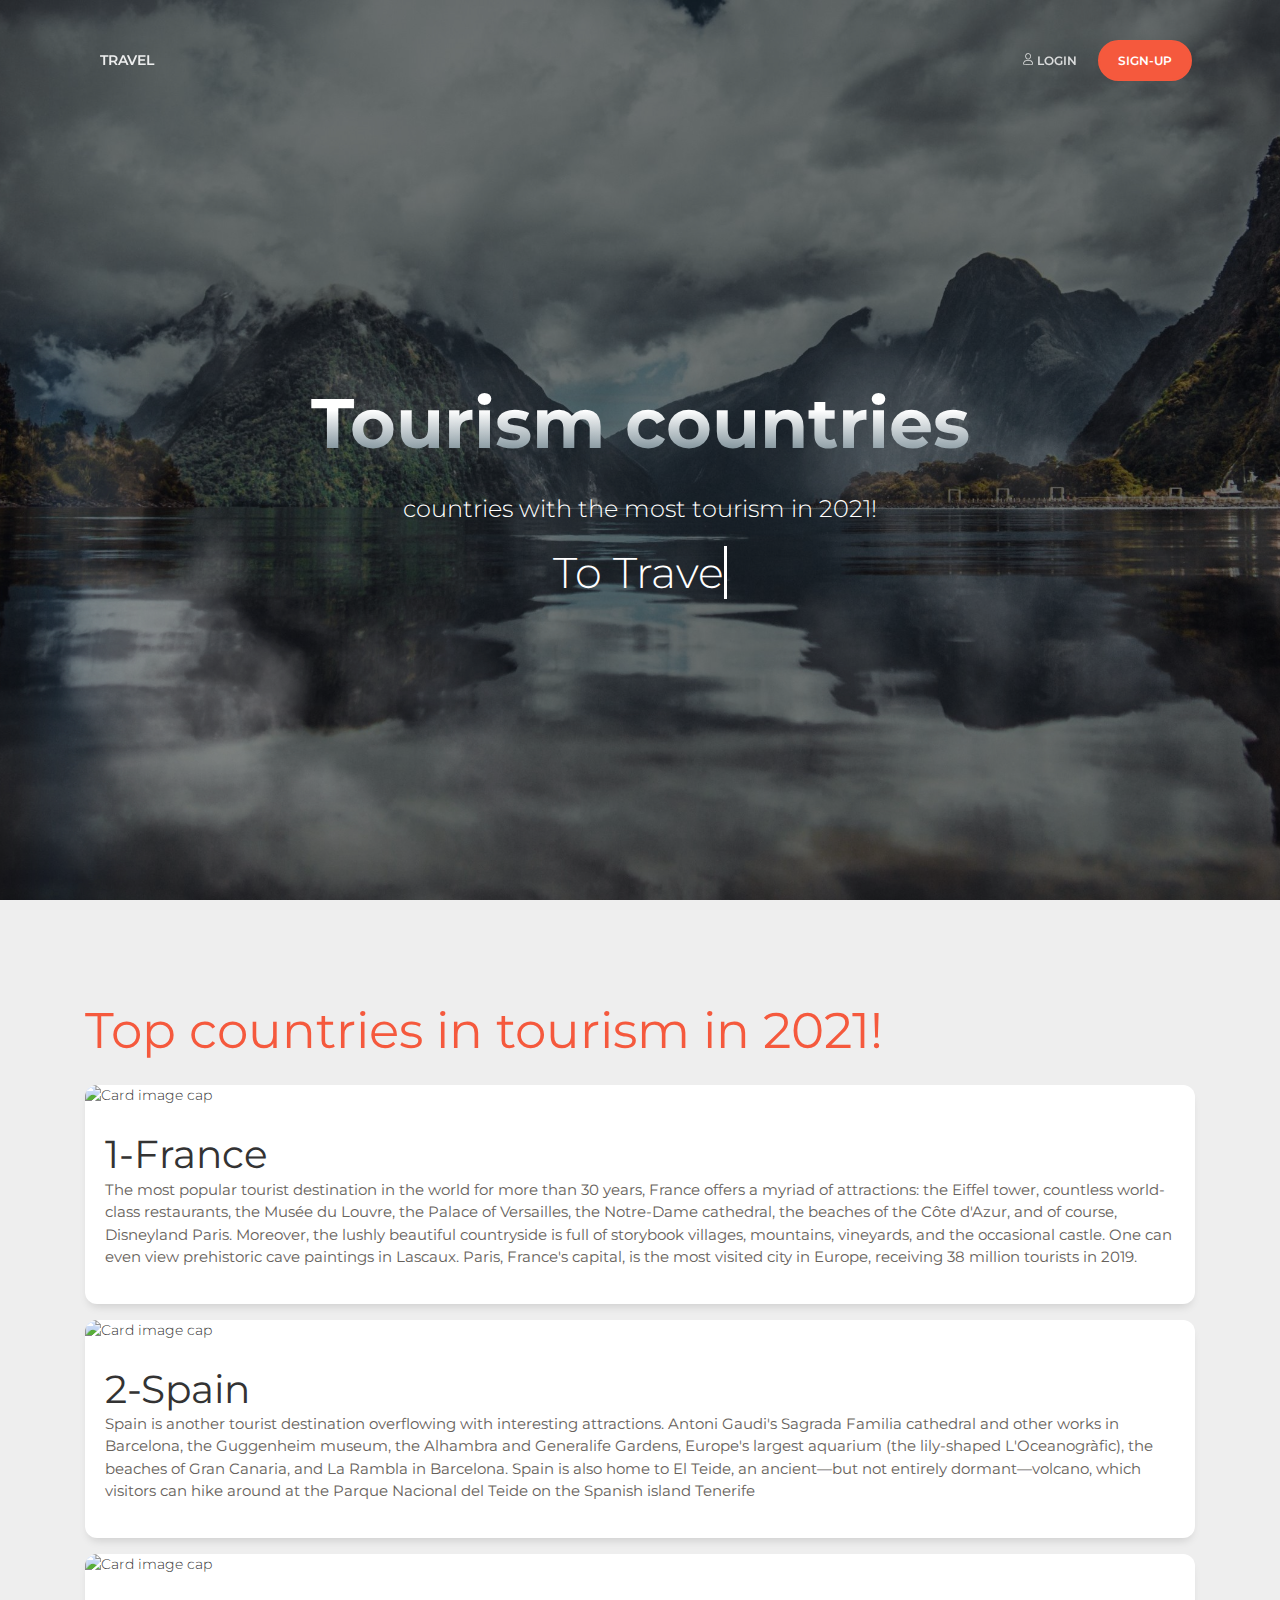
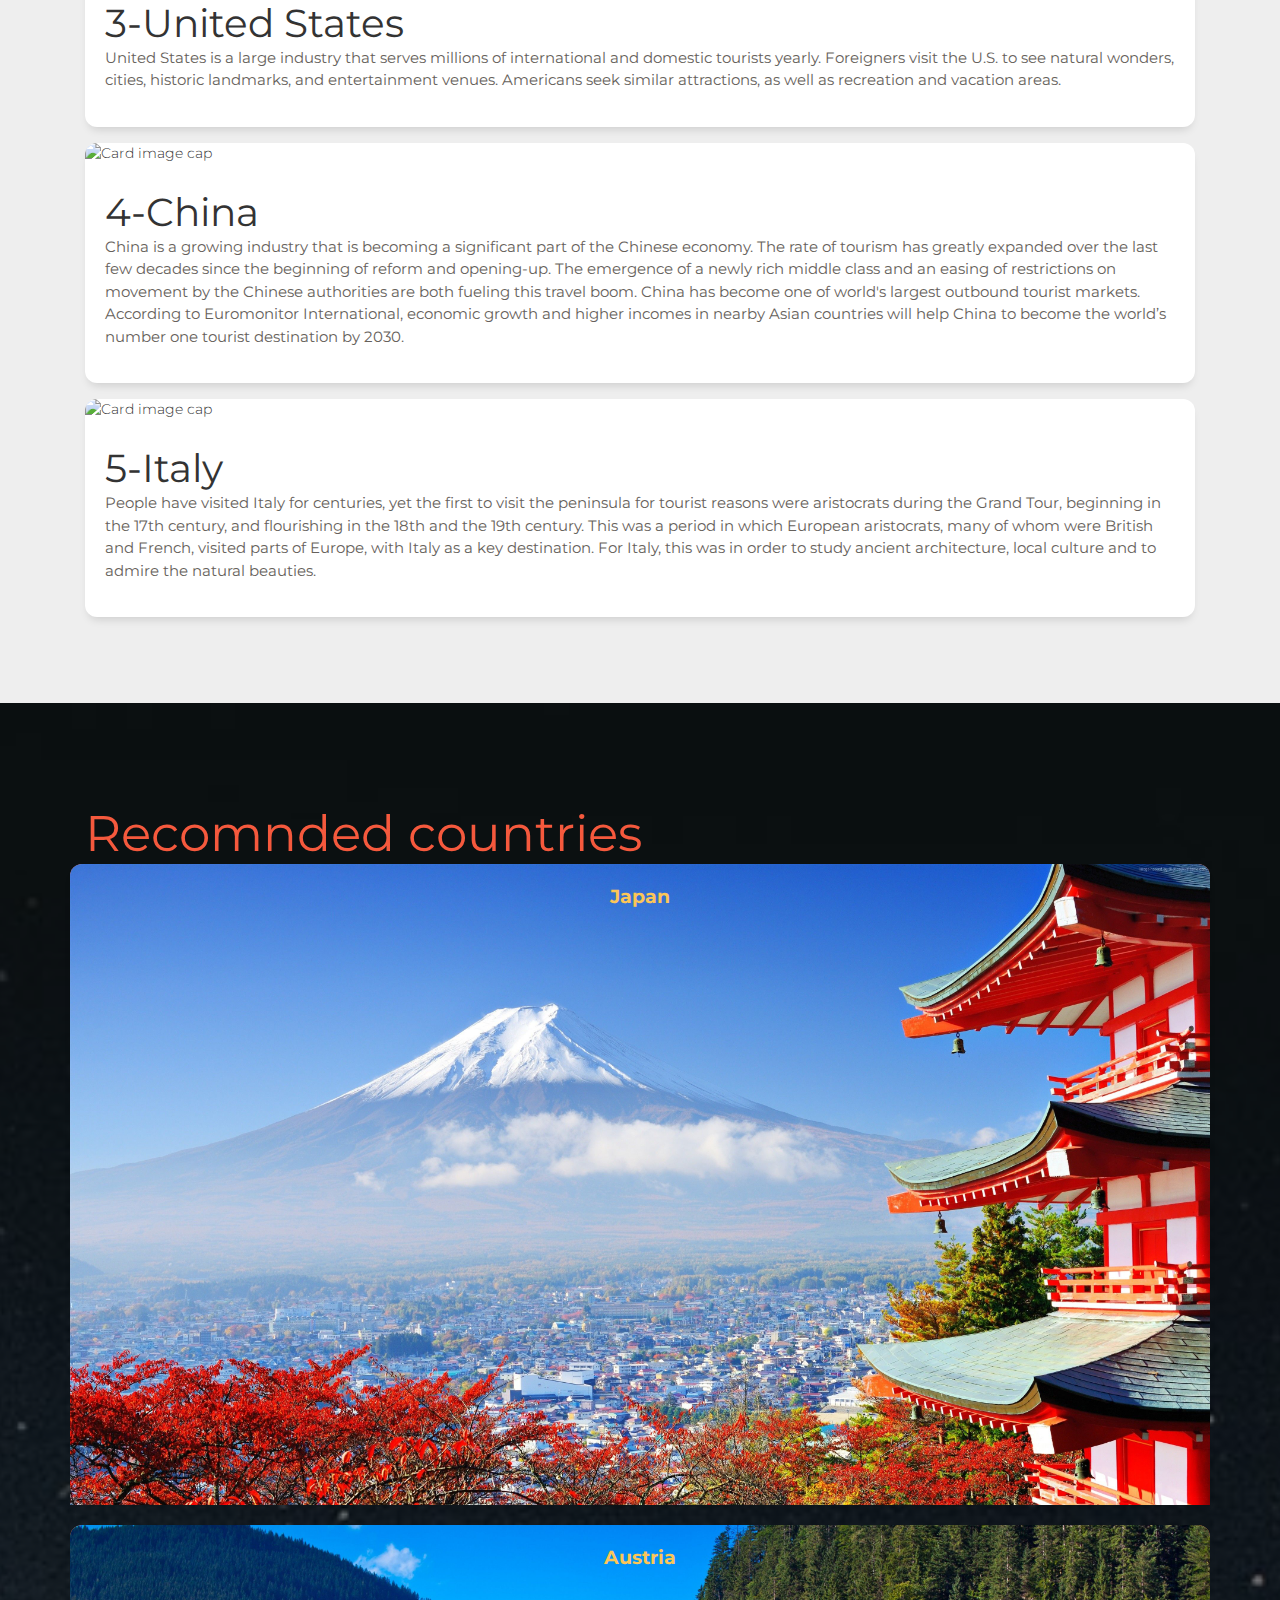
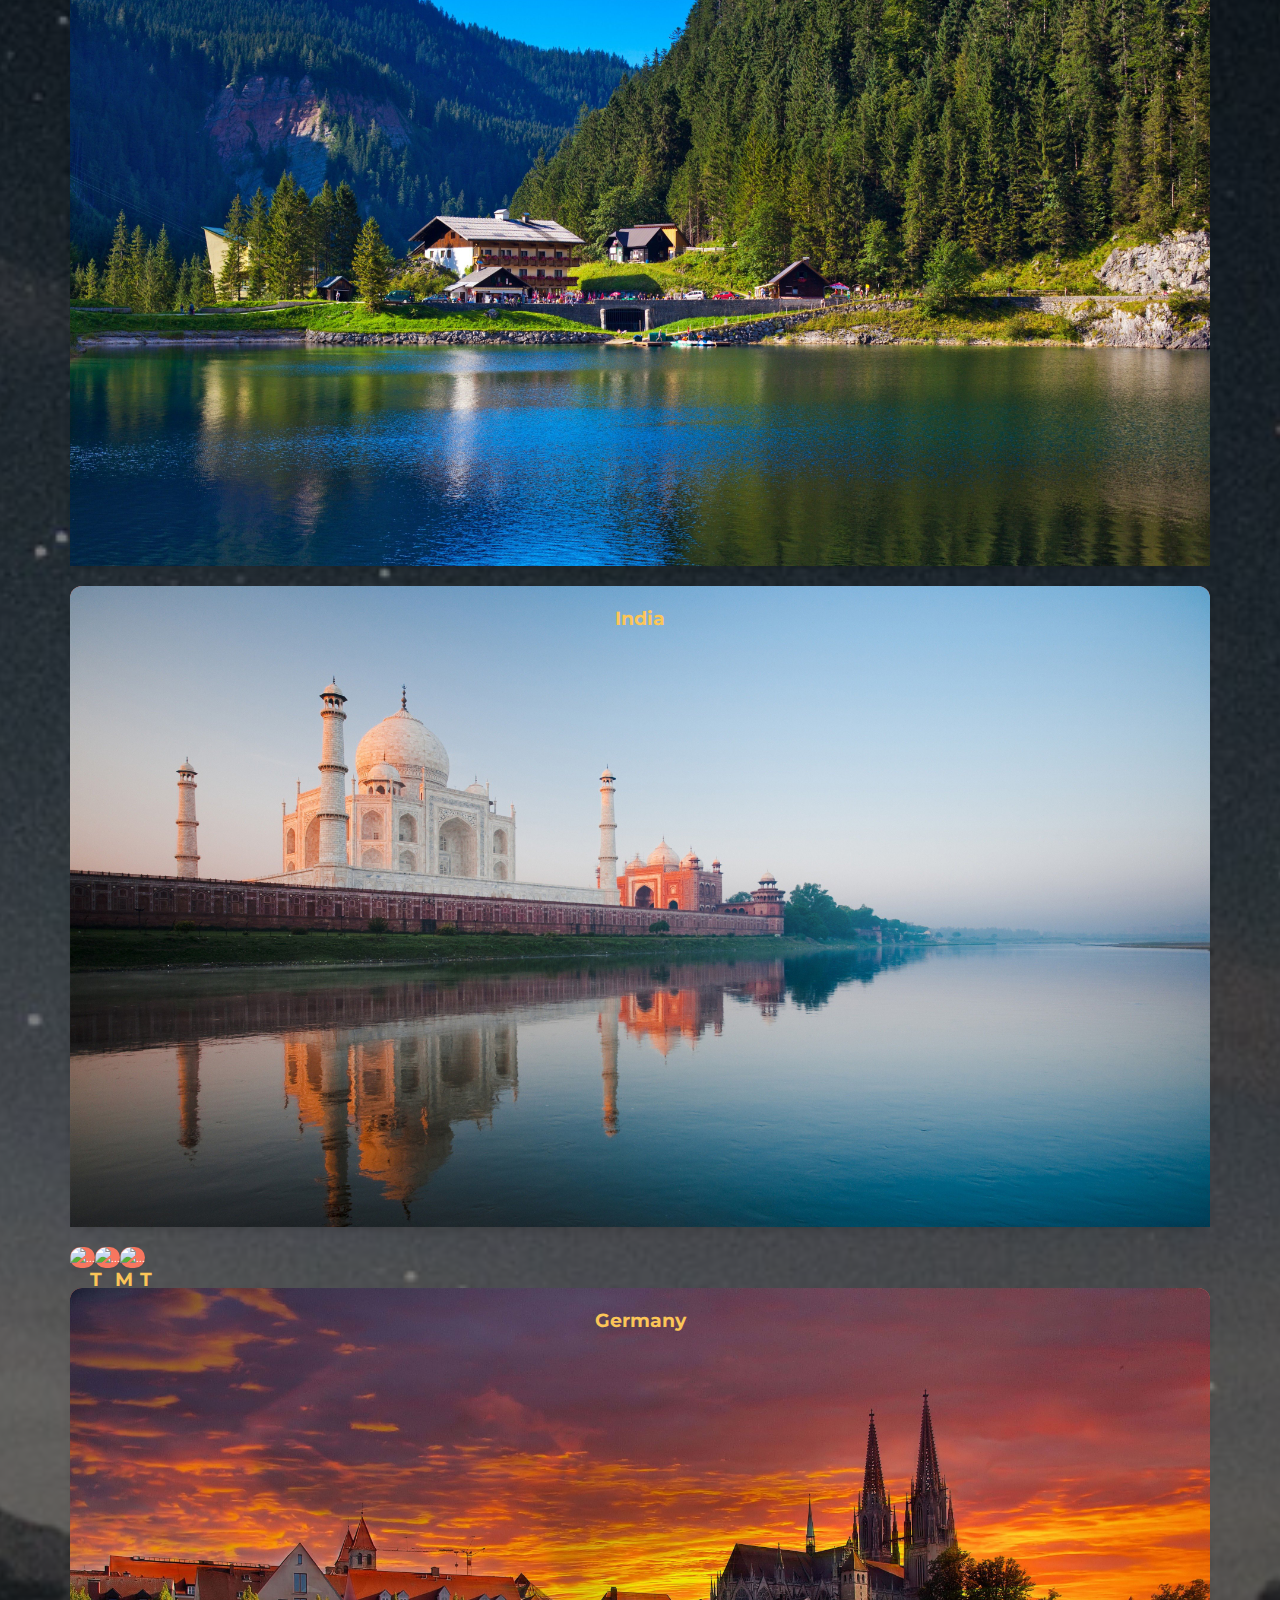
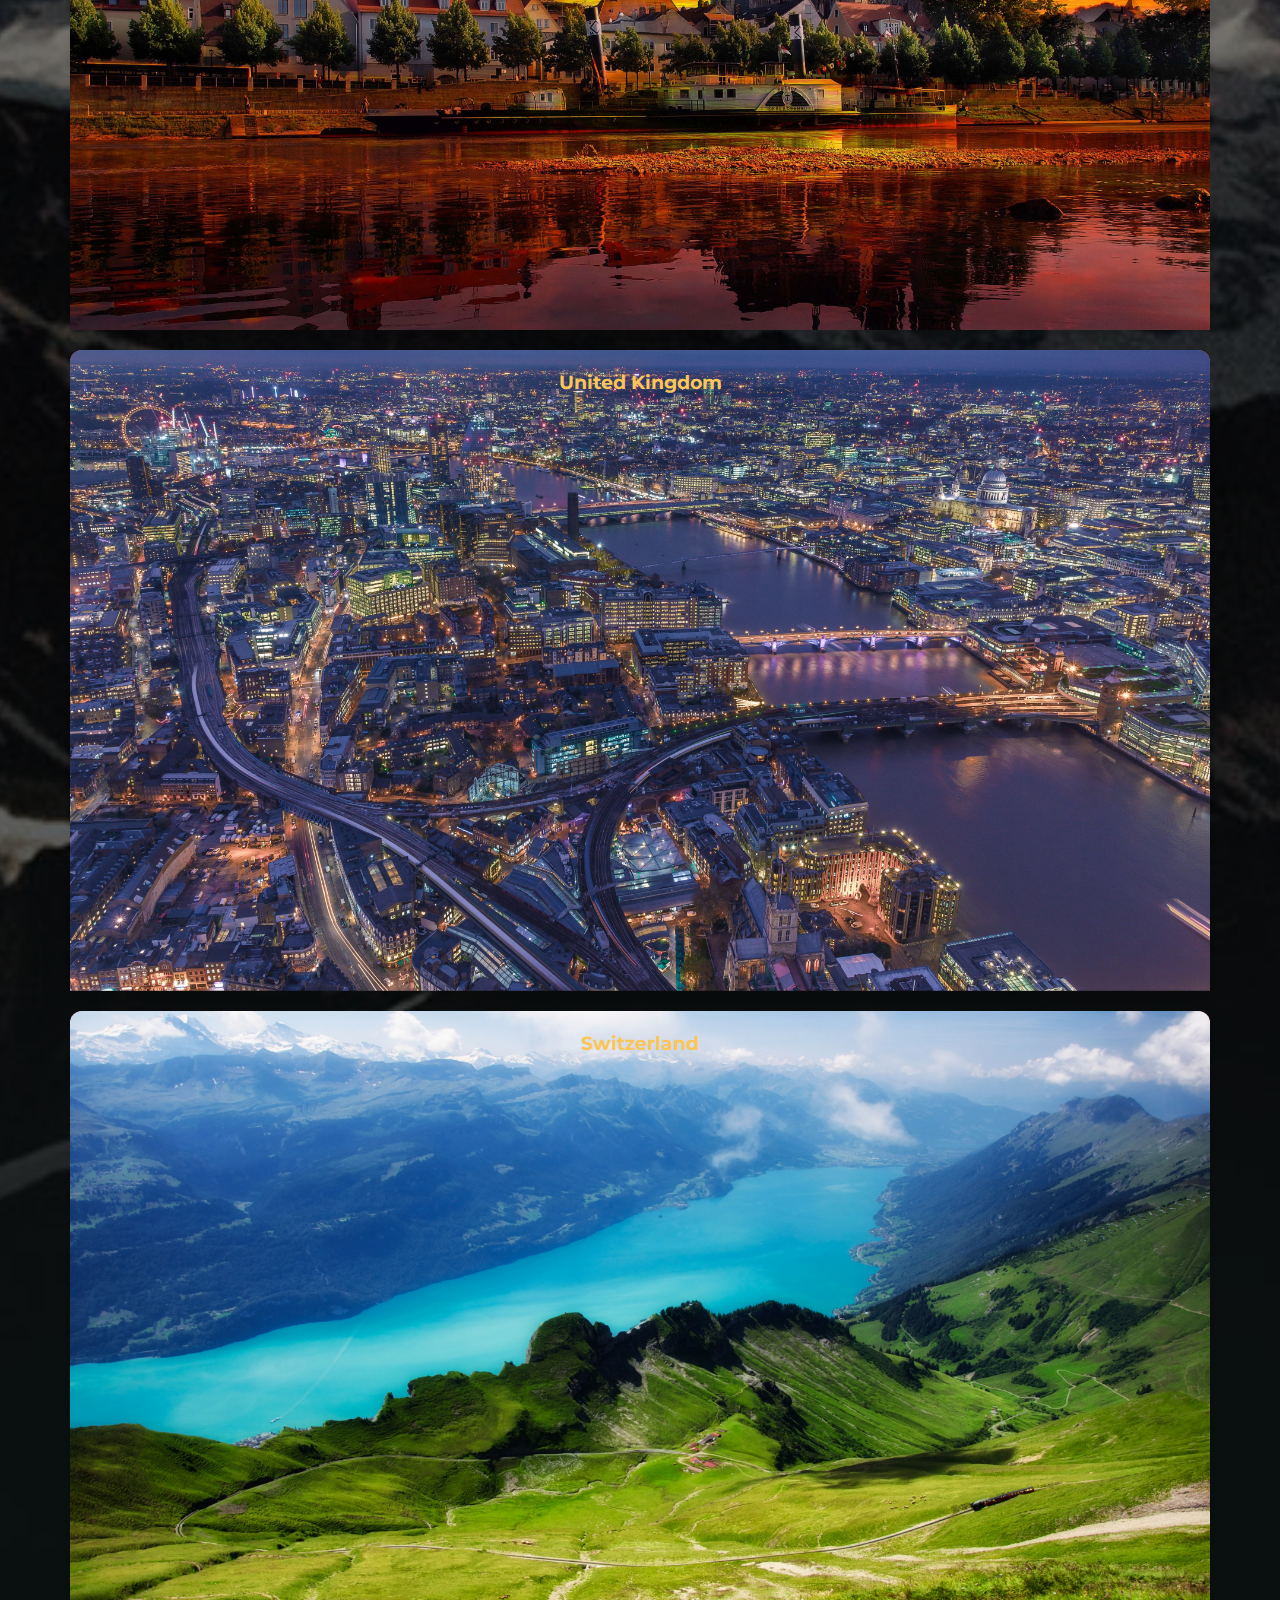
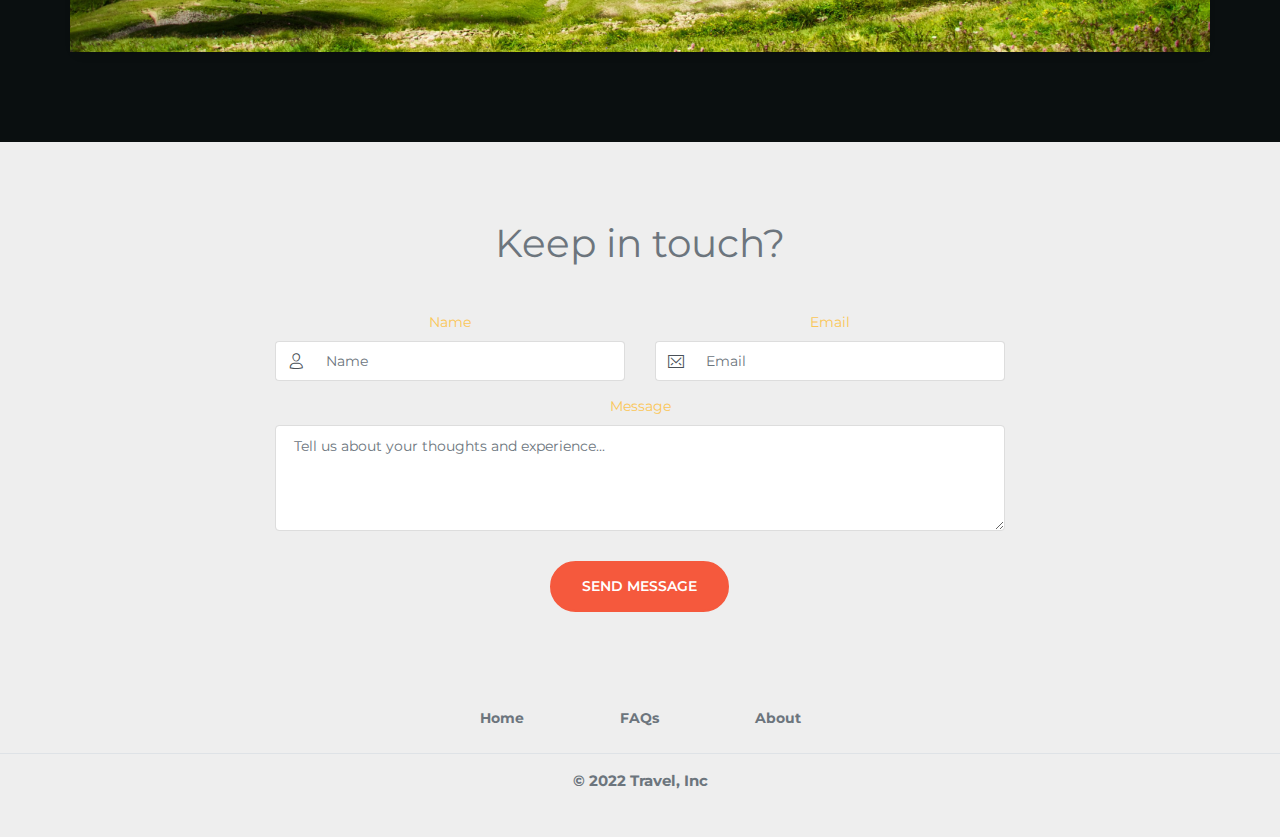
==== commit 52b0b264: "fonts update" ====
--- a/index.html
+++ b/index.html
@@ -27,7 +27,7 @@
   <!-- [base64] -->
   <!-- [base64] -->
     <div  id="Home" class="">
-      <nav class="navbar navbar-expand-lg fixed-top navbar-transparent " color-on-scroll="1000">
+      <nav class="navbar navbar-expand-lg fixed-top navbar-transparent " color-on-scroll="300">
       <div class="container">
         <div class="navbar-translate">
           <a class="navbar-brand" href="#" onclick="showHome()" rel="tooltip" title="Coded by Adnan" data-placement="bottom">
@@ -104,48 +104,48 @@
       <div class="section section-gray">
         <div class="container">
           <div class="title">
-            <h1 class="text-warning text-bold">Top countries in tourism in 2021!</h1>
+            <h1 class="text-danger text-bold" id="header-1">Top countries in tourism in 2021!</h1>
           </div>
           <div class="card mb-3" onclick="france()">
             <img class="card-img-top" src="https://wallpaperaccess.com/full/42946.jpg" alt="Card image cap">
             <div class="card-body">
-              <h2 class="card-title">1-France</h2>
-              <p class="card-text">The most popular tourist destination in the world for more than 30 years, France offers a myriad of attractions: the Eiffel tower, countless world-class restaurants, the Musée du Louvre, the Palace of Versailles, the Notre-Dame cathedral, the beaches of the Côte d'Azur, and of course, Disneyland Paris. Moreover, the lushly beautiful countryside is full of storybook villages, mountains, vineyards, and the occasional castle. One can even view prehistoric cave paintings in Lascaux. Paris, France's capital, is the most visited city in Europe, receiving 38 million tourists in 2019.</p>
+              <h2 class="card-title text-bold">1-France</h2>
+              <p class="card-text text-bold">The most popular tourist destination in the world for more than 30 years, France offers a myriad of attractions: the Eiffel tower, countless world-class restaurants, the Musée du Louvre, the Palace of Versailles, the Notre-Dame cathedral, the beaches of the Côte d'Azur, and of course, Disneyland Paris. Moreover, the lushly beautiful countryside is full of storybook villages, mountains, vineyards, and the occasional castle. One can even view prehistoric cave paintings in Lascaux. Paris, France's capital, is the most visited city in Europe, receiving 38 million tourists in 2019.</p>
             </div>
           </div>
           <div class="card mb-3" onclick="spain()">
             <img class="card-img-top" src="https://wallpaperaccess.com/full/2527006.jpg" alt="Card image cap">
             <div class="card-body">
-              <h2 class="card-title">2-Spain</h2>
-              <p class="card-text">Spain is another tourist destination overflowing with interesting attractions. Antoni Gaudi's Sagrada Familia cathedral and other works in Barcelona, the Guggenheim museum, the Alhambra and Generalife Gardens, Europe's largest aquarium (the lily-shaped L'Oceanogràfic), the beaches of Gran Canaria, and La Rambla in Barcelona. Spain is also home to El Teide, an ancient—but not entirely dormant—volcano, which visitors can hike around at the Parque Nacional del Teide on the Spanish island Tenerife</p>
+              <h2 class="card-title text-bold">2-Spain</h2>
+              <p class="card-text text-bold">Spain is another tourist destination overflowing with interesting attractions. Antoni Gaudi's Sagrada Familia cathedral and other works in Barcelona, the Guggenheim museum, the Alhambra and Generalife Gardens, Europe's largest aquarium (the lily-shaped L'Oceanogràfic), the beaches of Gran Canaria, and La Rambla in Barcelona. Spain is also home to El Teide, an ancient—but not entirely dormant—volcano, which visitors can hike around at the Parque Nacional del Teide on the Spanish island Tenerife</p>
             </div>
           </div>
           <div class="card mb-3" onclick="unitedStates()">
             <img class="card-img-top" src="https://wallpapercave.com/wp/wp4472281.png" alt="Card image cap">
             <div class="card-body">
-              <h2 class="card-title">3-United States</h2>
-              <p class="card-text">United States is a large industry that serves millions of international and domestic tourists yearly. Foreigners visit the U.S. to see natural wonders, cities, historic landmarks, and entertainment venues. Americans seek similar attractions, as well as recreation and vacation areas.</p>
+              <h2 class="card-title text-bold">3-United States</h2>
+              <p class="card-text text-bold">United States is a large industry that serves millions of international and domestic tourists yearly. Foreigners visit the U.S. to see natural wonders, cities, historic landmarks, and entertainment venues. Americans seek similar attractions, as well as recreation and vacation areas.</p>
             </div>
           </div>
           <div class="card mb-3" onclick="china()">
             <img class="card-img-top" src="https://bonpic.com/wallpapers/original/4508.jpg" alt="Card image cap">
             <div class="card-body">
-              <h2 class="card-title">4-China</h2>
-              <p class="card-text">China is a growing industry that is becoming a significant part of the Chinese economy. The rate of tourism has greatly expanded over the last few decades since the beginning of reform and opening-up. The emergence of a newly rich middle class and an easing of restrictions on movement by the Chinese authorities are both fueling this travel boom. China has become one of world's largest outbound tourist markets. According to Euromonitor International, economic growth and higher incomes in nearby Asian countries will help China to become the world’s number one tourist destination by 2030.</p>
+              <h2 class="card-title text-bold">4-China</h2>
+              <p class="card-text text-bold">China is a growing industry that is becoming a significant part of the Chinese economy. The rate of tourism has greatly expanded over the last few decades since the beginning of reform and opening-up. The emergence of a newly rich middle class and an easing of restrictions on movement by the Chinese authorities are both fueling this travel boom. China has become one of world's largest outbound tourist markets. According to Euromonitor International, economic growth and higher incomes in nearby Asian countries will help China to become the world’s number one tourist destination by 2030.</p>
             </div>
           </div>
           <div class="card mb-3" onclick="italy()">
             <img class="card-img-top" src="https://wallpaperaccess.com/full/5994288.jpg" alt="Card image cap">
             <div class="card-body">
-              <h2 class="card-title">5-Italy</h2>
-              <p class="card-text">People have visited Italy for centuries, yet the first to visit the peninsula for tourist reasons were aristocrats during the Grand Tour, beginning in the 17th century, and flourishing in the 18th and the 19th century. This was a period in which European aristocrats, many of whom were British and French, visited parts of Europe, with Italy as a key destination. For Italy, this was in order to study ancient architecture, local culture and to admire the natural beauties.</p>
+              <h2 class="card-title text-bold">5-Italy</h2>
+              <p class="card-text text-bold">People have visited Italy for centuries, yet the first to visit the peninsula for tourist reasons were aristocrats during the Grand Tour, beginning in the 17th century, and flourishing in the 18th and the 19th century. This was a period in which European aristocrats, many of whom were British and French, visited parts of Europe, with Italy as a key destination. For Italy, this was in order to study ancient architecture, local culture and to admire the natural beauties.</p>
             </div>
           </div>
         </div>
       </div>
       <div class="section section-image" style="background-image: url('./images/login-image.jpg')">
         <div class="container">
-          <h1 class="text-warning text-bold">Recomnded countries</h1>
+          <h1 class="text-danger text-bold" id="header-2">Recomnded countries</h1>
           <div class="row row-cols-1 row-cols-md-3 g-0">
             <div class="card bg-danger text-white">
               <img src="./images/japan.jpg" class="card-img-top" alt="...">
